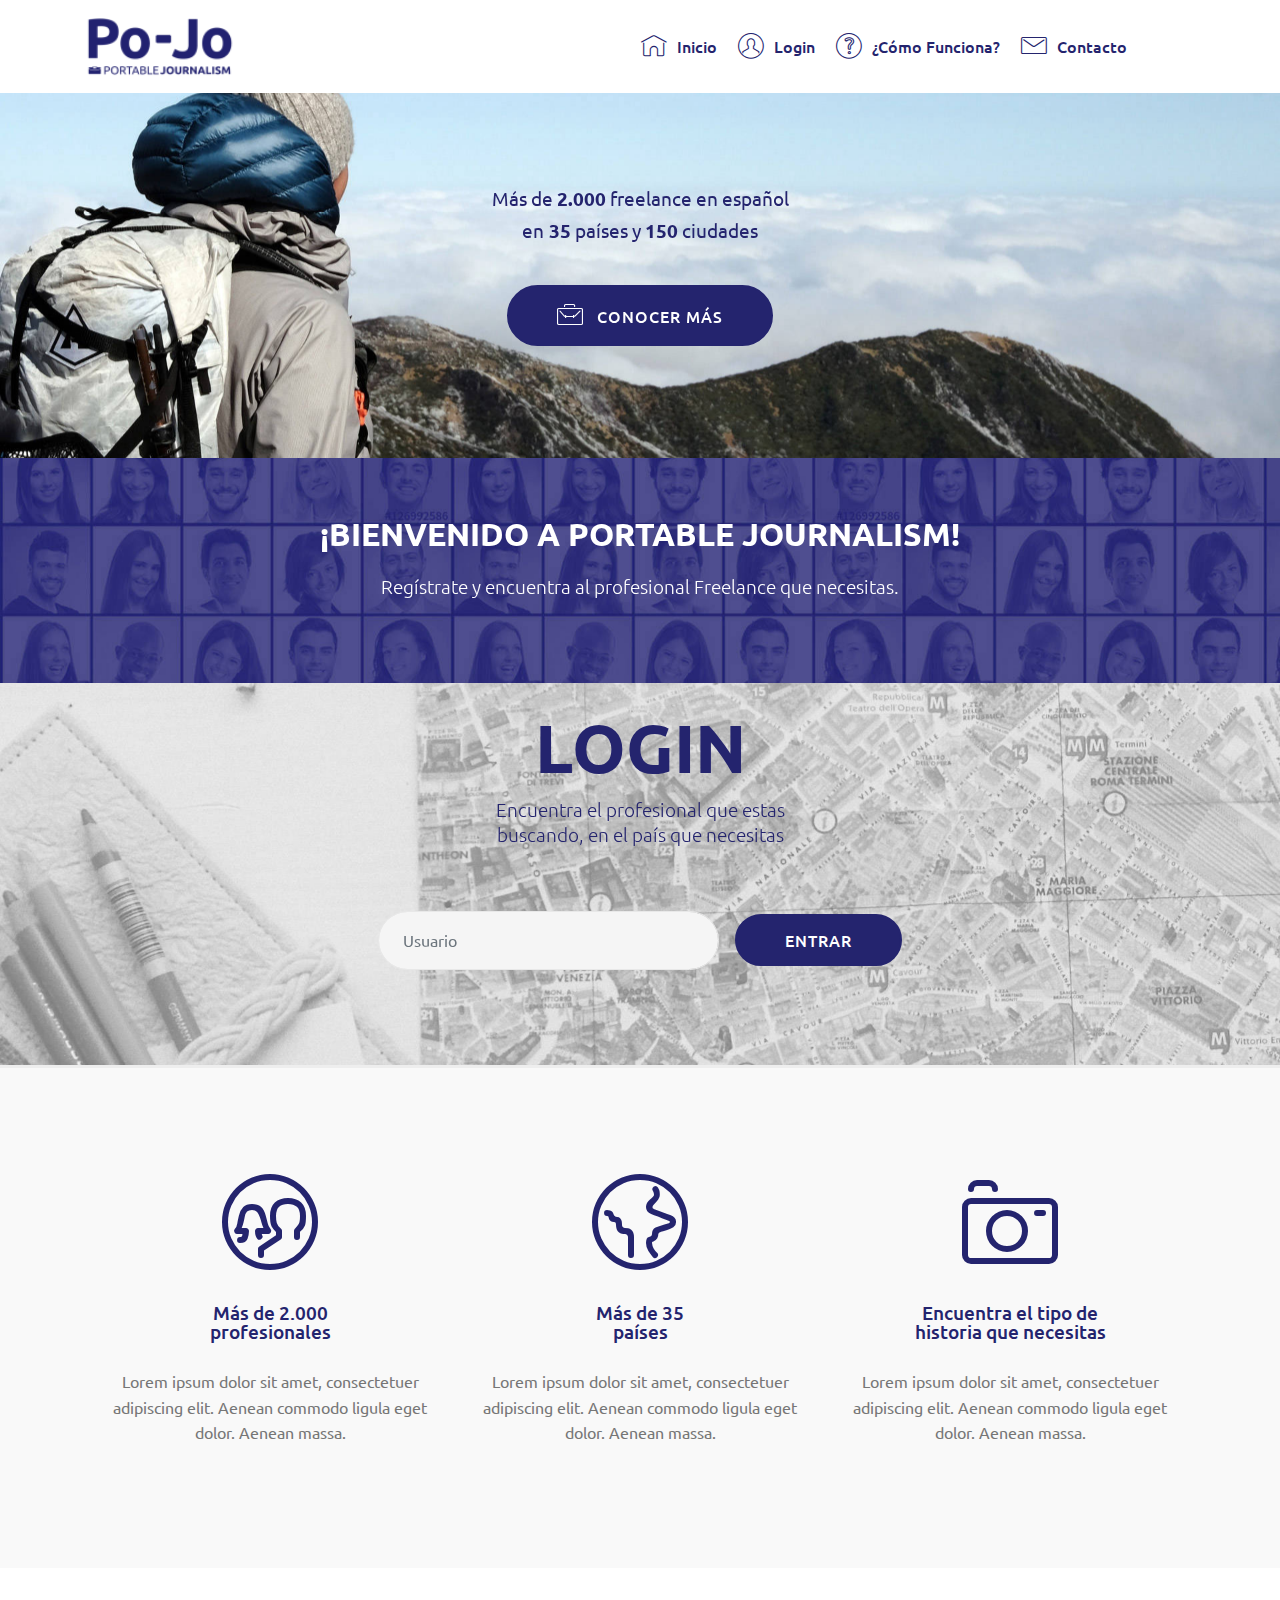
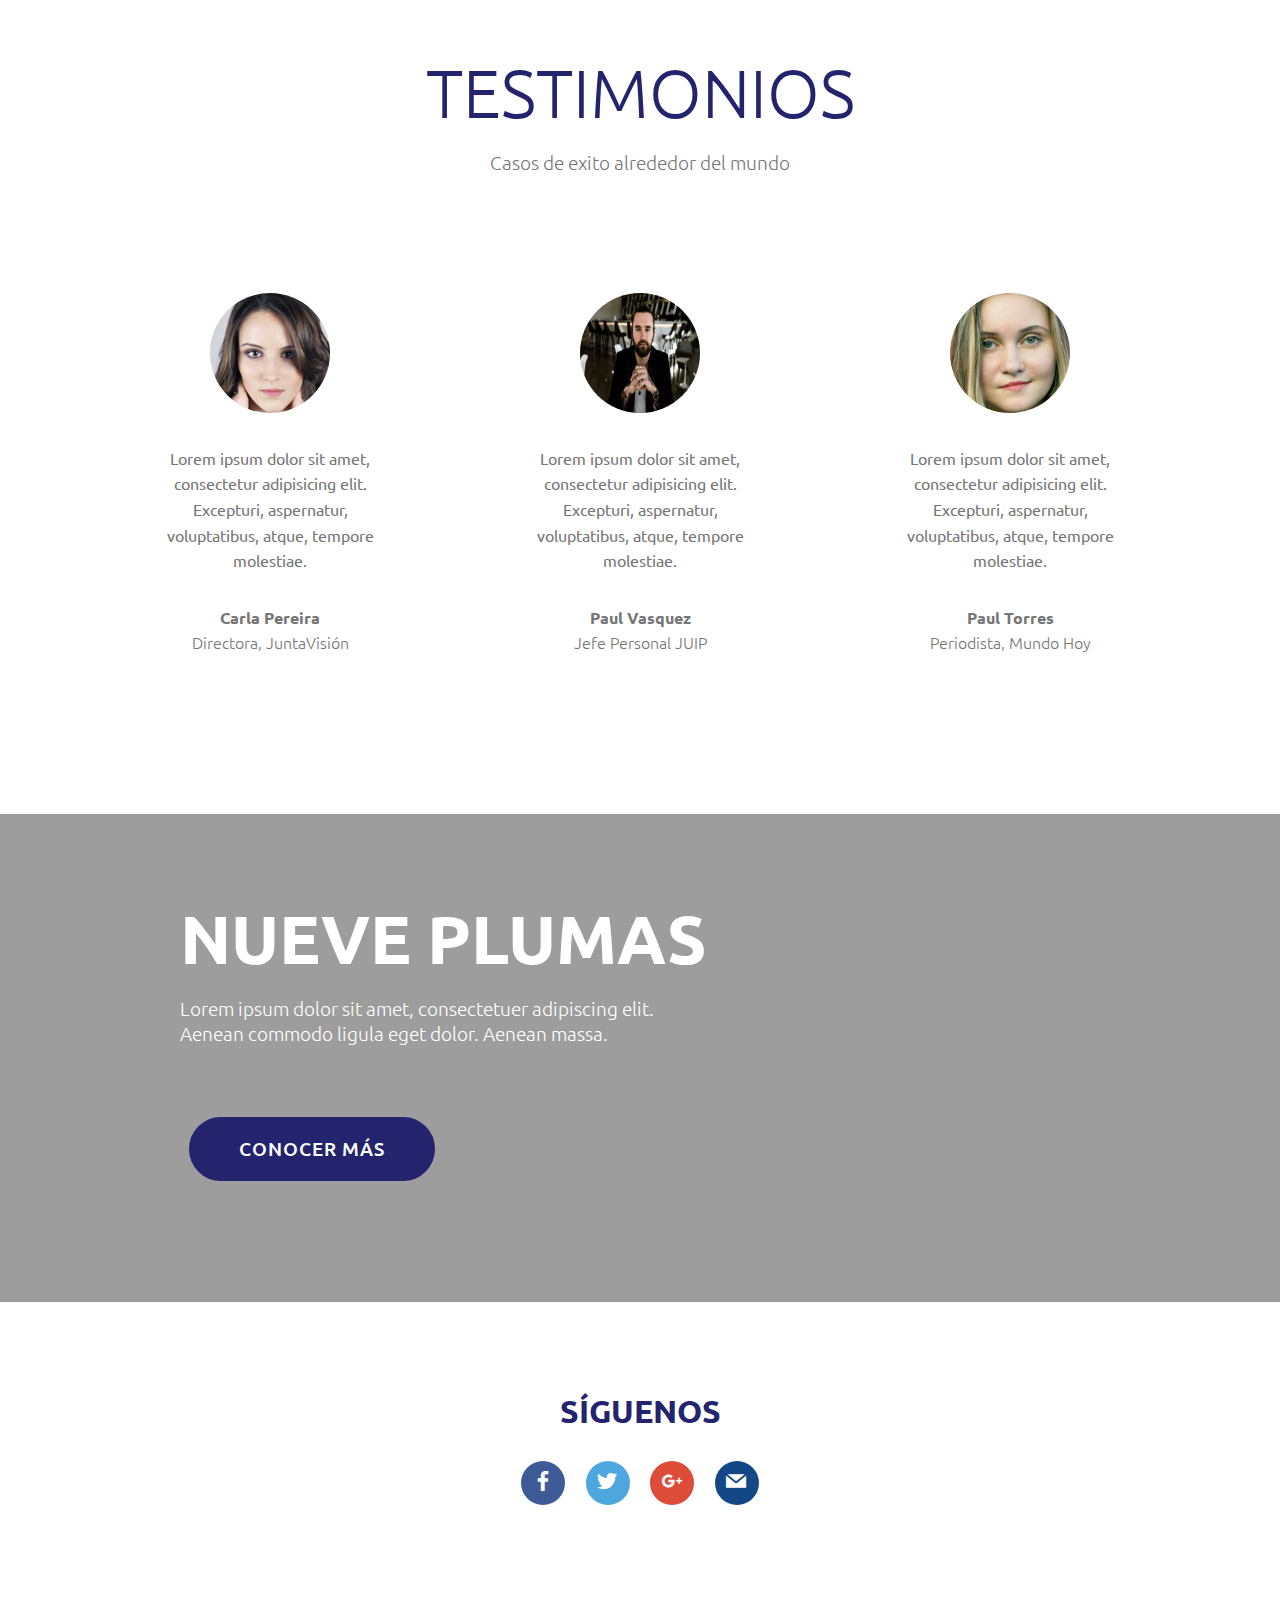
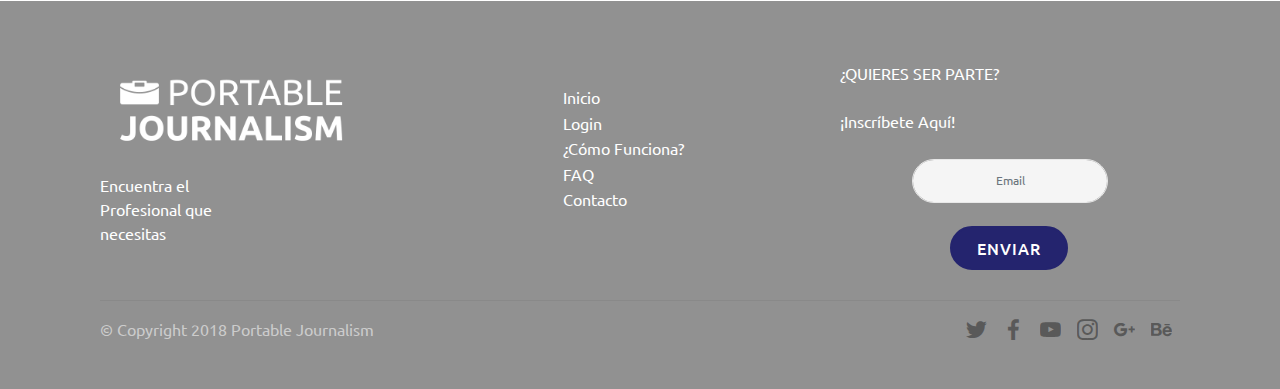
==== page1.html @ c9e89cc3 "create github pages" ====
<!DOCTYPE html>
<html >
<head>
  <!-- Site made with Mobirise Website Builder v4.7.2, https://mobirise.com -->
  <meta charset="UTF-8">
  <meta http-equiv="X-UA-Compatible" content="IE=edge">
  <meta name="generator" content="Mobirise v4.7.2, mobirise.com">
  <meta name="viewport" content="width=device-width, initial-scale=1, minimum-scale=1">
  <link rel="shortcut icon" href="assets/images/logo-144x69.png" type="image/x-icon">
  <meta name="description" content="">
  <title>Login</title>
  <link rel="stylesheet" href="assets/web/assets/mobirise-icons-bold/mobirise-icons-bold.css">
  <link rel="stylesheet" href="assets/web/assets/mobirise-icons/mobirise-icons.css">
  <link rel="stylesheet" href="assets/tether/tether.min.css">
  <link rel="stylesheet" href="assets/bootstrap/css/bootstrap.min.css">
  <link rel="stylesheet" href="assets/bootstrap/css/bootstrap-grid.min.css">
  <link rel="stylesheet" href="assets/bootstrap/css/bootstrap-reboot.min.css">
  <link rel="stylesheet" href="assets/dropdown/css/style.css">
  <link rel="stylesheet" href="assets/socicon/css/styles.css">
  <link rel="stylesheet" href="assets/theme/css/style.css">
  <link rel="stylesheet" href="assets/mobirise/css/mbr-additional.css" type="text/css">
  
  
  
</head>
<body>
  <section class="menu cid-qR4O1nRCyM" once="menu" id="menu1-f">

    

    <nav class="navbar navbar-expand beta-menu navbar-dropdown align-items-center navbar-fixed-top navbar-toggleable-sm">
        <button class="navbar-toggler navbar-toggler-right" type="button" data-toggle="collapse" data-target="#navbarSupportedContent" aria-controls="navbarSupportedContent" aria-expanded="false" aria-label="Toggle navigation">
            <div class="hamburger">
                <span></span>
                <span></span>
                <span></span>
                <span></span>
            </div>
        </button>
        <div class="menu-logo">
            <div class="navbar-brand">
                <span class="navbar-logo">
                    <a href="https://mobirise.com">
                         <img src="assets/images/logo-144x69.png" alt="Mobirise" title="" style="height: 4.8rem;">
                    </a>
                </span>
                
            </div>
        </div>
        <div class="collapse navbar-collapse" id="navbarSupportedContent">
            <ul class="navbar-nav nav-dropdown nav-right" data-app-modern-menu="true"><li class="nav-item">
                    <a class="nav-link link text-primary display-4" href="https://franciscarivas.github.io/mobirise/">
                        <span class="mbri-home mbr-iconfont mbr-iconfont-btn"></span>
                        Inicio</a>
                </li>
                <li class="nav-item">
                    <a class="nav-link link text-primary display-4" href="https://mobirise.com"><span class="mbri-user mbr-iconfont mbr-iconfont-btn"></span>Login</a>
                </li><li class="nav-item"><a class="nav-link link text-primary display-4" href="https://franciscarivas.github.io/mobirise/"><span class="mbri-question mbr-iconfont mbr-iconfont-btn"></span>¿Cómo Funciona?</a></li><li class="nav-item"><a class="nav-link link text-primary display-4" href="https://franciscarivas.github.io/mobirise/"><span class="mbri-letter mbr-iconfont mbr-iconfont-btn"></span>Contacto</a></li><li class="nav-item"><a class="nav-link link text-primary display-4" href="https://mobirise.com"></a></li><li class="nav-item"><a class="nav-link link text-primary display-4" href="https://mobirise.com"></a></li><li class="nav-item"><a class="nav-link link text-primary display-4" href="https://mobirise.com"></a></li></ul>
            
        </div>
    </nav>
</section>

<section class="engine"><a href="https://mobirise.me/i">web creation software</a></section><section class="header1 cid-qR4O1poAiG mbr-parallax-background" id="header1-g">

    

    

    <div class="container">
        <div class="row justify-content-md-center">
            <div class="mbr-white col-md-10">
                <h1 class="mbr-section-title align-center mbr-bold pb-3 mbr-fonts-style display-1"></h1>
                <h3 class="mbr-section-subtitle align-center mbr-light pb-3 mbr-fonts-style display-2"></h3>
                <p class="mbr-text align-center pb-3 mbr-fonts-style display-5">Más de <strong>2.000</strong> freelance en español<br>en<strong> 35</strong> países y <strong>150</strong> ciudades</p>
                <div class="mbr-section-btn align-center"><a class="btn btn-md btn-primary display-4" href="https://franciscarivas.github.io/mobirise/"><span class="mbri-briefcase mbr-iconfont mbr-iconfont-btn"></span>
                        CONOCER MÁS</a></div>
            </div>
        </div>
    </div>

</section>

<section class="mbr-section content5 cid-qR4O1r0sz2 mbr-parallax-background" id="content5-h">

    

    

    <div class="container">
        <div class="media-container-row">
            <div class="title col-12 col-md-8">
                <h2 class="align-center mbr-bold mbr-white pb-3 mbr-fonts-style display-2">¡BIENVENIDO A PORTABLE JOURNALISM!</h2>
                <h3 class="mbr-section-subtitle align-center mbr-light mbr-white pb-3 mbr-fonts-style display-5">Regístrate y encuentra al profesional Freelance que necesitas.</h3>
                
                
            </div>
        </div>
    </div>
</section>

<section class="mbr-section form3 cid-qR4O1skfnM mbr-parallax-background" id="form3-i">

    

    

    <div class="container">
        <div class="row justify-content-center">
            <div class="title col-12 col-lg-8">
                <h2 class="align-center pb-2 mbr-fonts-style display-1"><font color="#24246e"><strong>LOGIN</strong></font></h2>
                <h3 class="mbr-section-subtitle align-center pb-5 mbr-light mbr-fonts-style display-5">Encuentra el profesional que estas<br>buscando, en el país que necesitas</h3>
            </div>
        </div>

        <div class="row py-2 justify-content-center">
            <div class="col-12 col-lg-6  col-md-8 " data-form-type="formoid">
                <div data-form-alert="" hidden="">Thanks for filling out the form!</div>
                <form class="mbr-form" action="https://mobirise.com/" method="post" data-form-title="Mobirise Form"><input type="hidden" name="email" data-form-email="true" value="l6xEc7jBgY9HOmQCgnpOw7TfbwPnpGpRA9OO/aO4FFoGePnqhrRueIu1B07SCFJmmbLGPgeUFFyJ4kVncBHLDK4P1kU4OaBoPrBrwm2TUK0C7Uxb0T4j6NeCt/FbevPq" data-form-field="Email">
                    <div class="mbr-subscribe input-group">
                        <input class="form-control" type="email" name="email" placeholder="Usuario" data-form-field="Email" required="" id="email-form3-i">
                        <span class="input-group-btn"><button href="" type="submit" class="btn btn-primary display-4">ENTRAR</button></span>
                    </div>
                </form>
            </div>
        </div>
    </div>
</section>

<section class="features1 cid-qR4O1tsXme" id="features1-j">
    
    

    
    <div class="container">
        <div class="media-container-row">

            <div class="card p-3 col-12 col-md-6 col-lg-4">
                <div class="card-img pb-3">
                    <span class="mbr-iconfont mbrib-users" style="color: rgb(36, 36, 110);"></span>
                </div>
                <div class="card-box">
                    <h4 class="card-title py-3 mbr-fonts-style display-5">Más de 2.000<br>profesionales</h4>
                    <p class="mbr-text mbr-fonts-style display-7">
                        Lorem ipsum dolor sit amet, consectetuer adipiscing elit. Aenean commodo ligula eget dolor. Aenean massa.
                    </p>
                </div>
            </div>

            <div class="card p-3 col-12 col-md-6 col-lg-4">
                <div class="card-img pb-3">
                    <span class="mbr-iconfont mbrib-globe" style="color: rgb(36, 36, 110);"></span>
                </div>
                <div class="card-box">
                    <h4 class="card-title py-3 mbr-fonts-style display-5">
                        Más de 35 <br>países</h4>
                    <p class="mbr-text mbr-fonts-style display-7">
                        Lorem ipsum dolor sit amet, consectetuer adipiscing elit. Aenean commodo ligula eget dolor. Aenean massa.
                    </p>
                </div>
            </div>

            <div class="card p-3 col-12 col-md-6 col-lg-4">
                <div class="card-img pb-3">
                    <span class="mbr-iconfont mbrib-camera" style="color: rgb(36, 36, 110);"></span>
                </div>
                <div class="card-box">
                    <h4 class="card-title py-3 mbr-fonts-style display-5">
                        Encuentra el tipo de<br>historia que necesitas</h4>
                    <p class="mbr-text mbr-fonts-style display-7">
                        Lorem ipsum dolor sit amet, consectetuer adipiscing elit. Aenean commodo ligula eget dolor. Aenean massa.
                    </p>
                </div>
            </div>

            

        </div>

    </div>

</section>

<section class="testimonials1 cid-qR4O1uTWoL" id="testimonials1-k">

    

    
    <div class="container">
        <div class="media-container-row">
            <div class="title col-12 align-center">
                <h2 class="pb-3 mbr-fonts-style display-1">
                    TESTIMONIOS</h2>
                <h3 class="mbr-section-subtitle mbr-light pb-3 mbr-fonts-style display-5">Casos de exito alrededor del mundo</h3>
            </div>
        </div>
    </div>

    <div class="container pt-3 mt-2">
        <div class="media-container-row">
            <div class="mbr-testimonial p-3 align-center col-12 col-md-6 col-lg-4">
                <div class="panel-item p-3">
                    <div class="card-block">
                        <div class="testimonial-photo">
                            <img src="assets/images/face1.jpg">
                        </div>
                        <p class="mbr-text mbr-fonts-style display-7">
                           Lorem ipsum dolor sit amet, consectetur adipisicing elit. Excepturi, aspernatur, voluptatibus, atque, tempore molestiae.
                        </p>
                    </div>
                    <div class="card-footer">
                        <div class="mbr-author-name mbr-bold mbr-fonts-style display-7">
                             Carla Pereira</div>
                        <small class="mbr-author-desc mbr-italic mbr-light mbr-fonts-style display-7">
                               Directora, JuntaVisión</small>
                    </div>
                </div>
            </div>

            <div class="mbr-testimonial p-3 align-center col-12 col-md-6 col-lg-4">
                <div class="panel-item p-3">
                    <div class="card-block">
                        <div class="testimonial-photo">
                            <img src="assets/images/mbr-240x160.jpg" alt="" title="">
                        </div>
                        <p class="mbr-text mbr-fonts-style display-7">
                           Lorem ipsum dolor sit amet, consectetur adipisicing elit. Excepturi, aspernatur, voluptatibus, atque, tempore molestiae.
                        </p>
                    </div>
                    <div class="card-footer">
                        <div class="mbr-author-name mbr-bold mbr-fonts-style display-7">Paul Vasquez</div>
                        <small class="mbr-author-desc mbr-italic mbr-light mbr-fonts-style display-7">
                               Jefe Personal JUIP</small>
                    </div>
                </div>
            </div>

            <div class="mbr-testimonial p-3 align-center col-12 col-md-6 col-lg-4">
                <div class="panel-item p-3">
                    <div class="card-block">
                        <div class="testimonial-photo">
                            <img src="assets/images/face3.jpg">
                        </div>
                        <p class="mbr-text mbr-fonts-style display-7">
                           Lorem ipsum dolor sit amet, consectetur adipisicing elit. Excepturi, aspernatur, voluptatibus, atque, tempore molestiae.
                        </p>
                    </div>
                    <div class="card-footer">
                        <div class="mbr-author-name mbr-bold mbr-fonts-style display-7">
                             Paul Torres</div>
                        <small class="mbr-author-desc mbr-italic mbr-light mbr-fonts-style display-7">
                               Periodista, Mundo Hoy</small>
                    </div>
                </div>
            </div>

            

            

            
        </div>
    </div>   
</section>

<section class="mbr-section info3 cid-qR4O1wtR5B mbr-parallax-background" id="info3-l">

    

    <div class="mbr-overlay" style="opacity: 0.4; background-color: rgb(35, 35, 35);">
    </div>

    <div class="container">
        <div class="row justify-content-center">
            <div class="media-container-column title col-12 col-md-10">
                <h2 class="align-left mbr-bold mbr-white pb-3 mbr-fonts-style display-1">NUEVE PLUMAS</h2>
                <h3 class="mbr-section-subtitle align-left mbr-light mbr-white pb-3 mbr-fonts-style display-5">Lorem ipsum dolor sit amet, consectetuer adipiscing elit. <br>Aenean commodo ligula eget dolor. Aenean massa.</h3>
                <p class="mbr-text align-left mbr-white mbr-fonts-style display-7"></p>
                <div class="mbr-section-btn align-left py-4"><a class="btn btn-primary display-5" href="https://franciscarivas.github.io/mobirise/">CONOCER MÁS</a></div>
            </div>
        </div>
    </div>
</section>

<section class="cid-qR4O1xuami" id="social-buttons3-m">
    
    

    

    <div class="container">
        <div class="media-container-row">
            <div class="col-md-8 align-center">
                <h2 class="pb-3 mbr-section-title mbr-fonts-style display-2"><strong>
                    SÍGUENOS</strong></h2>
                <div>
                    <div class="mbr-social-likes">
                        <span class="btn btn-social socicon-bg-facebook facebook mx-2" title="Share link on Facebook">
                            <i class="socicon socicon-facebook"></i>
                        </span>
                        <span class="btn btn-social twitter socicon-bg-twitter mx-2" title="Share link on Twitter">
                            <i class="socicon socicon-twitter"></i>
                        </span>
                        <span class="btn btn-social plusone socicon-bg-googleplus mx-2" title="Share link on Google+">
                            <i class="socicon socicon-googleplus"></i>
                        </span>
                        
                        
                        
                        <span class="btn btn-social mailru socicon-bg-mail mx-2" title="Share link on Mailru">
                            <i class="socicon socicon-mail"></i>
                        </span>
                    </div>
                </div>
            </div>
        </div>
    </div>
</section>

<section class="footer3 cid-qR4O1yAJP6" id="footer3-n">

    

    

    <div class="container">
        <div class="media-container-row content">
            <div class="col-md-2 col-sm-4">
                <div class="mb-3 img-logo">
                    <a href="https://mobirise.com/">
                         <img src="assets/images/logo2-336x124.png" alt="Mobirise" title="">
                    </a>
                </div>
                <p class="mbr-fonts-style foot-logo display-7">Encuentra el Profesional que necesitas</p>
            </div>
            <div class="col-md-3 col-sm-4">
                <p class="mb-4 mbr-fonts-style foot-title display-7"></p>
                <p class="mbr-text mbr-links-column mbr-fonts-style display-7"></p>
            </div>
            <div class="col-md-3 col-sm-4">
                <p class="mb-4 mbr-fonts-style foot-title display-7"></p>
                <p class="mbr-text mbr-fonts-style mbr-links-column display-7">Inicio<br>Login<br><a href="#" class="text-white">¿</a>Cómo Funciona?<br><a href="#" class="text-white">F</a>AQ
                    <br><a href="#" class="text-white">C</a>ontacto</p>
            </div>
            <div class="col-md-4 col-sm-12">
                <p class="mb-4 mbr-fonts-style foot-title display-7">
                    ¿QUIERES SER PARTE?</p>
                <p class="mbr-text form-text mbr-fonts-style display-7">¡Inscríbete Aquí!</p>
                <div class="media-container-column" data-form-type="formoid">
                    <div data-form-alert="" hidden="" class="align-center">
                        Thanks for filling out the form!
                    </div>

                    <form class="form-inline" action="https://mobirise.com/" method="post" data-form-title="Mobirise Form">
                        <input type="hidden" value="RwxO7fJSQY+/Plqv6tAL+fxMfRzLzzIRP4e7qoYtRvw5F1pURyalWnoCXfYpAvhe5XxxtfRSEpGz0dWgJ1Jg4i3fovjH62xJdCat1SL1JxIMqIZohPGEKcXF4ECWrQHq" data-form-email="true">
                        <div class="form-group">
                            <input type="email" class="form-control input-sm input-inverse my-2" name="email" required="" data-form-field="Email" placeholder="Email" id="email-footer3-n">
                        </div>
                        <div class="input-group-btn m-2"><button href="" class="btn btn-primary display-4" type="submit" role="button">ENVIAR</button></div>
                    </form>
                </div>

            </div>
        </div>
        <div class="footer-lower">
            <div class="media-container-row">
                <div class="col-sm-12">
                    <hr>
                </div>
            </div>
            <div class="media-container-row">
                <div class="col-sm-6 copyright">
                    <p class="mbr-text mbr-fonts-style display-7">
                        © Copyright 2018 Portable Journalism</p>
                </div>
                <div class="col-md-6">
                    <div class="social-list align-right">
                        <div class="soc-item">
                            <a href="https://twitter.com/mobirise" target="_blank">
                                <span class="socicon-twitter socicon mbr-iconfont mbr-iconfont-social"></span>
                            </a>
                        </div>
                        <div class="soc-item">
                            <a href="https://www.facebook.com/pages/Mobirise/1616226671953247" target="_blank">
                                <span class="socicon-facebook socicon mbr-iconfont mbr-iconfont-social"></span>
                            </a>
                        </div>
                        <div class="soc-item">
                            <a href="https://www.youtube.com/c/mobirise" target="_blank">
                                <span class="socicon-youtube socicon mbr-iconfont mbr-iconfont-social"></span>
                            </a>
                        </div>
                        <div class="soc-item">
                            <a href="https://instagram.com/mobirise" target="_blank">
                                <span class="socicon-instagram socicon mbr-iconfont mbr-iconfont-social"></span>
                            </a>
                        </div>
                        <div class="soc-item">
                            <a href="https://plus.google.com/u/0/+Mobirise" target="_blank">
                                <span class="socicon-googleplus socicon mbr-iconfont mbr-iconfont-social"></span>
                            </a>
                        </div>
                        <div class="soc-item">
                            <a href="https://www.behance.net/Mobirise" target="_blank">
                                <span class="socicon-behance socicon mbr-iconfont mbr-iconfont-social"></span>
                            </a>
                        </div>
                    </div>
                </div>
            </div>
        </div>
    </div>
</section>


  <script src="assets/web/assets/jquery/jquery.min.js"></script>
  <script src="assets/popper/popper.min.js"></script>
  <script src="assets/tether/tether.min.js"></script>
  <script src="assets/bootstrap/js/bootstrap.min.js"></script>
  <script src="assets/dropdown/js/script.min.js"></script>
  <script src="assets/touchswipe/jquery.touch-swipe.min.js"></script>
  <script src="assets/parallax/jarallax.min.js"></script>
  <script src="assets/sociallikes/social-likes.js"></script>
  <script src="assets/smoothscroll/smooth-scroll.js"></script>
  <script src="assets/theme/js/script.js"></script>
  <script src="assets/formoid/formoid.min.js"></script>
  
  
</body>
</html>
---- assets/web/assets/mobirise-icons-bold/mobirise-icons-bold.css ----
@font-face {
  font-family: 'mobirise-icons-bold';
  src:  url('mobirise-icons-bold.eot?m1l4yr');
  src:  url('mobirise-icons-bold.eot?m1l4yr#iefix') format('embedded-opentype'),
    url('mobirise-icons-bold.ttf?m1l4yr') format('truetype'),
    url('mobirise-icons-bold.woff?m1l4yr') format('woff'),
    url('mobirise-icons-bold.svg?m1l4yr#mobirise-icons-bold') format('svg');
  font-weight: normal;
  font-style: normal;
}

[class^="mbrib-"], [class*="mbrib-"] {
  /* use !important to prevent issues with browser extensions that change fonts */
  font-family: 'mobirise-icons-bold' !important;
  speak: none;
  font-style: normal;
  font-weight: normal;
  font-variant: normal;
  text-transform: none;
  line-height: 1;

  /* Better Font Rendering =========== */
  -webkit-font-smoothing: antialiased;
  -moz-osx-font-smoothing: grayscale;
}

.mbrib-add-submenu:before {
  content: "\e900";
}
.mbrib-alert:before {
  content: "\e901";
}
.mbrib-align-center:before {
  content: "\e902";
}
.mbrib-align-justify:before {
  content: "\e903";
}
.mbrib-align-left:before {
  content: "\e904";
}
.mbrib-align-right:before {
  content: "\e905";
}
.mbrib-android:before {
  content: "\e906";
}
.mbrib-apple:before {
  content: "\e907";
}
.mbrib-arrow-down:before {
  content: "\e908";
}
.mbrib-arrow-next:before {
  content: "\e909";
}
.mbrib-arrow-prev:before {
  content: "\e90a";
}
.mbrib-arrow-up:before {
  content: "\e90b";
}
.mbrib-bold:before {
  content: "\e90c";
}
.mbrib-bookmark:before {
  content: "\e90d";
}
.mbrib-bootstrap:before {
  content: "\e90e";
}
.mbrib-briefcase:before {
  content: "\e90f";
}
.mbrib-browse:before {
  content: "\e910";
}
.mbrib-bulleted-list:before {
  content: "\e911";
}
.mbrib-calendar:before {
  content: "\e912";
}
.mbrib-camera:before {
  content: "\e913";
}
.mbrib-cart-add:before {
  content: "\e914";
}
.mbrib-cart-full:before {
  content: "\e915";
}
.mbrib-cash:before {
  content: "\e916";
}
.mbrib-change-style:before {
  content: "\e917";
}
.mbrib-chat:before {
  content: "\e918";
}
.mbrib-clock:before {
  content: "\e919";
}
.mbrib-close:before {
  content: "\e91a";
}
.mbrib-cloud:before {
  content: "\e91b";
}
.mbrib-code:before {
  content: "\e91c";
}
.mbrib-contact-form:before {
  content: "\e91d";
}
.mbrib-credit-card:before {
  content: "\e91e";
}
.mbrib-cursor-click:before {
  content: "\e91f";
}
.mbrib-cust-feedback:before {
  content: "\e920";
}
.mbrib-database:before {
  content: "\e921";
}
.mbrib-delivery:before {
  content: "\e922";
}
.mbrib-desktop:before {
  content: "\e923";
}
.mbrib-devices:before {
  content: "\e924";
}
.mbrib-down:before {
  content: "\e925";
}
.mbrib-download:before {
  content: "\e926";
}
.mbrib-drag-n-drop:before {
  content: "\e927";
}
.mbrib-drag-n-drop2:before {
  content: "\e928";
}
.mbrib-edit:before {
  content: "\e929";
}
.mbrib-edit2:before {
  content: "\e92a";
}
.mbrib-error:before {
  content: "\e92b";
}
.mbrib-extension:before {
  content: "\e92c";
}
.mbrib-features:before {
  content: "\e92d";
}
.mbrib-file:before {
  content: "\e92e";
}
.mbrib-flag:before {
  content: "\e92f";
}
.mbrib-folder:before {
  content: "\e930";
}
.mbrib-gift:before {
  content: "\e931";
}
.mbrib-github:before {
  content: "\e932";
}
.mbrib-globe-2:before {
  content: "\e933";
}
.mbrib-globe:before {
  content: "\e934";
}
.mbrib-growing-chart:before {
  content: "\e935";
}
.mbrib-hearth:before {
  content: "\e936";
}
.mbrib-help:before {
  content: "\e937";
}
.mbrib-home:before {
  content: "\e938";
}
.mbrib-hot-cup:before {
  content: "\e939";
}
.mbrib-idea:before {
  content: "\e93a";
}
.mbrib-image-gallery:before {
  content: "\e93b";
}
.mbrib-image-slider:before {
  content: "\e93c";
}
.mbrib-info:before {
  content: "\e93d";
}
.mbrib-italic:before {
  content: "\e93e";
}
.mbrib-key:before {
  content: "\e93f";
}
.mbrib-laptop:before {
  content: "\e940";
}
.mbrib-layers:before {
  content: "\e941";
}
.mbrib-left-right:before {
  content: "\e942";
}
.mbrib-left:before {
  content: "\e943";
}
.mbrib-letter:before {
  content: "\e944";
}
.mbrib-like:before {
  content: "\e945";
}
.mbrib-link:before {
  content: "\e946";
}
.mbrib-lock:before {
  content: "\e947";
}
.mbrib-login:before {
  content: "\e948";
}
.mbrib-logout:before {
  content: "\e949";
}
.mbrib-magic-stick:before {
  content: "\e94a";
}
.mbrib-map-pin:before {
  content: "\e94b";
}
.mbrib-menu:before {
  content: "\e94c";
}
.mbrib-mobile:before {
  content: "\e94d";
}
.mbrib-mobile2:before {
  content: "\e94e";
}
.mbrib-mobirise:before {
  content: "\e94f";
}
.mbrib-more-horizontal:before {
  content: "\e950";
}
.mbrib-more-vertical:before {
  content: "\e951";
}
.mbrib-music:before {
  content: "\e952";
}
.mbrib-new-file:before {
  content: "\e953";
}
.mbrib-numbered-list:before {
  content: "\e954";
}
.mbrib-opened-folder:before {
  content: "\e955";
}
.mbrib-pages:before {
  content: "\e956";
}
.mbrib-paper-plane:before {
  content: "\e957";
}
.mbrib-paperclip:before {
  content: "\e958";
}
.mbrib-photo:before {
  content: "\e959";
}
.mbrib-photos:before {
  content: "\e95a";
}
.mbrib-pin:before {
  content: "\e95b";
}
.mbrib-play:before {
  content: "\e95c";
}
.mbrib-plus:before {
  content: "\e95d";
}
.mbrib-preview:before {
  content: "\e95e";
}
.mbrib-print:before {
  content: "\e95f";
}
.mbrib-protect:before {
  content: "\e960";
}
.mbrib-question:before {
  content: "\e961";
}
.mbrib-quote-left:before {
  content: "\e962";
}
.mbrib-quote-right:before {
  content: "\e963";
}
.mbrib-redo:before {
  content: "\e964";
}
.mbrib-refresh:before {
  content: "\e965";
}
.mbrib-responsive:before {
  content: "\e966";
}
.mbrib-right:before {
  content: "\e967";
}
.mbrib-rocket:before {
  content: "\e968";
}
.mbrib-sad-face:before {
  content: "\e969";
}
.mbrib-sale:before {
  content: "\e96a";
}
.mbrib-save:before {
  content: "\e96b";
}
.mbrib-search:before {
  content: "\e96c";
}
.mbrib-setting:before {
  content: "\e96d";
}
.mbrib-setting2:before {
  content: "\e96e";
}
.mbrib-setting3:before {
  content: "\e96f";
}
.mbrib-share:before {
  content: "\e970";
}
.mbrib-shopping-bag:before {
  content: "\e971";
}
.mbrib-shopping-basket:before {
  content: "\e972";
}
.mbrib-shopping-cart:before {
  content: "\e973";
}
.mbrib-sites:before {
  content: "\e974";
}
.mbrib-smile-face:before {
  content: "\e975";
}
.mbrib-speed:before {
  content: "\e976";
}
.mbrib-star:before {
  content: "\e977";
}
.mbrib-success:before {
  content: "\e978";
}
.mbrib-sun:before {
  content: "\e979";
}
.mbrib-sun2:before {
  content: "\e97a";
}
.mbrib-tablet-vertical:before {
  content: "\e97b";
}
.mbrib-tablet:before {
  content: "\e97c";
}
.mbrib-target:before {
  content: "\e97d";
}
.mbrib-timer:before {
  content: "\e97e";
}
.mbrib-to-ftp:before {
  content: "\e97f";
}
.mbrib-to-local-drive:before {
  content: "\e980";
}
.mbrib-touch-swipe:before {
  content: "\e981";
}
.mbrib-touch:before {
  content: "\e982";
}
.mbrib-trash:before {
  content: "\e983";
}
.mbrib-underline:before {
  content: "\e984";
}
.mbrib-undo:before {
  content: "\e985";
}
.mbrib-unlink:before {
  content: "\e986";
}
.mbrib-unlock:before {
  content: "\e987";
}
.mbrib-up-down:before {
  content: "\e988";
}
.mbrib-up:before {
  content: "\e989";
}
.mbrib-update:before {
  content: "\e98a";
}
.mbrib-upload:before {
  content: "\e98b";
}
.mbrib-user:before {
  content: "\e98c";
}
.mbrib-user2:before {
  content: "\e98d";
}
.mbrib-users:before {
  content: "\e98e";
}
.mbrib-video-play:before {
  content: "\e98f";
}
.mbrib-video:before {
  content: "\e990";
}
.mbrib-watch:before {
  content: "\e991";
}
.mbrib-website-theme:before {
  content: "\e992";
}
.mbrib-wifi:before {
  content: "\e993";
}
.mbrib-windows:before {
  content: "\e994";
}
.mbrib-zoom-out:before {
  content: "\e995";
}
---- assets/web/assets/mobirise-icons/mobirise-icons.css ----
@font-face {
  font-family: 'MobiriseIcons';
  src:  url('mobirise-icons.eot?spat4u');
  src:  url('mobirise-icons.eot?spat4u#iefix') format('embedded-opentype'),
    url('mobirise-icons.ttf?spat4u') format('truetype'),
    url('mobirise-icons.woff?spat4u') format('woff'),
    url('mobirise-icons.svg?spat4u#MobiriseIcons') format('svg');
  font-weight: normal;
  font-style: normal;
}

[class^="mbri-"], [class*=" mbri-"] {
  /* use !important to prevent issues with browser extensions that change fonts */
  font-family: MobiriseIcons !important;
  speak: none;
  font-style: normal;
  font-weight: normal;
  font-variant: normal;
  text-transform: none;
  line-height: 1;

  /* Better Font Rendering =========== */
  -webkit-font-smoothing: antialiased;
  -moz-osx-font-smoothing: grayscale;
}

.mbri-add-submenu:before {
  content: "\e900";
}
.mbri-alert:before {
  content: "\e901";
}
.mbri-align-center:before {
  content: "\e902";
}
.mbri-align-justify:before {
  content: "\e903";
}
.mbri-align-left:before {
  content: "\e904";
}
.mbri-align-right:before {
  content: "\e905";
}
.mbri-android:before {
  content: "\e906";
}
.mbri-apple:before {
  content: "\e907";
}
.mbri-arrow-down:before {
  content: "\e908";
}
.mbri-arrow-next:before {
  content: "\e909";
}
.mbri-arrow-prev:before {
  content: "\e90a";
}
.mbri-arrow-up:before {
  content: "\e90b";
}
.mbri-bold:before {
  content: "\e90c";
}
.mbri-bookmark:before {
  content: "\e90d";
}
.mbri-bootstrap:before {
  content: "\e90e";
}
.mbri-briefcase:before {
  content: "\e90f";
}
.mbri-browse:before {
  content: "\e910";
}
.mbri-bulleted-list:before {
  content: "\e911";
}
.mbri-calendar:before {
  content: "\e912";
}
.mbri-camera:before {
  content: "\e913";
}
.mbri-cart-add:before {
  content: "\e914";
}
.mbri-cart-full:before {
  content: "\e915";
}
.mbri-cash:before {
  content: "\e916";
}
.mbri-change-style:before {
  content: "\e917";
}
.mbri-chat:before {
  content: "\e918";
}
.mbri-clock:before {
  content: "\e919";
}
.mbri-close:before {
  content: "\e91a";
}
.mbri-cloud:before {
  content: "\e91b";
}
.mbri-code:before {
  content: "\e91c";
}
.mbri-contact-form:before {
  content: "\e91d";
}
.mbri-credit-card:before {
  content: "\e91e";
}
.mbri-cursor-click:before {
  content: "\e91f";
}
.mbri-cust-feedback:before {
  content: "\e920";
}
.mbri-database:before {
  content: "\e921";
}
.mbri-delivery:before {
  content: "\e922";
}
.mbri-desktop:before {
  content: "\e923";
}
.mbri-devices:before {
  content: "\e924";
}
.mbri-down:before {
  content: "\e925";
}
.mbri-download:before {
  content: "\e989";
}
.mbri-drag-n-drop:before {
  content: "\e927";
}
.mbri-drag-n-drop2:before {
  content: "\e928";
}
.mbri-edit:before {
  content: "\e929";
}
.mbri-edit2:before {
  content: "\e92a";
}
.mbri-error:before {
  content: "\e92b";
}
.mbri-extension:before {
  content: "\e92c";
}
.mbri-features:before {
  content: "\e92d";
}
.mbri-file:before {
  content: "\e92e";
}
.mbri-flag:before {
  content: "\e92f";
}
.mbri-folder:before {
  content: "\e930";
}
.mbri-gift:before {
  content: "\e931";
}
.mbri-github:before {
  content: "\e932";
}
.mbri-globe:before {
  content: "\e933";
}
.mbri-globe-2:before {
  content: "\e934";
}
.mbri-growing-chart:before {
  content: "\e935";
}
.mbri-hearth:before {
  content: "\e936";
}
.mbri-help:before {
  content: "\e937";
}
.mbri-home:before {
  content: "\e938";
}
.mbri-hot-cup:before {
  content: "\e939";
}
.mbri-idea:before {
  content: "\e93a";
}
.mbri-image-gallery:before {
  content: "\e93b";
}
.mbri-image-slider:before {
  content: "\e93c";
}
.mbri-info:before {
  content: "\e93d";
}
.mbri-italic:before {
  content: "\e93e";
}
.mbri-key:before {
  content: "\e93f";
}
.mbri-laptop:before {
  content: "\e940";
}
.mbri-layers:before {
  content: "\e941";
}
.mbri-left-right:before {
  content: "\e942";
}
.mbri-left:before {
  content: "\e943";
}
.mbri-letter:before {
  content: "\e944";
}
.mbri-like:before {
  content: "\e945";
}
.mbri-link:before {
  content: "\e946";
}
.mbri-lock:before {
  content: "\e947";
}
.mbri-login:before {
  content: "\e948";
}
.mbri-logout:before {
  content: "\e949";
}
.mbri-magic-stick:before {
  content: "\e94a";
}
.mbri-map-pin:before {
  content: "\e94b";
}
.mbri-menu:before {
  content: "\e94c";
}
.mbri-mobile:before {
  content: "\e94d";
}
.mbri-mobile2:before {
  content: "\e94e";
}
.mbri-mobirise:before {
  content: "\e94f";
}
.mbri-more-horizontal:before {
  content: "\e950";
}
.mbri-more-vertical:before {
  content: "\e951";
}
.mbri-music:before {
  content: "\e952";
}
.mbri-new-file:before {
  content: "\e953";
}
.mbri-numbered-list:before {
  content: "\e954";
}
.mbri-opened-folder:before {
  content: "\e955";
}
.mbri-pages:before {
  content: "\e956";
}
.mbri-paper-plane:before {
  content: "\e957";
}
.mbri-paperclip:before {
  content: "\e958";
}
.mbri-photo:before {
  content: "\e959";
}
.mbri-photos:before {
  content: "\e95a";
}
.mbri-pin:before {
  content: "\e95b";
}
.mbri-play:before {
  content: "\e95c";
}
.mbri-plus:before {
  content: "\e95d";
}
.mbri-preview:before {
  content: "\e95e";
}
.mbri-print:before {
  content: "\e95f";
}
.mbri-protect:before {
  content: "\e960";
}
.mbri-question:before {
  content: "\e961";
}
.mbri-quote-left:before {
  content: "\e962";
}
.mbri-quote-right:before {
  content: "\e963";
}
.mbri-refresh:before {
  content: "\e964";
}
.mbri-responsive:before {
  content: "\e965";
}
.mbri-right:before {
  content: "\e966";
}
.mbri-rocket:before {
  content: "\e967";
}
.mbri-sad-face:before {
  content: "\e968";
}
.mbri-sale:before {
  content: "\e969";
}
.mbri-save:before {
  content: "\e96a";
}
.mbri-search:before {
  content: "\e96b";
}
.mbri-setting:before {
  content: "\e96c";
}
.mbri-setting2:before {
  content: "\e96d";
}
.mbri-setting3:before {
  content: "\e96e";
}
.mbri-share:before {
  content: "\e96f";
}
.mbri-shopping-bag:before {
  content: "\e970";
}
.mbri-shopping-basket:before {
  content: "\e971";
}
.mbri-shopping-cart:before {
  content: "\e972";
}
.mbri-sites:before {
  content: "\e973";
}
.mbri-smile-face:before {
  content: "\e974";
}
.mbri-speed:before {
  content: "\e975";
}
.mbri-star:before {
  content: "\e976";
}
.mbri-success:before {
  content: "\e977";
}
.mbri-sun:before {
  content: "\e978";
}
.mbri-sun2:before {
  content: "\e979";
}
.mbri-tablet:before {
  content: "\e97a";
}
.mbri-tablet-vertical:before {
  content: "\e97b";
}
.mbri-target:before {
  content: "\e97c";
}
.mbri-timer:before {
  content: "\e97d";
}
.mbri-to-ftp:before {
  content: "\e97e";
}
.mbri-to-local-drive:before {
  content: "\e97f";
}
.mbri-touch-swipe:before {
  content: "\e980";
}
.mbri-touch:before {
  content: "\e981";
}
.mbri-trash:before {
  content: "\e982";
}
.mbri-underline:before {
  content: "\e983";
}
.mbri-unlink:before {
  content: "\e984";
}
.mbri-unlock:before {
  content: "\e985";
}
.mbri-up-down:before {
  content: "\e986";
}
.mbri-up:before {
  content: "\e987";
}
.mbri-update:before {
  content: "\e988";
}
.mbri-upload:before {
 content: "\e926"; 
}
.mbri-user:before {
  content: "\e98a";
}
.mbri-user2:before {
  content: "\e98b";
}
.mbri-users:before {
  content: "\e98c";
}
.mbri-video:before {
  content: "\e98d";
}
.mbri-video-play:before {
  content: "\e98e";
}
.mbri-watch:before {
  content: "\e98f";
}
.mbri-website-theme:before {
  content: "\e990";
}
.mbri-wifi:before {
  content: "\e991";
}
.mbri-windows:before {
  content: "\e992";
}
.mbri-zoom-out:before {
  content: "\e993";
}
.mbri-redo:before {
  content: "\e994";
}
.mbri-undo:before {
  content: "\e995";
}
---- assets/dropdown/css/style.css ----
.navbar-dropdown {
  left: 0;
  padding: 0;
  position: absolute;
  right: 0;
  top: 0;
  transition: all 0.45s ease;
  z-index: 1030;
  background: #282828; }
  .navbar-dropdown .navbar-logo {
    margin-right: 0.8rem;
    transition: margin 0.3s ease-in-out;
    vertical-align: middle; }
    .navbar-dropdown .navbar-logo img {
      height: 3.125rem;
      transition: all 0.3s ease-in-out; }
    .navbar-dropdown .navbar-logo.mbr-iconfont {
      font-size: 3.125rem;
      line-height: 3.125rem; }
  .navbar-dropdown .navbar-caption {
    font-weight: 700;
    white-space: normal;
    vertical-align: -4px;
    line-height: 3.125rem !important; }
    .navbar-dropdown .navbar-caption, .navbar-dropdown .navbar-caption:hover {
      color: inherit;
      text-decoration: none; }
  .navbar-dropdown .mbr-iconfont + .navbar-caption {
    vertical-align: -1px; }
  .navbar-dropdown.navbar-fixed-top {
    position: fixed; }
  .navbar-dropdown .navbar-brand span {
    vertical-align: -4px; }
  .navbar-dropdown.bg-color.transparent {
    background: none; }
  .navbar-dropdown.navbar-short .navbar-brand {
    padding: 0.625rem 0; }
    .navbar-dropdown.navbar-short .navbar-brand span {
      vertical-align: -1px; }
  .navbar-dropdown.navbar-short .navbar-caption {
    line-height: 2.375rem !important;
    vertical-align: -2px; }
  .navbar-dropdown.navbar-short .navbar-logo {
    margin-right: 0.5rem; }
    .navbar-dropdown.navbar-short .navbar-logo img {
      height: 2.375rem; }
    .navbar-dropdown.navbar-short .navbar-logo.mbr-iconfont {
      font-size: 2.375rem;
      line-height: 2.375rem; }
  .navbar-dropdown.navbar-short .mbr-table-cell {
    height: 3.625rem; }
  .navbar-dropdown .navbar-close {
    left: 0.6875rem;
    position: fixed;
    top: 0.75rem;
    z-index: 1000; }
  .navbar-dropdown .hamburger-icon {
    content: "";
    display: inline-block;
    vertical-align: middle;
    width: 16px;
    -webkit-box-shadow: 0 -6px 0 1px #282828,0 0 0 1px #282828,0 6px 0 1px #282828;
    -moz-box-shadow: 0 -6px 0 1px #282828,0 0 0 1px #282828,0 6px 0 1px #282828;
    box-shadow: 0 -6px 0 1px #282828,0 0 0 1px #282828,0 6px 0 1px #282828; }

.dropdown-menu .dropdown-toggle[data-toggle="dropdown-submenu"]::after {
  border-bottom: 0.35em solid transparent;
  border-left: 0.35em solid;
  border-right: 0;
  border-top: 0.35em solid transparent;
  margin-left: 0.3rem; }

.dropdown-menu .dropdown-item:focus {
  outline: 0; }

.nav-dropdown {
  font-size: 0.75rem;
  font-weight: 500;
  height: auto !important; }
  .nav-dropdown .nav-btn {
    padding-left: 1rem; }
  .nav-dropdown .link {
    margin: .667em 1.667em;
    font-weight: 500;
    padding: 0;
    transition: color .2s ease-in-out; }
    .nav-dropdown .link.dropdown-toggle {
      margin-right: 2.583em; }
      .nav-dropdown .link.dropdown-toggle::after {
        margin-left: .25rem;
        border-top: 0.35em solid;
        border-right: 0.35em solid transparent;
        border-left: 0.35em solid transparent;
        border-bottom: 0; }
      .nav-dropdown .link.dropdown-toggle[aria-expanded="true"] {
        margin: 0;
        padding: 0.667em 3.263em  0.667em 1.667em; }
  .nav-dropdown .link::after,
  .nav-dropdown .dropdown-item::after {
    color: inherit; }
  .nav-dropdown .btn {
    font-size: 0.75rem;
    font-weight: 700;
    letter-spacing: 0;
    margin-bottom: 0;
    padding-left: 1.25rem;
    padding-right: 1.25rem; }
  .nav-dropdown .dropdown-menu {
    border-radius: 0;
    border: 0;
    left: 0;
    margin: 0;
    padding-bottom: 1.25rem;
    padding-top: 1.25rem;
    position: relative; }
  .nav-dropdown .dropdown-submenu {
    margin-left: 0.125rem;
    top: 0; }
  .nav-dropdown .dropdown-item {
    font-weight: 500;
    line-height: 2;
    padding: 0.3846em 4.615em 0.3846em 1.5385em;
    position: relative;
    transition: color .2s ease-in-out, background-color .2s ease-in-out; }
    .nav-dropdown .dropdown-item::after {
      margin-top: -0.3077em;
      position: absolute;
      right: 1.1538em;
      top: 50%; }
    .nav-dropdown .dropdown-item:focus, .nav-dropdown .dropdown-item:hover {
      background: none; }

@media (max-width: 767px) {
  .nav-dropdown.navbar-toggleable-sm {
    bottom: 0;
    display: none;
    left: 0;
    overflow-x: hidden;
    position: fixed;
    top: 0;
    transform: translateX(-100%);
    -ms-transform: translateX(-100%);
    -webkit-transform: translateX(-100%);
    width: 18.75rem;
    z-index: 999; } }
.nav-dropdown.navbar-toggleable-xl {
  bottom: 0;
  display: none;
  left: 0;
  overflow-x: hidden;
  position: fixed;
  top: 0;
  transform: translateX(-100%);
  -ms-transform: translateX(-100%);
  -webkit-transform: translateX(-100%);
  width: 18.75rem;
  z-index: 999; }

.nav-dropdown-sm {
  display: block !important;
  overflow-x: hidden;
  overflow: auto;
  padding-top: 3.875rem; }
  .nav-dropdown-sm::after {
    content: "";
    display: block;
    height: 3rem;
    width: 100%; }
  .nav-dropdown-sm.collapse.in ~ .navbar-close {
    display: block !important; }
  .nav-dropdown-sm.collapsing, .nav-dropdown-sm.collapse.in {
    transform: translateX(0);
    -ms-transform: translateX(0);
    -webkit-transform: translateX(0);
    transition: all 0.25s ease-out;
    -webkit-transition: all 0.25s ease-out;
    background: #282828; }
  .nav-dropdown-sm.collapsing[aria-expanded="false"] {
    transform: translateX(-100%);
    -ms-transform: translateX(-100%);
    -webkit-transform: translateX(-100%); }
  .nav-dropdown-sm .nav-item {
    display: block;
    margin-left: 0 !important;
    padding-left: 0; }
  .nav-dropdown-sm .link,
  .nav-dropdown-sm .dropdown-item {
    border-top: 1px dotted rgba(255, 255, 255, 0.1);
    font-size: 0.8125rem;
    line-height: 1.6;
    margin: 0 !important;
    padding: 0.875rem 2.4rem 0.875rem 1.5625rem !important;
    position: relative;
    white-space: normal; }
    .nav-dropdown-sm .link:focus, .nav-dropdown-sm .link:hover,
    .nav-dropdown-sm .dropdown-item:focus,
    .nav-dropdown-sm .dropdown-item:hover {
      background: rgba(0, 0, 0, 0.2) !important;
      color: #c0a375; }
  .nav-dropdown-sm .nav-btn {
    position: relative;
    padding: 1.5625rem 1.5625rem 0 1.5625rem; }
    .nav-dropdown-sm .nav-btn::before {
      border-top: 1px dotted rgba(255, 255, 255, 0.1);
      content: "";
      left: 0;
      position: absolute;
      top: 0;
      width: 100%; }
    .nav-dropdown-sm .nav-btn + .nav-btn {
      padding-top: 0.625rem; }
      .nav-dropdown-sm .nav-btn + .nav-btn::before {
        display: none; }
  .nav-dropdown-sm .btn {
    padding: 0.625rem 0; }
  .nav-dropdown-sm .dropdown-toggle[data-toggle="dropdown-submenu"]::after {
    margin-left: .25rem;
    border-top: 0.35em solid;
    border-right: 0.35em solid transparent;
    border-left: 0.35em solid transparent;
    border-bottom: 0; }
  .nav-dropdown-sm .dropdown-toggle[data-toggle="dropdown-submenu"][aria-expanded="true"]::after {
    border-top: 0;
    border-right: 0.35em solid transparent;
    border-left: 0.35em solid transparent;
    border-bottom: 0.35em solid; }
  .nav-dropdown-sm .dropdown-menu {
    margin: 0;
    padding: 0;
    position: relative;
    top: 0;
    left: 0;
    width: 100%;
    border: 0;
    float: none;
    border-radius: 0;
    background: none; }
  .nav-dropdown-sm .dropdown-submenu {
    left: 100%;
    margin-left: 0.125rem;
    margin-top: -1.25rem;
    top: 0; }

.navbar-toggleable-sm .nav-dropdown .dropdown-menu {
  position: absolute; }

.navbar-toggleable-sm .nav-dropdown .dropdown-submenu {
  left: 100%;
  margin-left: 0.125rem;
  margin-top: -1.25rem;
  top: 0; }

.navbar-toggleable-sm.opened .nav-dropdown .dropdown-menu {
  position: relative; }

.navbar-toggleable-sm.opened .nav-dropdown .dropdown-submenu {
  left: 0;
  margin-left: 00rem;
  margin-top: 0rem;
  top: 0; }

.is-builder .nav-dropdown.collapsing {
  transition: none !important; }

/*# sourceMappingURL=style.css.map */
---- assets/socicon/css/styles.css ----
@charset "UTF-8";

@font-face {
  font-family: "socicon";
  src:url("../fonts/socicon.eot");
  src:url("../fonts/socicon.eot?#iefix") format("embedded-opentype"),
    url("../fonts/socicon.woff") format("woff"),
    url("../fonts/socicon.ttf") format("truetype"),
    url("../fonts/socicon.svg#socicon") format("svg");
  font-weight: normal;
  font-style: normal;

}

[data-icon]:before {
  font-family: "socicon" !important;
  content: attr(data-icon);
  font-style: normal !important;
  font-weight: normal !important;
  font-variant: normal !important;
  text-transform: none !important;
  speak: none;
  line-height: 1;
  -webkit-font-smoothing: antialiased;
  -moz-osx-font-smoothing: grayscale;
}

[class^="socicon-"]:before,
[class*=" socicon-"]:before {
  font-family: "socicon" !important;
  font-style: normal !important;
  font-weight: normal !important;
  font-variant: normal !important;
  text-transform: none !important;
  speak: none;
  line-height: 1;
  -webkit-font-smoothing: antialiased;
  -moz-osx-font-smoothing: grayscale;
}

.socicon-modelmayhem:before {
  content: "\e000";
}
.socicon-mixcloud:before {
  content: "\e001";
}
.socicon-drupal:before {
  content: "\e002";
}
.socicon-swarm:before {
  content: "\e003";
}
.socicon-istock:before {
  content: "\e004";
}
.socicon-yammer:before {
  content: "\e005";
}
.socicon-ello:before {
  content: "\e006";
}
.socicon-stackoverflow:before {
  content: "\e007";
}
.socicon-persona:before {
  content: "\e008";
}
.socicon-triplej:before {
  content: "\e009";
}
.socicon-houzz:before {
  content: "\e00a";
}
.socicon-rss:before {
  content: "\e00b";
}
.socicon-paypal:before {
  content: "\e00c";
}
.socicon-odnoklassniki:before {
  content: "\e00d";
}
.socicon-airbnb:before {
  content: "\e00e";
}
.socicon-periscope:before {
  content: "\e00f";
}
.socicon-outlook:before {
  content: "\e010";
}
.socicon-coderwall:before {
  content: "\e011";
}
.socicon-tripadvisor:before {
  content: "\e012";
}
.socicon-appnet:before {
  content: "\e013";
}
.socicon-goodreads:before {
  content: "\e014";
}
.socicon-tripit:before {
  content: "\e015";
}
.socicon-lanyrd:before {
  content: "\e016";
}
.socicon-slideshare:before {
  content: "\e017";
}
.socicon-buffer:before {
  content: "\e018";
}
.socicon-disqus:before {
  content: "\e019";
}
.socicon-vkontakte:before {
  content: "\e01a";
}
.socicon-whatsapp:before {
  content: "\e01b";
}
.socicon-patreon:before {
  content: "\e01c";
}
.socicon-storehouse:before {
  content: "\e01d";
}
.socicon-pocket:before {
  content: "\e01e";
}
.socicon-mail:before {
  content: "\e01f";
}
.socicon-blogger:before {
  content: "\e020";
}
.socicon-technorati:before {
  content: "\e021";
}
.socicon-reddit:before {
  content: "\e022";
}
.socicon-dribbble:before {
  content: "\e023";
}
.socicon-stumbleupon:before {
  content: "\e024";
}
.socicon-digg:before {
  content: "\e025";
}
.socicon-envato:before {
  content: "\e026";
}
.socicon-behance:before {
  content: "\e027";
}
.socicon-delicious:before {
  content: "\e028";
}
.socicon-deviantart:before {
  content: "\e029";
}
.socicon-forrst:before {
  content: "\e02a";
}
.socicon-play:before {
  content: "\e02b";
}
.socicon-zerply:before {
  content: "\e02c";
}
.socicon-wikipedia:before {
  content: "\e02d";
}
.socicon-apple:before {
  content: "\e02e";
}
.socicon-flattr:before {
  content: "\e02f";
}
.socicon-github:before {
  content: "\e030";
}
.socicon-renren:before {
  content: "\e031";
}
.socicon-friendfeed:before {
  content: "\e032";
}
.socicon-newsvine:before {
  content: "\e033";
}
.socicon-identica:before {
  content: "\e034";
}
.socicon-bebo:before {
  content: "\e035";
}
.socicon-zynga:before {
  content: "\e036";
}
.socicon-steam:before {
  content: "\e037";
}
.socicon-xbox:before {
  content: "\e038";
}
.socicon-windows:before {
  content: "\e039";
}
.socicon-qq:before {
  content: "\e03a";
}
.socicon-douban:before {
  content: "\e03b";
}
.socicon-meetup:before {
  content: "\e03c";
}
.socicon-playstation:before {
  content: "\e03d";
}
.socicon-android:before {
  content: "\e03e";
}
.socicon-snapchat:before {
  content: "\e03f";
}
.socicon-twitter:before {
  content: "\e040";
}
.socicon-facebook:before {
  content: "\e041";
}
.socicon-googleplus:before {
  content: "\e042";
}
.socicon-pinterest:before {
  content: "\e043";
}
.socicon-foursquare:before {
  content: "\e044";
}
.socicon-yahoo:before {
  content: "\e045";
}
.socicon-skype:before {
  content: "\e046";
}
.socicon-yelp:before {
  content: "\e047";
}
.socicon-feedburner:before {
  content: "\e048";
}
.socicon-linkedin:before {
  content: "\e049";
}
.socicon-viadeo:before {
  content: "\e04a";
}
.socicon-xing:before {
  content: "\e04b";
}
.socicon-myspace:before {
  content: "\e04c";
}
.socicon-soundcloud:before {
  content: "\e04d";
}
.socicon-spotify:before {
  content: "\e04e";
}
.socicon-grooveshark:before {
  content: "\e04f";
}
.socicon-lastfm:before {
  content: "\e050";
}
.socicon-youtube:before {
  content: "\e051";
}
.socicon-vimeo:before {
  content: "\e052";
}
.socicon-dailymotion:before {
  content: "\e053";
}
.socicon-vine:before {
  content: "\e054";
}
.socicon-flickr:before {
  content: "\e055";
}
.socicon-500px:before {
  content: "\e056";
}
.socicon-wordpress:before {
  content: "\e058";
}
.socicon-tumblr:before {
  content: "\e059";
}
.socicon-twitch:before {
  content: "\e05a";
}
.socicon-8tracks:before {
  content: "\e05b";
}
.socicon-amazon:before {
  content: "\e05c";
}
.socicon-icq:before {
  content: "\e05d";
}
.socicon-smugmug:before {
  content: "\e05e";
}
.socicon-ravelry:before {
  content: "\e05f";
}
.socicon-weibo:before {
  content: "\e060";
}
.socicon-baidu:before {
  content: "\e061";
}
.socicon-angellist:before {
  content: "\e062";
}
.socicon-ebay:before {
  content: "\e063";
}
.socicon-imdb:before {
  content: "\e064";
}
.socicon-stayfriends:before {
  content: "\e065";
}
.socicon-residentadvisor:before {
  content: "\e066";
}
.socicon-google:before {
  content: "\e067";
}
.socicon-yandex:before {
  content: "\e068";
}
.socicon-sharethis:before {
  content: "\e069";
}
.socicon-bandcamp:before {
  content: "\e06a";
}
.socicon-itunes:before {
  content: "\e06b";
}
.socicon-deezer:before {
  content: "\e06c";
}
.socicon-telegram:before {
  content: "\e06e";
}
.socicon-openid:before {
  content: "\e06f";
}
.socicon-amplement:before {
  content: "\e070";
}
.socicon-viber:before {
  content: "\e071";
}
.socicon-zomato:before {
  content: "\e072";
}
.socicon-draugiem:before {
  content: "\e074";
}
.socicon-endomodo:before {
  content: "\e075";
}
.socicon-filmweb:before {
  content: "\e076";
}
.socicon-stackexchange:before {
  content: "\e077";
}
.socicon-wykop:before {
  content: "\e078";
}
.socicon-teamspeak:before {
  content: "\e079";
}
.socicon-teamviewer:before {
  content: "\e07a";
}
.socicon-ventrilo:before {
  content: "\e07b";
}
.socicon-younow:before {
  content: "\e07c";
}
.socicon-raidcall:before {
  content: "\e07d";
}
.socicon-mumble:before {
  content: "\e07e";
}
.socicon-medium:before {
  content: "\e06d";
}
.socicon-bebee:before {
  content: "\e07f";
}
.socicon-hitbox:before {
  content: "\e080";
}
.socicon-reverbnation:before {
  content: "\e081";
}
.socicon-formulr:before {
  content: "\e082";
}
.socicon-instagram:before {
  content: "\e057";
}
.socicon-battlenet:before {
  content: "\e083";
}
.socicon-chrome:before {
  content: "\e084";
}
.socicon-discord:before {
  content: "\e086";
}
.socicon-issuu:before {
  content: "\e087";
}
.socicon-macos:before {
  content: "\e088";
}
.socicon-firefox:before {
  content: "\e089";
}
.socicon-opera:before {
  content: "\e08d";
}
.socicon-keybase:before {
  content: "\e090";
}
.socicon-alliance:before {
  content: "\e091";
}
.socicon-livejournal:before {
  content: "\e092";
}
.socicon-googlephotos:before {
  content: "\e093";
}
.socicon-horde:before {
  content: "\e094";
}
.socicon-etsy:before {
  content: "\e095";
}
.socicon-zapier:before {
  content: "\e096";
}
.socicon-google-scholar:before {
  content: "\e097";
}
.socicon-researchgate:before {
  content: "\e098";
}
.socicon-wechat:before {
  content: "\e099";
}
.socicon-strava:before {
  content: "\e09a";
}
.socicon-line:before {
  content: "\e09b";
}
.socicon-lyft:before {
  content: "\e09c";
}
.socicon-uber:before {
  content: "\e09d";
}
.socicon-songkick:before {
  content: "\e09e";
}
.socicon-viewbug:before {
  content: "\e09f";
}
.socicon-googlegroups:before {
  content: "\e0a0";
}
.socicon-quora:before {
  content: "\e073";
}
.socicon-diablo:before {
  content: "\e085";
}
.socicon-blizzard:before {
  content: "\e0a1";
}
.socicon-hearthstone:before {
  content: "\e08b";
}
.socicon-heroes:before {
  content: "\e08a";
}
.socicon-overwatch:before {
  content: "\e08c";
}
.socicon-warcraft:before {
  content: "\e08e";
}
.socicon-starcraft:before {
  content: "\e08f";
}
.socicon-beam:before {
  content: "\e0a2";
}
.socicon-curse:before {
  content: "\e0a3";
}
.socicon-player:before {
  content: "\e0a4";
}
.socicon-streamjar:before {
  content: "\e0a5";
}
.socicon-nintendo:before {
  content: "\e0a6";
}
.socicon-hellocoton:before {
  content: "\e0a7";
}
---- assets/theme/css/style.css ----
/*!
 * Mobirise v4 theme (https://mobirise.com/)
 * Copyright 2017 Mobirise
 */
section {
  background-color: #eeeeee; }

section,
.container,
.container-fluid {
  position: relative;
  word-wrap: break-word; }

a.mbr-iconfont:hover {
  text-decoration: none; }

.article .lead p, .article .lead ul, .article .lead ol, .article .lead pre, .article .lead blockquote {
  margin-bottom: 0; }

a {
  font-style: normal;
  font-weight: 400;
  cursor: pointer; }
  a, a:hover {
    text-decoration: none; }

figure {
  margin-bottom: 0; }

body {
  color: #232323; }

h1, h2, h3, h4, h5, h6,
.h1, .h2, .h3, .h4, .h5, .h6,
.display-1, .display-2, .display-3, .display-4 {
  line-height: 1;
  word-break: break-word;
  word-wrap: break-word; }

b, strong {
  font-weight: bold; }

blockquote {
  padding: 10px 0 10px 20px;
  position: relative;
  border-left: 2px solid;
  border-color: #ff3366; }

input:-webkit-autofill, input:-webkit-autofill:hover, input:-webkit-autofill:focus, input:-webkit-autofill:active {
  transition-delay: 9999s;
  transition-property: background-color, color; }

textarea[type="hidden"] {
  display: none; }

body {
  position: relative; }

section {
  background-position: 50% 50%;
  background-repeat: no-repeat;
  background-size: cover; }
  section .mbr-background-video,
  section .mbr-background-video-preview {
    position: absolute;
    bottom: 0;
    left: 0;
    right: 0;
    top: 0; }

.hidden {
  visibility: hidden; }

.mbr-z-index20 {
  z-index: 20; }

/*! Base colors */
.mbr-white {
  color: #ffffff; }

.mbr-black {
  color: #000000; }

.mbr-bg-white {
  background-color: #ffffff; }

.mbr-bg-black {
  background-color: #000000; }

/*! Text-aligns */
.align-left {
  text-align: left; }

.align-center {
  text-align: center; }

.align-right {
  text-align: right; }

@media (max-width: 767px) {
  .align-left, .align-center, .align-right, .mbr-section-btn, .mbr-section-title {
    text-align: center; } }
/*! Font-weight  */
.mbr-light {
  font-weight: 300; }

.mbr-regular {
  font-weight: 400; }

.mbr-semibold {
  font-weight: 500; }

.mbr-bold {
  font-weight: 700; }

/*! Media  */
.media-size-item {
  -webkit-flex: 1 1 auto;
  -moz-flex: 1 1 auto;
  -ms-flex: 1 1 auto;
  -o-flex: 1 1 auto;
  flex: 1 1 auto; }

.media-content {
  -webkit-flex-basis: 100%;
  flex-basis: 100%; }

.media-container-row {
  display: -ms-flexbox;
  display: -webkit-flex;
  display: flex;
  -webkit-flex-direction: row;
  -ms-flex-direction: row;
  flex-direction: row;
  -webkit-flex-wrap: wrap;
  -ms-flex-wrap: wrap;
  flex-wrap: wrap;
  -webkit-justify-content: center;
  -ms-flex-pack: center;
  justify-content: center;
  -webkit-align-content: center;
  -ms-flex-line-pack: center;
  align-content: center;
  -webkit-align-items: start;
  -ms-flex-align: start;
  align-items: start; }
  .media-container-row .media-size-item {
    width: 400px; }

.media-container-column {
  display: -ms-flexbox;
  display: -webkit-flex;
  display: flex;
  -webkit-flex-direction: column;
  -ms-flex-direction: column;
  flex-direction: column;
  -webkit-flex-wrap: wrap;
  -ms-flex-wrap: wrap;
  flex-wrap: wrap;
  -webkit-justify-content: center;
  -ms-flex-pack: center;
  justify-content: center;
  -webkit-align-content: center;
  -ms-flex-line-pack: center;
  align-content: center;
  -webkit-align-items: stretch;
  -ms-flex-align: stretch;
  align-items: stretch; }
  .media-container-column > * {
    width: 100%; }

@media (min-width: 992px) {
  .media-container-row {
    -webkit-flex-wrap: nowrap;
    -ms-flex-wrap: nowrap;
    flex-wrap: nowrap; } }
figure {
  overflow: hidden; }

figure[mbr-media-size] {
  transition: width 0.1s; }

.mbr-figure img, .mbr-figure iframe {
  display: block;
  width: 100%; }

.card {
  background-color: transparent;
  border: none; }

.card-img {
  text-align: center;
  flex-shrink: 0; }

.media {
  max-width: 100%;
  margin: 0 auto; }

.mbr-figure {
  -ms-flex-item-align: center;
  -ms-grid-row-align: center;
  -webkit-align-self: center;
  align-self: center; }

.media-container > div {
  max-width: 100%; }

.mbr-figure img, .card-img img {
  width: 100%; }

@media (max-width: 991px) {
  .media-size-item {
    width: auto !important; }

  .media {
    width: auto; }

  .mbr-figure {
    width: 100% !important; } }
/*! Buttons */
.mbr-section-btn {
  margin-left: -.25rem;
  margin-right: -.25rem;
  font-size: 0; }

nav .mbr-section-btn {
  margin-left: 0rem;
  margin-right: 0rem; }

/*! Btn icon margin */
.btn .mbr-iconfont, .btn.btn-sm .mbr-iconfont {
  cursor: pointer;
  margin-right: 0.5rem; }

.btn.btn-md .mbr-iconfont, .btn.btn-md .mbr-iconfont {
  margin-right: 0.8rem; }

.mbr-regular {
  font-weight: 400; }

.mbr-semibold {
  font-weight: 500; }

.mbr-bold {
  font-weight: 700; }

[type="submit"] {
  -webkit-appearance: none; }

/*! Full-screen */
.mbr-fullscreen .mbr-overlay {
  min-height: 100vh; }

.mbr-fullscreen {
  display: flex;
  display: -webkit-flex;
  display: -moz-flex;
  display: -ms-flex;
  display: -o-flex;
  align-items: center;
  -webkit-align-items: center;
  min-height: 100vh;
  padding-top: 3rem;
  padding-bottom: 3rem; }

/*! Map */
.map {
  height: 25rem;
  position: relative; }
  .map iframe {
    width: 100%;
    height: 100%; }

/* Form */
.form-asterisk {
  font-family: initial;
  position: absolute;
  top: -2px;
  font-weight: normal; }

/*! Scroll to top arrow */
.mbr-arrow-up {
  bottom: 25px;
  right: 90px;
  position: fixed;
  text-align: right;
  z-index: 5000;
  color: #ffffff;
  font-size: 32px;
  transform: rotate(180deg);
  -webkit-transform: rotate(180deg); }

.mbr-arrow-up a {
  background: rgba(0, 0, 0, 0.2);
  border-radius: 3px;
  color: #fff;
  display: inline-block;
  height: 60px;
  width: 60px;
  outline-style: none !important;
  position: relative;
  text-decoration: none;
  transition: all .3s ease-in-out;
  cursor: pointer;
  text-align: center; }
  .mbr-arrow-up a:hover {
    background-color: rgba(0, 0, 0, 0.4); }
  .mbr-arrow-up a i {
    line-height: 60px; }

.mbr-arrow-up-icon {
  display: block;
  color: #fff; }

.mbr-arrow-up-icon::before {
  content: "\203a";
  display: inline-block;
  font-family: serif;
  font-size: 32px;
  line-height: 1;
  font-style: normal;
  position: relative;
  top: 6px;
  left: -4px;
  -webkit-transform: rotate(-90deg);
  transform: rotate(-90deg); }

/*! Arrow Down */
.mbr-arrow {
  position: absolute;
  bottom: 45px;
  left: 50%;
  width: 60px;
  height: 60px;
  cursor: pointer;
  background-color: rgba(80, 80, 80, 0.5);
  border-radius: 50%;
  -webkit-transform: translateX(-50%);
  transform: translateX(-50%); }
  .mbr-arrow > a {
    display: inline-block;
    text-decoration: none;
    outline-style: none;
    -webkit-animation: arrowdown 1.7s ease-in-out infinite;
    animation: arrowdown 1.7s ease-in-out infinite; }
    .mbr-arrow > a > i {
      position: absolute;
      top: -2px;
      left: 15px;
      font-size: 2rem; }

@keyframes arrowdown {
  0% {
    transform: translateY(0px);
    -webkit-transform: translateY(0px); }
  50% {
    transform: translateY(-5px);
    -webkit-transform: translateY(-5px); }
  100% {
    transform: translateY(0px);
    -webkit-transform: translateY(0px); } }
@-webkit-keyframes arrowdown {
  0% {
    transform: translateY(0px);
    -webkit-transform: translateY(0px); }
  50% {
    transform: translateY(-5px);
    -webkit-transform: translateY(-5px); }
  100% {
    transform: translateY(0px);
    -webkit-transform: translateY(0px); } }
@media (max-width: 500px) {
  .mbr-arrow-up {
    left: 50%;
    right: auto;
    transform: translateX(-50%) rotate(180deg);
    -webkit-transform: translateX(-50%) rotate(180deg); } }
/*Gradients animation*/
@keyframes gradient-animation {
  from {
    background-position: 0% 100%;
    animation-timing-function: ease-in-out; }
  to {
    background-position: 100% 0%;
    animation-timing-function: ease-in-out; } }
@-webkit-keyframes gradient-animation {
  from {
    background-position: 0% 100%;
    animation-timing-function: ease-in-out; }
  to {
    background-position: 100% 0%;
    animation-timing-function: ease-in-out; } }
.bg-gradient {
  background-size: 200% 200%;
  animation: gradient-animation 5s infinite alternate;
  -webkit-animation: gradient-animation 5s infinite alternate; }

.menu .navbar-brand {
  display: -webkit-flex; }
  .menu .navbar-brand span {
    display: flex;
    display: -webkit-flex; }
  .menu .navbar-brand .navbar-caption-wrap {
    display: -webkit-flex; }
  .menu .navbar-brand .navbar-logo img {
    display: -webkit-flex; }
@media (min-width: 768px) and (max-width: 991px) {
  .menu .navbar-toggleable-sm .navbar-nav {
    display: -webkit-box;
    display: -webkit-flex;
    display: -ms-flexbox; } }
@media (min-width: 992px) {
  .menu .navbar-nav.nav-dropdown {
    display: -webkit-flex; }
  .menu .navbar-toggleable-sm .navbar-collapse {
    display: -webkit-flex !important; } }

/*# sourceMappingURL=style.css.map */
.engine {
	position: absolute;
	text-indent: -2400px;
	text-align: center;
	padding: 0;
	top: 0;
	left: -2400px;
}
---- assets/mobirise/css/mbr-additional.css ----
@import url(https://fonts.googleapis.com/css?family=Ubuntu:300,300i,400,400i,500,500i,700,700i);





body {
  font-style: normal;
  line-height: 1.5;
}
.mbr-section-title {
  font-style: normal;
  line-height: 1.2;
}
.mbr-section-subtitle {
  line-height: 1.3;
}
.mbr-text {
  font-style: normal;
  line-height: 1.6;
}
.display-1 {
  font-family: 'Ubuntu', sans-serif;
  font-size: 4.25rem;
}
.display-1 > .mbr-iconfont {
  font-size: 6.8rem;
}
.display-2 {
  font-family: 'Ubuntu', sans-serif;
  font-size: 2rem;
}
.display-2 > .mbr-iconfont {
  font-size: 3.2rem;
}
.display-4 {
  font-family: 'Ubuntu', sans-serif;
  font-size: 1rem;
}
.display-4 > .mbr-iconfont {
  font-size: 1.6rem;
}
.display-5 {
  font-family: 'Ubuntu', sans-serif;
  font-size: 1.2rem;
}
.display-5 > .mbr-iconfont {
  font-size: 1.92rem;
}
.display-7 {
  font-family: 'Ubuntu', sans-serif;
  font-size: 1rem;
}
.display-7 > .mbr-iconfont {
  font-size: 1.6rem;
}
/* ---- Fluid typography for mobile devices ---- */
/* 1.4 - font scale ratio ( bootstrap == 1.42857 ) */
/* 100vw - current viewport width */
/* (48 - 20)  48 == 48rem == 768px, 20 == 20rem == 320px(minimal supported viewport) */
/* 0.65 - min scale variable, may vary */
@media (max-width: 768px) {
  .display-1 {
    font-size: 3.4rem;
    font-size: calc( 2.1374999999999997rem + (4.25 - 2.1374999999999997) * ((100vw - 20rem) / (48 - 20)));
    line-height: calc( 1.4 * (2.1374999999999997rem + (4.25 - 2.1374999999999997) * ((100vw - 20rem) / (48 - 20))));
  }
  .display-2 {
    font-size: 1.6rem;
    font-size: calc( 1.35rem + (2 - 1.35) * ((100vw - 20rem) / (48 - 20)));
    line-height: calc( 1.4 * (1.35rem + (2 - 1.35) * ((100vw - 20rem) / (48 - 20))));
  }
  .display-4 {
    font-size: 0.8rem;
    font-size: calc( 1rem + (1 - 1) * ((100vw - 20rem) / (48 - 20)));
    line-height: calc( 1.4 * (1rem + (1 - 1) * ((100vw - 20rem) / (48 - 20))));
  }
  .display-5 {
    font-size: 0.96rem;
    font-size: calc( 1.07rem + (1.2 - 1.07) * ((100vw - 20rem) / (48 - 20)));
    line-height: calc( 1.4 * (1.07rem + (1.2 - 1.07) * ((100vw - 20rem) / (48 - 20))));
  }
}
/* Buttons */
.btn {
  font-weight: 500;
  border-width: 2px;
  font-style: normal;
  letter-spacing: 1px;
  margin: .4rem .8rem;
  white-space: normal;
  -webkit-transition: all 0.3s ease-in-out;
  -moz-transition: all 0.3s ease-in-out;
  transition: all 0.3s ease-in-out;
  padding: 1rem 3rem;
  border-radius: 3px;
  display: inline-flex;
  align-items: center;
  justify-content: center;
  word-break: break-word;
}
.btn-sm {
  font-weight: 500;
  letter-spacing: 1px;
  -webkit-transition: all 0.3s ease-in-out;
  -moz-transition: all 0.3s ease-in-out;
  transition: all 0.3s ease-in-out;
  padding: 0.6rem 1.5rem;
  border-radius: 3px;
}
.btn-md {
  font-weight: 500;
  letter-spacing: 1px;
  margin: .4rem .8rem !important;
  -webkit-transition: all 0.3s ease-in-out;
  -moz-transition: all 0.3s ease-in-out;
  transition: all 0.3s ease-in-out;
  padding: 1rem 3rem;
  border-radius: 3px;
}
.btn-lg {
  font-weight: 500;
  letter-spacing: 1px;
  margin: .4rem .8rem !important;
  -webkit-transition: all 0.3s ease-in-out;
  -moz-transition: all 0.3s ease-in-out;
  transition: all 0.3s ease-in-out;
  padding: 1.2rem 3.2rem;
  border-radius: 3px;
}
.bg-primary {
  background-color: #24246e !important;
}
.bg-success {
  background-color: #f7ed4a !important;
}
.bg-info {
  background-color: #82786e !important;
}
.bg-warning {
  background-color: #879a9f !important;
}
.bg-danger {
  background-color: #b1a374 !important;
}
.btn-primary,
.btn-primary:active {
  background-color: #24246e !important;
  border-color: #24246e !important;
  color: #ffffff !important;
}
.btn-primary:hover,
.btn-primary:focus,
.btn-primary.focus,
.btn-primary.active {
  color: #ffffff !important;
  background-color: #111134 !important;
  border-color: #111134 !important;
}
.btn-primary.disabled,
.btn-primary:disabled {
  color: #ffffff !important;
  background-color: #111134 !important;
  border-color: #111134 !important;
}
.btn-secondary,
.btn-secondary:active {
  background-color: #ff3366 !important;
  border-color: #ff3366 !important;
  color: #ffffff !important;
}
.btn-secondary:hover,
.btn-secondary:focus,
.btn-secondary.focus,
.btn-secondary.active {
  color: #ffffff !important;
  background-color: #e50039 !important;
  border-color: #e50039 !important;
}
.btn-secondary.disabled,
.btn-secondary:disabled {
  color: #ffffff !important;
  background-color: #e50039 !important;
  border-color: #e50039 !important;
}
.btn-info,
.btn-info:active {
  background-color: #82786e !important;
  border-color: #82786e !important;
  color: #ffffff !important;
}
.btn-info:hover,
.btn-info:focus,
.btn-info.focus,
.btn-info.active {
  color: #ffffff !important;
  background-color: #59524b !important;
  border-color: #59524b !important;
}
.btn-info.disabled,
.btn-info:disabled {
  color: #ffffff !important;
  background-color: #59524b !important;
  border-color: #59524b !important;
}
.btn-success,
.btn-success:active {
  background-color: #f7ed4a !important;
  border-color: #f7ed4a !important;
  color: #3f3c03 !important;
}
.btn-success:hover,
.btn-success:focus,
.btn-success.focus,
.btn-success.active {
  color: #3f3c03 !important;
  background-color: #eadd0a !important;
  border-color: #eadd0a !important;
}
.btn-success.disabled,
.btn-success:disabled {
  color: #3f3c03 !important;
  background-color: #eadd0a !important;
  border-color: #eadd0a !important;
}
.btn-warning,
.btn-warning:active {
  background-color: #879a9f !important;
  border-color: #879a9f !important;
  color: #ffffff !important;
}
.btn-warning:hover,
.btn-warning:focus,
.btn-warning.focus,
.btn-warning.active {
  color: #ffffff !important;
  background-color: #617479 !important;
  border-color: #617479 !important;
}
.btn-warning.disabled,
.btn-warning:disabled {
  color: #ffffff !important;
  background-color: #617479 !important;
  border-color: #617479 !important;
}
.btn-danger,
.btn-danger:active {
  background-color: #b1a374 !important;
  border-color: #b1a374 !important;
  color: #ffffff !important;
}
.btn-danger:hover,
.btn-danger:focus,
.btn-danger.focus,
.btn-danger.active {
  color: #ffffff !important;
  background-color: #8b7d4e !important;
  border-color: #8b7d4e !important;
}
.btn-danger.disabled,
.btn-danger:disabled {
  color: #ffffff !important;
  background-color: #8b7d4e !important;
  border-color: #8b7d4e !important;
}
.btn-white {
  color: #333333 !important;
}
.btn-white,
.btn-white:active {
  background-color: #ffffff !important;
  border-color: #ffffff !important;
  color: #808080 !important;
}
.btn-white:hover,
.btn-white:focus,
.btn-white.focus,
.btn-white.active {
  color: #808080 !important;
  background-color: #d9d9d9 !important;
  border-color: #d9d9d9 !important;
}
.btn-white.disabled,
.btn-white:disabled {
  color: #808080 !important;
  background-color: #d9d9d9 !important;
  border-color: #d9d9d9 !important;
}
.btn-black,
.btn-black:active {
  background-color: #333333 !important;
  border-color: #333333 !important;
  color: #ffffff !important;
}
.btn-black:hover,
.btn-black:focus,
.btn-black.focus,
.btn-black.active {
  color: #ffffff !important;
  background-color: #0d0d0d !important;
  border-color: #0d0d0d !important;
}
.btn-black.disabled,
.btn-black:disabled {
  color: #ffffff !important;
  background-color: #0d0d0d !important;
  border-color: #0d0d0d !important;
}
.btn-primary-outline,
.btn-primary-outline:active {
  background: none;
  border-color: #0b0b21;
  color: #0b0b21;
}
.btn-primary-outline:hover,
.btn-primary-outline:focus,
.btn-primary-outline.focus,
.btn-primary-outline.active {
  color: #ffffff;
  background-color: #24246e;
  border-color: #24246e;
}
.btn-primary-outline.disabled,
.btn-primary-outline:disabled {
  color: #ffffff !important;
  background-color: #24246e !important;
  border-color: #24246e !important;
}
.btn-secondary-outline,
.btn-secondary-outline:active {
  background: none;
  border-color: #cc0033;
  color: #cc0033;
}
.btn-secondary-outline:hover,
.btn-secondary-outline:focus,
.btn-secondary-outline.focus,
.btn-secondary-outline.active {
  color: #ffffff;
  background-color: #ff3366;
  border-color: #ff3366;
}
.btn-secondary-outline.disabled,
.btn-secondary-outline:disabled {
  color: #ffffff !important;
  background-color: #ff3366 !important;
  border-color: #ff3366 !important;
}
.btn-info-outline,
.btn-info-outline:active {
  background: none;
  border-color: #4b453f;
  color: #4b453f;
}
.btn-info-outline:hover,
.btn-info-outline:focus,
.btn-info-outline.focus,
.btn-info-outline.active {
  color: #ffffff;
  background-color: #82786e;
  border-color: #82786e;
}
.btn-info-outline.disabled,
.btn-info-outline:disabled {
  color: #ffffff !important;
  background-color: #82786e !important;
  border-color: #82786e !important;
}
.btn-success-outline,
.btn-success-outline:active {
  background: none;
  border-color: #d2c609;
  color: #d2c609;
}
.btn-success-outline:hover,
.btn-success-outline:focus,
.btn-success-outline.focus,
.btn-success-outline.active {
  color: #3f3c03;
  background-color: #f7ed4a;
  border-color: #f7ed4a;
}
.btn-success-outline.disabled,
.btn-success-outline:disabled {
  color: #3f3c03 !important;
  background-color: #f7ed4a !important;
  border-color: #f7ed4a !important;
}
.btn-warning-outline,
.btn-warning-outline:active {
  background: none;
  border-color: #55666b;
  color: #55666b;
}
.btn-warning-outline:hover,
.btn-warning-outline:focus,
.btn-warning-outline.focus,
.btn-warning-outline.active {
  color: #ffffff;
  background-color: #879a9f;
  border-color: #879a9f;
}
.btn-warning-outline.disabled,
.btn-warning-outline:disabled {
  color: #ffffff !important;
  background-color: #879a9f !important;
  border-color: #879a9f !important;
}
.btn-danger-outline,
.btn-danger-outline:active {
  background: none;
  border-color: #7a6e45;
  color: #7a6e45;
}
.btn-danger-outline:hover,
.btn-danger-outline:focus,
.btn-danger-outline.focus,
.btn-danger-outline.active {
  color: #ffffff;
  background-color: #b1a374;
  border-color: #b1a374;
}
.btn-danger-outline.disabled,
.btn-danger-outline:disabled {
  color: #ffffff !important;
  background-color: #b1a374 !important;
  border-color: #b1a374 !important;
}
.btn-black-outline,
.btn-black-outline:active {
  background: none;
  border-color: #000000;
  color: #000000;
}
.btn-black-outline:hover,
.btn-black-outline:focus,
.btn-black-outline.focus,
.btn-black-outline.active {
  color: #ffffff;
  background-color: #333333;
  border-color: #333333;
}
.btn-black-outline.disabled,
.btn-black-outline:disabled {
  color: #ffffff !important;
  background-color: #333333 !important;
  border-color: #333333 !important;
}
.btn-white-outline,
.btn-white-outline:active,
.btn-white-outline.active {
  background: none;
  border-color: #ffffff;
  color: #ffffff;
}
.btn-white-outline:hover,
.btn-white-outline:focus,
.btn-white-outline.focus {
  color: #333333;
  background-color: #ffffff;
  border-color: #ffffff;
}
.text-primary {
  color: #24246e !important;
}
.text-secondary {
  color: #ff3366 !important;
}
.text-success {
  color: #f7ed4a !important;
}
.text-info {
  color: #82786e !important;
}
.text-warning {
  color: #879a9f !important;
}
.text-danger {
  color: #b1a374 !important;
}
.text-white {
  color: #ffffff !important;
}
.text-black {
  color: #000000 !important;
}
a.text-primary:hover,
a.text-primary:focus {
  color: #0b0b21 !important;
}
a.text-secondary:hover,
a.text-secondary:focus {
  color: #cc0033 !important;
}
a.text-success:hover,
a.text-success:focus {
  color: #d2c609 !important;
}
a.text-info:hover,
a.text-info:focus {
  color: #4b453f !important;
}
a.text-warning:hover,
a.text-warning:focus {
  color: #55666b !important;
}
a.text-danger:hover,
a.text-danger:focus {
  color: #7a6e45 !important;
}
a.text-white:hover,
a.text-white:focus {
  color: #b3b3b3 !important;
}
a.text-black:hover,
a.text-black:focus {
  color: #4d4d4d !important;
}
.alert-success {
  background-color: #70c770;
}
.alert-info {
  background-color: #82786e;
}
.alert-warning {
  background-color: #879a9f;
}
.alert-danger {
  background-color: #b1a374;
}
.mbr-section-btn a.btn:not(.btn-form) {
  border-radius: 100px;
}
.mbr-section-btn a.btn:not(.btn-form):hover,
.mbr-section-btn a.btn:not(.btn-form):focus {
  box-shadow: none !important;
}
.mbr-section-btn a.btn:not(.btn-form):hover,
.mbr-section-btn a.btn:not(.btn-form):focus {
  box-shadow: 0 10px 40px 0 rgba(0, 0, 0, 0.2) !important;
  -webkit-box-shadow: 0 10px 40px 0 rgba(0, 0, 0, 0.2) !important;
}
.mbr-gallery-filter li a {
  border-radius: 100px !important;
}
.mbr-gallery-filter li.active .btn {
  background-color: #24246e;
  border-color: #24246e;
  color: #ffffff;
}
.mbr-gallery-filter li.active .btn:focus {
  box-shadow: none;
}
.nav-tabs .nav-link {
  border-radius: 100px !important;
}
.btn-form {
  border-radius: 0;
}
.btn-form:hover {
  cursor: pointer;
}
a,
a:hover {
  color: #24246e;
}
.mbr-plan-header.bg-primary .mbr-plan-subtitle,
.mbr-plan-header.bg-primary .mbr-plan-price-desc {
  color: #4d4dc5;
}
.mbr-plan-header.bg-success .mbr-plan-subtitle,
.mbr-plan-header.bg-success .mbr-plan-price-desc {
  color: #ffffff;
}
.mbr-plan-header.bg-info .mbr-plan-subtitle,
.mbr-plan-header.bg-info .mbr-plan-price-desc {
  color: #beb8b2;
}
.mbr-plan-header.bg-warning .mbr-plan-subtitle,
.mbr-plan-header.bg-warning .mbr-plan-price-desc {
  color: #ced6d8;
}
.mbr-plan-header.bg-danger .mbr-plan-subtitle,
.mbr-plan-header.bg-danger .mbr-plan-price-desc {
  color: #dfd9c6;
}
/* Scroll to top button*/
.scrollToTop_wraper {
  display: none;
}
#scrollToTop a i:before {
  content: '';
  position: absolute;
  height: 40%;
  top: 25%;
  background: #fff;
  width: 2px;
  left: calc(50% - 1px);
}
#scrollToTop a i:after {
  content: '';
  position: absolute;
  display: block;
  border-top: 2px solid #fff;
  border-right: 2px solid #fff;
  width: 40%;
  height: 40%;
  left: 30%;
  bottom: 30%;
  transform: rotate(135deg);
}
/* Others*/
.note-check a[data-value=Rubik] {
  font-style: normal;
}
.mbr-arrow a {
  color: #ffffff;
}
@media (max-width: 767px) {
  .mbr-arrow {
    display: none;
  }
}
.form-control-label {
  position: relative;
  cursor: pointer;
  margin-bottom: .357em;
  padding: 0;
}
.alert {
  color: #ffffff;
  border-radius: 0;
  border: 0;
  font-size: .875rem;
  line-height: 1.5;
  margin-bottom: 1.875rem;
  padding: 1.25rem;
  position: relative;
}
.alert.alert-form::after {
  background-color: inherit;
  bottom: -7px;
  content: "";
  display: block;
  height: 14px;
  left: 50%;
  margin-left: -7px;
  position: absolute;
  transform: rotate(45deg);
  width: 14px;
}
.form-control {
  background-color: #f5f5f5;
  box-shadow: none;
  color: #565656;
  font-family: 'Ubuntu', sans-serif;
  font-size: 1rem;
  line-height: 1.43;
  min-height: 3.5em;
  padding: 1.07em .5em;
}
.form-control > .mbr-iconfont {
  font-size: 1.6rem;
}
.form-control,
.form-control:focus {
  border: 1px solid #e8e8e8;
}
.form-active .form-control:invalid {
  border-color: red;
}
.mbr-overlay {
  background-color: #000;
  bottom: 0;
  left: 0;
  opacity: .5;
  position: absolute;
  right: 0;
  top: 0;
  z-index: 0;
}
blockquote {
  font-style: italic;
  padding: 10px 0 10px 20px;
  font-size: 1.09rem;
  position: relative;
  border-color: #24246e;
  border-width: 3px;
}
ul,
ol,
pre,
blockquote {
  margin-bottom: 2.3125rem;
}
pre {
  background: #f4f4f4;
  padding: 10px 24px;
  white-space: pre-wrap;
}
.inactive {
  -webkit-user-select: none;
  -moz-user-select: none;
  -ms-user-select: none;
  user-select: none;
  pointer-events: none;
  -webkit-user-drag: none;
  user-drag: none;
}
.mbr-section__comments .row {
  justify-content: center;
}
/* Forms */
.mbr-form .btn {
  margin: .4rem 0;
}
.mbr-form .input-group-btn a.btn {
  border-radius: 100px !important;
}
.mbr-form .input-group-btn a.btn:hover {
  box-shadow: 0 10px 40px 0 rgba(0, 0, 0, 0.2);
}
.mbr-form .input-group-btn button[type="submit"] {
  border-radius: 100px !important;
  padding: 1rem 3rem;
}
.mbr-form .input-group-btn button[type="submit"]:hover {
  box-shadow: 0 10px 40px 0 rgba(0, 0, 0, 0.2);
}
.form2 .form-control {
  border-top-left-radius: 100px;
  border-bottom-left-radius: 100px;
}
.form2 .input-group-btn a.btn {
  border-top-left-radius: 0 !important;
  border-bottom-left-radius: 0 !important;
}
.form2 .input-group-btn button[type="submit"] {
  border-top-left-radius: 0 !important;
  border-bottom-left-radius: 0 !important;
}
.form3 input[type="email"] {
  border-radius: 100px !important;
}
@media (max-width: 349px) {
  .form2 input[type="email"] {
    border-radius: 100px !important;
  }
  .form2 .input-group-btn a.btn {
    border-radius: 100px !important;
  }
  .form2 .input-group-btn button[type="submit"] {
    border-radius: 100px !important;
  }
}
@media (max-width: 767px) {
  .btn {
    font-size: .75rem !important;
  }
  .btn .mbr-iconfont {
    font-size: 1rem !important;
  }
}
/* Social block */
.btn-social {
  font-size: 20px;
  border-radius: 50%;
  padding: 0;
  width: 44px;
  height: 44px;
  line-height: 44px;
  text-align: center;
  position: relative;
  border: 2px solid #c0a375;
  border-color: #24246e;
  color: #232323;
  cursor: pointer;
}
.btn-social i {
  top: 0;
  line-height: 44px;
  width: 44px;
}
.btn-social:hover {
  color: #fff;
  background: #24246e;
}
.btn-social + .btn {
  margin-left: .1rem;
}
/* Footer */
.mbr-footer-content li::before,
.mbr-footer .mbr-contacts li::before {
  background: #24246e;
}
.mbr-footer-content li a:hover,
.mbr-footer .mbr-contacts li a:hover {
  color: #24246e;
}
.footer3 input[type="email"],
.footer4 input[type="email"] {
  border-radius: 100px !important;
}
.footer3 .input-group-btn a.btn,
.footer4 .input-group-btn a.btn {
  border-radius: 100px !important;
}
.footer3 .input-group-btn button[type="submit"],
.footer4 .input-group-btn button[type="submit"] {
  border-radius: 100px !important;
}
/* Headers*/
.header13 .form-inline input[type="email"],
.header14 .form-inline input[type="email"] {
  border-radius: 100px;
}
.header13 .form-inline input[type="text"],
.header14 .form-inline input[type="text"] {
  border-radius: 100px;
}
.header13 .form-inline input[type="tel"],
.header14 .form-inline input[type="tel"] {
  border-radius: 100px;
}
.header13 .form-inline a.btn,
.header14 .form-inline a.btn {
  border-radius: 100px;
}
.header13 .form-inline button,
.header14 .form-inline button {
  border-radius: 100px !important;
}
.offset-1 {
  margin-left: 8.33333%;
}
.offset-2 {
  margin-left: 16.66667%;
}
.offset-3 {
  margin-left: 25%;
}
.offset-4 {
  margin-left: 33.33333%;
}
.offset-5 {
  margin-left: 41.66667%;
}
.offset-6 {
  margin-left: 50%;
}
.offset-7 {
  margin-left: 58.33333%;
}
.offset-8 {
  margin-left: 66.66667%;
}
.offset-9 {
  margin-left: 75%;
}
.offset-10 {
  margin-left: 83.33333%;
}
.offset-11 {
  margin-left: 91.66667%;
}
@media (min-width: 576px) {
  .offset-sm-0 {
    margin-left: 0%;
  }
  .offset-sm-1 {
    margin-left: 8.33333%;
  }
  .offset-sm-2 {
    margin-left: 16.66667%;
  }
  .offset-sm-3 {
    margin-left: 25%;
  }
  .offset-sm-4 {
    margin-left: 33.33333%;
  }
  .offset-sm-5 {
    margin-left: 41.66667%;
  }
  .offset-sm-6 {
    margin-left: 50%;
  }
  .offset-sm-7 {
    margin-left: 58.33333%;
  }
  .offset-sm-8 {
    margin-left: 66.66667%;
  }
  .offset-sm-9 {
    margin-left: 75%;
  }
  .offset-sm-10 {
    margin-left: 83.33333%;
  }
  .offset-sm-11 {
    margin-left: 91.66667%;
  }
}
@media (min-width: 768px) {
  .offset-md-0 {
    margin-left: 0%;
  }
  .offset-md-1 {
    margin-left: 8.33333%;
  }
  .offset-md-2 {
    margin-left: 16.66667%;
  }
  .offset-md-3 {
    margin-left: 25%;
  }
  .offset-md-4 {
    margin-left: 33.33333%;
  }
  .offset-md-5 {
    margin-left: 41.66667%;
  }
  .offset-md-6 {
    margin-left: 50%;
  }
  .offset-md-7 {
    margin-left: 58.33333%;
  }
  .offset-md-8 {
    margin-left: 66.66667%;
  }
  .offset-md-9 {
    margin-left: 75%;
  }
  .offset-md-10 {
    margin-left: 83.33333%;
  }
  .offset-md-11 {
    margin-left: 91.66667%;
  }
}
@media (min-width: 992px) {
  .offset-lg-0 {
    margin-left: 0%;
  }
  .offset-lg-1 {
    margin-left: 8.33333%;
  }
  .offset-lg-2 {
    margin-left: 16.66667%;
  }
  .offset-lg-3 {
    margin-left: 25%;
  }
  .offset-lg-4 {
    margin-left: 33.33333%;
  }
  .offset-lg-5 {
    margin-left: 41.66667%;
  }
  .offset-lg-6 {
    margin-left: 50%;
  }
  .offset-lg-7 {
    margin-left: 58.33333%;
  }
  .offset-lg-8 {
    margin-left: 66.66667%;
  }
  .offset-lg-9 {
    margin-left: 75%;
  }
  .offset-lg-10 {
    margin-left: 83.33333%;
  }
  .offset-lg-11 {
    margin-left: 91.66667%;
  }
}
@media (min-width: 1200px) {
  .offset-xl-0 {
    margin-left: 0%;
  }
  .offset-xl-1 {
    margin-left: 8.33333%;
  }
  .offset-xl-2 {
    margin-left: 16.66667%;
  }
  .offset-xl-3 {
    margin-left: 25%;
  }
  .offset-xl-4 {
    margin-left: 33.33333%;
  }
  .offset-xl-5 {
    margin-left: 41.66667%;
  }
  .offset-xl-6 {
    margin-left: 50%;
  }
  .offset-xl-7 {
    margin-left: 58.33333%;
  }
  .offset-xl-8 {
    margin-left: 66.66667%;
  }
  .offset-xl-9 {
    margin-left: 75%;
  }
  .offset-xl-10 {
    margin-left: 83.33333%;
  }
  .offset-xl-11 {
    margin-left: 91.66667%;
  }
}
.navbar-toggler {
  -webkit-align-self: flex-start;
  -ms-flex-item-align: start;
  align-self: flex-start;
  padding: 0.25rem 0.75rem;
  font-size: 1.25rem;
  line-height: 1;
  background: transparent;
  border: 1px solid transparent;
  -webkit-border-radius: 0.25rem;
  border-radius: 0.25rem;
}
.navbar-toggler:focus,
.navbar-toggler:hover {
  text-decoration: none;
}
.navbar-toggler-icon {
  display: inline-block;
  width: 1.5em;
  height: 1.5em;
  vertical-align: middle;
  content: "";
  background: no-repeat center center;
  -webkit-background-size: 100% 100%;
  -o-background-size: 100% 100%;
  background-size: 100% 100%;
}
.navbar-toggler-left {
  position: absolute;
  left: 1rem;
}
.navbar-toggler-right {
  position: absolute;
  right: 1rem;
}
@media (max-width: 575px) {
  .navbar-toggleable .navbar-nav .dropdown-menu {
    position: static;
    float: none;
  }
  .navbar-toggleable > .container {
    padding-right: 0;
    padding-left: 0;
  }
}
@media (min-width: 576px) {
  .navbar-toggleable {
    -webkit-box-orient: horizontal;
    -webkit-box-direction: normal;
    -webkit-flex-direction: row;
    -ms-flex-direction: row;
    flex-direction: row;
    -webkit-flex-wrap: nowrap;
    -ms-flex-wrap: nowrap;
    flex-wrap: nowrap;
    -webkit-box-align: center;
    -webkit-align-items: center;
    -ms-flex-align: center;
    align-items: center;
  }
  .navbar-toggleable .navbar-nav {
    -webkit-box-orient: horizontal;
    -webkit-box-direction: normal;
    -webkit-flex-direction: row;
    -ms-flex-direction: row;
    flex-direction: row;
  }
  .navbar-toggleable .navbar-nav .nav-link {
    padding-right: .5rem;
    padding-left: .5rem;
  }
  .navbar-toggleable > .container {
    display: -webkit-box;
    display: -webkit-flex;
    display: -ms-flexbox;
    display: flex;
    -webkit-flex-wrap: nowrap;
    -ms-flex-wrap: nowrap;
    flex-wrap: nowrap;
    -webkit-box-align: center;
    -webkit-align-items: center;
    -ms-flex-align: center;
    align-items: center;
  }
  .navbar-toggleable .navbar-collapse {
    display: -webkit-box !important;
    display: -webkit-flex !important;
    display: -ms-flexbox !important;
    display: flex !important;
    width: 100%;
  }
  .navbar-toggleable .navbar-toggler {
    display: none;
  }
}
@media (max-width: 767px) {
  .navbar-toggleable-sm .navbar-nav .dropdown-menu {
    position: static;
    float: none;
  }
  .navbar-toggleable-sm > .container {
    padding-right: 0;
    padding-left: 0;
  }
}
@media (min-width: 768px) {
  .navbar-toggleable-sm {
    -webkit-box-orient: horizontal;
    -webkit-box-direction: normal;
    -webkit-flex-direction: row;
    -ms-flex-direction: row;
    flex-direction: row;
    -webkit-flex-wrap: nowrap;
    -ms-flex-wrap: nowrap;
    flex-wrap: nowrap;
    -webkit-box-align: center;
    -webkit-align-items: center;
    -ms-flex-align: center;
    align-items: center;
  }
  .navbar-toggleable-sm .navbar-nav {
    -webkit-box-orient: horizontal;
    -webkit-box-direction: normal;
    -webkit-flex-direction: row;
    -ms-flex-direction: row;
    flex-direction: row;
  }
  .navbar-toggleable-sm .navbar-nav .nav-link {
    padding-right: .5rem;
    padding-left: .5rem;
  }
  .navbar-toggleable-sm > .container {
    display: -webkit-box;
    display: -webkit-flex;
    display: -ms-flexbox;
    display: flex;
    -webkit-flex-wrap: nowrap;
    -ms-flex-wrap: nowrap;
    flex-wrap: nowrap;
    -webkit-box-align: center;
    -webkit-align-items: center;
    -ms-flex-align: center;
    align-items: center;
  }
  .navbar-toggleable-sm .navbar-collapse {
    display: -webkit-box !important;
    display: -webkit-flex !important;
    display: -ms-flexbox !important;
    display: flex !important;
    width: 100%;
  }
  .navbar-toggleable-sm .navbar-toggler {
    display: none;
  }
}
@media (max-width: 991px) {
  .navbar-toggleable-md .navbar-nav .dropdown-menu {
    position: static;
    float: none;
  }
  .navbar-toggleable-md > .container {
    padding-right: 0;
    padding-left: 0;
  }
}
@media (min-width: 992px) {
  .navbar-toggleable-md {
    -webkit-box-orient: horizontal;
    -webkit-box-direction: normal;
    -webkit-flex-direction: row;
    -ms-flex-direction: row;
    flex-direction: row;
    -webkit-flex-wrap: nowrap;
    -ms-flex-wrap: nowrap;
    flex-wrap: nowrap;
    -webkit-box-align: center;
    -webkit-align-items: center;
    -ms-flex-align: center;
    align-items: center;
  }
  .navbar-toggleable-md .navbar-nav {
    -webkit-box-orient: horizontal;
    -webkit-box-direction: normal;
    -webkit-flex-direction: row;
    -ms-flex-direction: row;
    flex-direction: row;
  }
  .navbar-toggleable-md .navbar-nav .nav-link {
    padding-right: .5rem;
    padding-left: .5rem;
  }
  .navbar-toggleable-md > .container {
    display: -webkit-box;
    display: -webkit-flex;
    display: -ms-flexbox;
    display: flex;
    -webkit-flex-wrap: nowrap;
    -ms-flex-wrap: nowrap;
    flex-wrap: nowrap;
    -webkit-box-align: center;
    -webkit-align-items: center;
    -ms-flex-align: center;
    align-items: center;
  }
  .navbar-toggleable-md .navbar-collapse {
    display: -webkit-box !important;
    display: -webkit-flex !important;
    display: -ms-flexbox !important;
    display: flex !important;
    width: 100%;
  }
  .navbar-toggleable-md .navbar-toggler {
    display: none;
  }
}
@media (max-width: 1199px) {
  .navbar-toggleable-lg .navbar-nav .dropdown-menu {
    position: static;
    float: none;
  }
  .navbar-toggleable-lg > .container {
    padding-right: 0;
    padding-left: 0;
  }
}
@media (min-width: 1200px) {
  .navbar-toggleable-lg {
    -webkit-box-orient: horizontal;
    -webkit-box-direction: normal;
    -webkit-flex-direction: row;
    -ms-flex-direction: row;
    flex-direction: row;
    -webkit-flex-wrap: nowrap;
    -ms-flex-wrap: nowrap;
    flex-wrap: nowrap;
    -webkit-box-align: center;
    -webkit-align-items: center;
    -ms-flex-align: center;
    align-items: center;
  }
  .navbar-toggleable-lg .navbar-nav {
    -webkit-box-orient: horizontal;
    -webkit-box-direction: normal;
    -webkit-flex-direction: row;
    -ms-flex-direction: row;
    flex-direction: row;
  }
  .navbar-toggleable-lg .navbar-nav .nav-link {
    padding-right: .5rem;
    padding-left: .5rem;
  }
  .navbar-toggleable-lg > .container {
    display: -webkit-box;
    display: -webkit-flex;
    display: -ms-flexbox;
    display: flex;
    -webkit-flex-wrap: nowrap;
    -ms-flex-wrap: nowrap;
    flex-wrap: nowrap;
    -webkit-box-align: center;
    -webkit-align-items: center;
    -ms-flex-align: center;
    align-items: center;
  }
  .navbar-toggleable-lg .navbar-collapse {
    display: -webkit-box !important;
    display: -webkit-flex !important;
    display: -ms-flexbox !important;
    display: flex !important;
    width: 100%;
  }
  .navbar-toggleable-lg .navbar-toggler {
    display: none;
  }
}
.navbar-toggleable-xl {
  -webkit-box-orient: horizontal;
  -webkit-box-direction: normal;
  -webkit-flex-direction: row;
  -ms-flex-direction: row;
  flex-direction: row;
  -webkit-flex-wrap: nowrap;
  -ms-flex-wrap: nowrap;
  flex-wrap: nowrap;
  -webkit-box-align: center;
  -webkit-align-items: center;
  -ms-flex-align: center;
  align-items: center;
}
.navbar-toggleable-xl .navbar-nav .dropdown-menu {
  position: static;
  float: none;
}
.navbar-toggleable-xl > .container {
  padding-right: 0;
  padding-left: 0;
}
.navbar-toggleable-xl .navbar-nav {
  -webkit-box-orient: horizontal;
  -webkit-box-direction: normal;
  -webkit-flex-direction: row;
  -ms-flex-direction: row;
  flex-direction: row;
}
.navbar-toggleable-xl .navbar-nav .nav-link {
  padding-right: .5rem;
  padding-left: .5rem;
}
.navbar-toggleable-xl > .container {
  display: -webkit-box;
  display: -webkit-flex;
  display: -ms-flexbox;
  display: flex;
  -webkit-flex-wrap: nowrap;
  -ms-flex-wrap: nowrap;
  flex-wrap: nowrap;
  -webkit-box-align: center;
  -webkit-align-items: center;
  -ms-flex-align: center;
  align-items: center;
}
.navbar-toggleable-xl .navbar-collapse {
  display: -webkit-box !important;
  display: -webkit-flex !important;
  display: -ms-flexbox !important;
  display: flex !important;
  width: 100%;
}
.navbar-toggleable-xl .navbar-toggler {
  display: none;
}
.card-img {
  width: auto;
}
.menu .navbar.collapsed:not(.beta-menu) {
  flex-direction: column;
}
.carousel-item.active,
.carousel-item-next,
.carousel-item-prev {
  display: -webkit-box;
  display: -webkit-flex;
  display: -ms-flexbox;
  display: flex;
}
.note-air-layout .dropup .dropdown-menu,
.note-air-layout .navbar-fixed-bottom .dropdown .dropdown-menu {
  bottom: initial !important;
}
html,
body {
  height: auto;
  min-height: 100vh;
}
.dropup .dropdown-toggle::after {
  display: none;
}
.cid-qR2shRdgOY .navbar {
  padding: .5rem 0;
  background: #ffffff;
  transition: none;
  min-height: 77px;
}
.cid-qR2shRdgOY .navbar-dropdown.bg-color.transparent.opened {
  background: #ffffff;
}
.cid-qR2shRdgOY a {
  font-style: normal;
}
.cid-qR2shRdgOY .nav-item span {
  padding-right: 0.4em;
  line-height: 0.5em;
  vertical-align: text-bottom;
  position: relative;
  text-decoration: none;
}
.cid-qR2shRdgOY .nav-item a {
  display: flex;
  align-items: center;
  justify-content: center;
  padding: 0.7rem 0 !important;
  margin: 0rem .65rem !important;
}
.cid-qR2shRdgOY .nav-item:focus,
.cid-qR2shRdgOY .nav-link:focus {
  outline: none;
}
.cid-qR2shRdgOY .btn {
  padding: 0.4rem 1.5rem;
  display: inline-flex;
  align-items: center;
}
.cid-qR2shRdgOY .btn .mbr-iconfont {
  font-size: 1.6rem;
}
.cid-qR2shRdgOY .menu-logo {
  margin-right: auto;
}
.cid-qR2shRdgOY .menu-logo .navbar-brand {
  display: flex;
  margin-left: 5rem;
  padding: 0;
  transition: padding .2s;
  min-height: 3.8rem;
  align-items: center;
}
.cid-qR2shRdgOY .menu-logo .navbar-brand .navbar-caption-wrap {
  display: -webkit-flex;
  -webkit-align-items: center;
  align-items: center;
  word-break: break-word;
  min-width: 7rem;
  margin: .3rem 0;
}
.cid-qR2shRdgOY .menu-logo .navbar-brand .navbar-caption-wrap .navbar-caption {
  line-height: 1.2rem !important;
  padding-right: 2rem;
}
.cid-qR2shRdgOY .menu-logo .navbar-brand .navbar-logo {
  font-size: 4rem;
  transition: font-size 0.25s;
}
.cid-qR2shRdgOY .menu-logo .navbar-brand .navbar-logo img {
  display: flex;
}
.cid-qR2shRdgOY .menu-logo .navbar-brand .navbar-logo .mbr-iconfont {
  transition: font-size 0.25s;
}
.cid-qR2shRdgOY .navbar-toggleable-sm .navbar-collapse {
  justify-content: flex-end;
  -webkit-justify-content: flex-end;
  padding-right: 5rem;
  width: auto;
}
.cid-qR2shRdgOY .navbar-toggleable-sm .navbar-collapse .navbar-nav {
  flex-wrap: wrap;
  -webkit-flex-wrap: wrap;
  padding-left: 0;
}
.cid-qR2shRdgOY .navbar-toggleable-sm .navbar-collapse .navbar-nav .nav-item {
  -webkit-align-self: center;
  align-self: center;
}
.cid-qR2shRdgOY .navbar-toggleable-sm .navbar-collapse .navbar-buttons {
  padding-left: 0;
  padding-bottom: 0;
}
.cid-qR2shRdgOY .dropdown .dropdown-menu {
  background: #ffffff;
  display: none;
  position: absolute;
  min-width: 5rem;
  padding-top: 1.4rem;
  padding-bottom: 1.4rem;
  text-align: left;
}
.cid-qR2shRdgOY .dropdown .dropdown-menu .dropdown-item {
  width: auto;
  padding: 0.235em 1.5385em 0.235em 1.5385em !important;
}
.cid-qR2shRdgOY .dropdown .dropdown-menu .dropdown-item::after {
  right: 0.5rem;
}
.cid-qR2shRdgOY .dropdown .dropdown-menu .dropdown-submenu {
  margin: 0;
}
.cid-qR2shRdgOY .dropdown.open > .dropdown-menu {
  display: block;
}
.cid-qR2shRdgOY .navbar-toggleable-sm.opened:after {
  position: absolute;
  width: 100vw;
  height: 100vh;
  content: '';
  background-color: rgba(0, 0, 0, 0.1);
  left: 0;
  bottom: 0;
  transform: translateY(100%);
  -webkit-transform: translateY(100%);
  z-index: 1000;
}
.cid-qR2shRdgOY .navbar.navbar-short {
  min-height: 60px;
  transition: all .2s;
}
.cid-qR2shRdgOY .navbar.navbar-short .navbar-toggler-right {
  top: 20px;
}
.cid-qR2shRdgOY .navbar.navbar-short .navbar-logo a {
  font-size: 2.5rem !important;
  line-height: 2.5rem;
  transition: font-size 0.25s;
}
.cid-qR2shRdgOY .navbar.navbar-short .navbar-logo a .mbr-iconfont {
  font-size: 2.5rem !important;
}
.cid-qR2shRdgOY .navbar.navbar-short .navbar-logo a img {
  height: 3rem !important;
}
.cid-qR2shRdgOY .navbar.navbar-short .navbar-brand {
  min-height: 3rem;
}
.cid-qR2shRdgOY button.navbar-toggler {
  width: 31px;
  height: 18px;
  cursor: pointer;
  transition: all .2s;
  top: 1.5rem;
  right: 1rem;
}
.cid-qR2shRdgOY button.navbar-toggler:focus {
  outline: none;
}
.cid-qR2shRdgOY button.navbar-toggler .hamburger span {
  position: absolute;
  right: 0;
  width: 30px;
  height: 2px;
  border-right: 5px;
  background-color: #ffffff;
}
.cid-qR2shRdgOY button.navbar-toggler .hamburger span:nth-child(1) {
  top: 0;
  transition: all .2s;
}
.cid-qR2shRdgOY button.navbar-toggler .hamburger span:nth-child(2) {
  top: 8px;
  transition: all .15s;
}
.cid-qR2shRdgOY button.navbar-toggler .hamburger span:nth-child(3) {
  top: 8px;
  transition: all .15s;
}
.cid-qR2shRdgOY button.navbar-toggler .hamburger span:nth-child(4) {
  top: 16px;
  transition: all .2s;
}
.cid-qR2shRdgOY nav.opened .hamburger span:nth-child(1) {
  top: 8px;
  width: 0;
  opacity: 0;
  right: 50%;
  transition: all .2s;
}
.cid-qR2shRdgOY nav.opened .hamburger span:nth-child(2) {
  -webkit-transform: rotate(45deg);
  transform: rotate(45deg);
  transition: all .25s;
}
.cid-qR2shRdgOY nav.opened .hamburger span:nth-child(3) {
  -webkit-transform: rotate(-45deg);
  transform: rotate(-45deg);
  transition: all .25s;
}
.cid-qR2shRdgOY nav.opened .hamburger span:nth-child(4) {
  top: 8px;
  width: 0;
  opacity: 0;
  right: 50%;
  transition: all .2s;
}
.cid-qR2shRdgOY .collapsed.navbar-expand {
  flex-direction: column;
}
.cid-qR2shRdgOY .collapsed .btn {
  display: flex;
}
.cid-qR2shRdgOY .collapsed .navbar-collapse {
  display: none !important;
  padding-right: 0 !important;
}
.cid-qR2shRdgOY .collapsed .navbar-collapse.collapsing,
.cid-qR2shRdgOY .collapsed .navbar-collapse.show {
  display: block !important;
}
.cid-qR2shRdgOY .collapsed .navbar-collapse.collapsing .navbar-nav,
.cid-qR2shRdgOY .collapsed .navbar-collapse.show .navbar-nav {
  display: block;
  text-align: center;
}
.cid-qR2shRdgOY .collapsed .navbar-collapse.collapsing .navbar-nav .nav-item,
.cid-qR2shRdgOY .collapsed .navbar-collapse.show .navbar-nav .nav-item {
  clear: both;
}
.cid-qR2shRdgOY .collapsed .navbar-collapse.collapsing .navbar-nav .nav-item:last-child,
.cid-qR2shRdgOY .collapsed .navbar-collapse.show .navbar-nav .nav-item:last-child {
  margin-bottom: 1rem;
}
.cid-qR2shRdgOY .collapsed .navbar-collapse.collapsing .navbar-buttons,
.cid-qR2shRdgOY .collapsed .navbar-collapse.show .navbar-buttons {
  text-align: center;
}
.cid-qR2shRdgOY .collapsed .navbar-collapse.collapsing .navbar-buttons:last-child,
.cid-qR2shRdgOY .collapsed .navbar-collapse.show .navbar-buttons:last-child {
  margin-bottom: 1rem;
}
.cid-qR2shRdgOY .collapsed button.navbar-toggler {
  display: block;
}
.cid-qR2shRdgOY .collapsed .navbar-brand {
  margin-left: 1rem !important;
}
.cid-qR2shRdgOY .collapsed .navbar-toggleable-sm {
  flex-direction: column;
  -webkit-flex-direction: column;
}
.cid-qR2shRdgOY .collapsed .dropdown .dropdown-menu {
  width: 100%;
  text-align: center;
  position: relative;
  opacity: 0;
  display: block;
  height: 0;
  visibility: hidden;
  padding: 0;
  transition-duration: .5s;
  transition-property: opacity,padding,height;
}
.cid-qR2shRdgOY .collapsed .dropdown.open > .dropdown-menu {
  position: relative;
  opacity: 1;
  height: auto;
  padding: 1.4rem 0;
  visibility: visible;
}
.cid-qR2shRdgOY .collapsed .dropdown .dropdown-submenu {
  left: 0;
  text-align: center;
  width: 100%;
}
.cid-qR2shRdgOY .collapsed .dropdown .dropdown-toggle[data-toggle="dropdown-submenu"]::after {
  margin-top: 0;
  position: inherit;
  right: 0;
  top: 50%;
  display: inline-block;
  width: 0;
  height: 0;
  margin-left: .3em;
  vertical-align: middle;
  content: "";
  border-top: .30em solid;
  border-right: .30em solid transparent;
  border-left: .30em solid transparent;
}
@media (max-width: 991px) {
  .cid-qR2shRdgOY .navbar-expand {
    flex-direction: column;
  }
  .cid-qR2shRdgOY img {
    height: 3.8rem !important;
  }
  .cid-qR2shRdgOY .btn {
    display: flex;
  }
  .cid-qR2shRdgOY button.navbar-toggler {
    display: block;
  }
  .cid-qR2shRdgOY .navbar-brand {
    margin-left: 1rem !important;
  }
  .cid-qR2shRdgOY .navbar-toggleable-sm {
    flex-direction: column;
    -webkit-flex-direction: column;
  }
  .cid-qR2shRdgOY .navbar-collapse {
    display: none !important;
    padding-right: 0 !important;
  }
  .cid-qR2shRdgOY .navbar-collapse.collapsing,
  .cid-qR2shRdgOY .navbar-collapse.show {
    display: block !important;
  }
  .cid-qR2shRdgOY .navbar-collapse.collapsing .navbar-nav,
  .cid-qR2shRdgOY .navbar-collapse.show .navbar-nav {
    display: block;
    text-align: center;
  }
  .cid-qR2shRdgOY .navbar-collapse.collapsing .navbar-nav .nav-item,
  .cid-qR2shRdgOY .navbar-collapse.show .navbar-nav .nav-item {
    clear: both;
  }
  .cid-qR2shRdgOY .navbar-collapse.collapsing .navbar-nav .nav-item:last-child,
  .cid-qR2shRdgOY .navbar-collapse.show .navbar-nav .nav-item:last-child {
    margin-bottom: 1rem;
  }
  .cid-qR2shRdgOY .navbar-collapse.collapsing .navbar-buttons,
  .cid-qR2shRdgOY .navbar-collapse.show .navbar-buttons {
    text-align: center;
  }
  .cid-qR2shRdgOY .navbar-collapse.collapsing .navbar-buttons:last-child,
  .cid-qR2shRdgOY .navbar-collapse.show .navbar-buttons:last-child {
    margin-bottom: 1rem;
  }
  .cid-qR2shRdgOY .dropdown .dropdown-menu {
    width: 100%;
    text-align: center;
    position: relative;
    opacity: 0;
    display: block;
    height: 0;
    visibility: hidden;
    padding: 0;
    transition-duration: .5s;
    transition-property: opacity,padding,height;
  }
  .cid-qR2shRdgOY .dropdown.open > .dropdown-menu {
    position: relative;
    opacity: 1;
    height: auto;
    padding: 1.4rem 0;
    visibility: visible;
  }
  .cid-qR2shRdgOY .dropdown .dropdown-submenu {
    left: 0;
    text-align: center;
    width: 100%;
  }
  .cid-qR2shRdgOY .dropdown .dropdown-toggle[data-toggle="dropdown-submenu"]::after {
    margin-top: 0;
    position: inherit;
    right: 0;
    top: 50%;
    display: inline-block;
    width: 0;
    height: 0;
    margin-left: .3em;
    vertical-align: middle;
    content: "";
    border-top: .30em solid;
    border-right: .30em solid transparent;
    border-left: .30em solid transparent;
  }
}
@media (min-width: 767px) {
  .cid-qR2shRdgOY .menu-logo {
    flex-shrink: 0;
  }
}
.cid-qR2shRdgOY .navbar-collapse {
  flex-basis: auto;
}
.cid-qR2shRdgOY .nav-link:hover,
.cid-qR2shRdgOY .dropdown-item:hover {
  color: #c1c1c1 !important;
}
.cid-qR2sjiqQci {
  padding-top: 135px;
  padding-bottom: 105px;
  background-image: url("../../../assets/images/banner-2-1920x1080.jpg");
}
.cid-qR2sjiqQci P {
  color: #24246e;
  text-align: center;
}
.cid-qR2sjiqQci H3 {
  text-align: right;
}
.cid-qR2swwVXvq {
  padding-top: 60px;
  padding-bottom: 60px;
  background-image: url("../../../assets/images/banner-3-1920x1080.jpg");
}
.cid-qR2uHifoIw {
  padding-top: 30px;
  padding-bottom: 90px;
  background-image: url("../../../assets/images/banner-4-1920x1080.jpg");
}
.cid-qR2uHifoIw .mbr-section-subtitle {
  color: #24246e;
}
.cid-qR2uHifoIw .formoid {
  margin: auto;
}
.cid-qR2uHifoIw .form-control {
  padding-left: 1.5rem;
  padding-right: 1.5rem;
}
.cid-qR2uHifoIw a.btn {
  flex: 0 0 auto;
  -webkit-flex: 0 0 auto;
}
.cid-qR2uHifoIw .input-group-btn {
  align-self: center;
  -webkit-align-self: center;
  z-index: 3;
}
.cid-qR2uHifoIw .input-group-btn .btn {
  padding-top: 1rem;
  padding-bottom: 1rem;
  border-top-right-radius: 3px;
  border-bottom-right-radius: 3px;
}
.cid-qR2uHifoIw a:not([href]):not([tabindex]) {
  color: #fff;
}
.cid-qR2uHifoIw a.btn-white:not([href]):not([tabindex]) {
  color: #333;
}
.cid-qR2uHifoIw .mbr-subscribe .input-group-btn {
  display: inline-block;
}
.cid-qR2uHifoIw .mbr-subscribe .input-group-btn button,
.cid-qR2uHifoIw .mbr-subscribe .input-group-btn a {
  margin-top: 0 !important;
  margin-bottom: 0 !important;
}
@media (max-width: 350px) {
  .cid-qR2uHifoIw .mbr-subscribe {
    flex-direction: column;
    -webkit-flex-direction: column;
  }
  .cid-qR2uHifoIw input[type="email"] {
    width: 100%;
    margin-bottom: 2px;
  }
  .cid-qR2uHifoIw .input-group-btn {
    width: 100%;
  }
  .cid-qR2uHifoIw .input-group-btn .btn {
    border-radius: 3px;
  }
}
@media (max-width: 768px) {
  .cid-qR2uHifoIw .input-group-btn a.btn {
    width: 100%;
  }
  .cid-qR2uHifoIw .input-group-btn {
    width: calc(92%);
  }
  .cid-qR2uHifoIw .input-group-btn button[type="submit"] {
    width: 100%;
  }
  .cid-qR2uHifoIw .input-group {
    display: flex;
    flex-direction: column;
    flex-wrap: wrap;
    margin: auto;
    max-width: 300px;
  }
  .cid-qR2uHifoIw .input-group input[type="email"] {
    width: 100%;
    margin-bottom: 3px;
  }
  .cid-qR2uHifoIw .input-group span {
    display: inline;
    padding-left: 0;
    padding-right: 0;
  }
  .cid-qR2uHifoIw .input-group-btn button,
  .cid-qR2uHifoIw .input-group-btn a {
    margin-left: 0 !important;
    margin-right: 0 !important;
  }
}
@media (min-width: 769px) {
  .cid-qR2uHifoIw .mbr-subscribe > * {
    margin: 0 0.5rem;
  }
}
.cid-qR2uHifoIw B {
  color: #24246e;
}
.cid-qR2sHfVOE1 {
  padding-top: 90px;
  padding-bottom: 90px;
  background-color: #f9f9f9;
}
.cid-qR2sHfVOE1 .mbr-text {
  color: #767676;
}
.cid-qR2sHfVOE1 h4 {
  text-align: center;
}
.cid-qR2sHfVOE1 p {
  text-align: center;
}
.cid-qR2sHfVOE1 .card-img span {
  font-size: 96px;
  color: #149dcc;
}
.cid-qR2sHfVOE1 .card-title,
.cid-qR2sHfVOE1 .card-img {
  color: #24246e;
}
.cid-qR2MjSITB6 {
  padding-top: 90px;
  padding-bottom: 90px;
  background-color: #ffffff;
}
.cid-qR2MjSITB6 .mbr-section-subtitle {
  color: #767676;
}
.cid-qR2MjSITB6 .media-container-row {
  -webkit-flex-wrap: wrap;
  -ms-flex-wrap: wrap;
  flex-wrap: wrap;
}
.cid-qR2MjSITB6 .mbr-text {
  color: #767676;
}
.cid-qR2MjSITB6 .mbr-author-desc {
  display: block;
  color: #767676;
}
.cid-qR2MjSITB6 .mbr-author-name {
  color: #767676;
}
.cid-qR2MjSITB6 .mbr-testimonial .panel-item {
  background-color: #ffffff;
}
.cid-qR2MjSITB6 .mbr-testimonial .card-block {
  -webkit-flex-grow: 0;
  flex-grow: 0;
  padding: 2.4rem 2.4rem 0 2.4rem;
}
.cid-qR2MjSITB6 .mbr-testimonial .card-block .testimonial-photo {
  display: inline-block;
  width: 120px;
  height: 120px;
  margin-bottom: 1.6rem;
  overflow: hidden;
  border-radius: 50%;
}
.cid-qR2MjSITB6 .mbr-testimonial .card-block .testimonial-photo img {
  width: 100%;
  min-width: 100%;
  min-height: 100%;
}
.cid-qR2MjSITB6 .mbr-testimonial .card-footer {
  padding-bottom: 2.4rem;
  border-top: 0;
  padding-top: 1rem;
  word-wrap: break-word;
  word-break: break-word;
  background: none;
}
@media (max-width: 300px) {
  .cid-qR2MjSITB6 .testimonial-photo {
    width: 100% !important;
    height: auto !important;
  }
}
.cid-qR2MjSITB6 H2 {
  color: #24246e;
}
.cid-qR2t5KbGwZ {
  padding-top: 90px;
  padding-bottom: 90px;
  background-image: url("../../../assets/images/banner-5-1920x1080.jpg");
}
.cid-qR2t5KbGwZ H2 {
  text-align: left;
}
.cid-qR2t5KbGwZ H3 {
  text-align: left;
}
.cid-qR2umJpLZR {
  padding-top: 90px;
  padding-bottom: 90px;
  background-color: #efefef;
}
.cid-qR2umJpLZR .socicon-bg-facebook {
  background: #3e5b98;
  color: #ffffff;
}
.cid-qR2umJpLZR .socicon-bg-twitter {
  background: #4da7de;
  color: #ffffff;
}
.cid-qR2umJpLZR .socicon-bg-googleplus {
  background: #dd4b39;
  color: #ffffff;
}
.cid-qR2umJpLZR .socicon-bg-vkontakte {
  background: #5a7fa6;
  color: #ffffff;
}
.cid-qR2umJpLZR .socicon-bg-odnoklassniki {
  background: #f48420;
  color: #ffffff;
}
.cid-qR2umJpLZR .socicon-bg-pinterest {
  background: #c92619;
  color: #ffffff;
}
.cid-qR2umJpLZR .socicon-bg-mail {
  background: #134785;
  color: #ffffff;
}
.cid-qR2umJpLZR .btn-social {
  border: none !important;
}
.cid-qR2umJpLZR [class^="socicon-"]:before,
.cid-qR2umJpLZR [class*=" socicon-"]:before {
  line-height: 44px;
}
@media (max-width: 767px) {
  .cid-qR2umJpLZR .btn {
    font-size: 20px !important;
  }
}
.cid-qR2umJpLZR .mbr-section-title {
  color: #24246e;
}
.cid-qR4OqWZxXc {
  padding-top: 60px;
  padding-bottom: 60px;
  background-color: #cccccc;
  background: linear-gradient(#cccccc, #efefef);
}
.cid-qR4OqWZxXc .carousel-control {
  background: #000;
}
.cid-qR4OqWZxXc .mbr-section-subtitle {
  color: #767676;
}
.cid-qR4OqWZxXc .carousel-item {
  -webkit-justify-content: center;
  justify-content: center;
}
.cid-qR4OqWZxXc .carousel-item .media-container-row {
  -webkit-flex-grow: 1;
  flex-grow: 1;
}
.cid-qR4OqWZxXc .carousel-item .wrap-img {
  text-align: center;
}
.cid-qR4OqWZxXc .carousel-item .wrap-img img {
  max-height: 150px;
  width: auto;
  max-width: 100%;
}
.cid-qR4OqWZxXc .carousel-controls {
  display: flex;
  -webkit-justify-content: center;
  justify-content: center;
}
.cid-qR4OqWZxXc .carousel-controls .carousel-control {
  background: #000;
  border-radius: 50%;
  position: static;
  width: 40px;
  height: 40px;
  margin-top: 2rem;
  border-width: 1px;
}
.cid-qR4OqWZxXc .carousel-controls .carousel-control.carousel-control-prev {
  left: auto;
  margin-right: 20px;
  margin-left: 0;
}
.cid-qR4OqWZxXc .carousel-controls .carousel-control.carousel-control-next {
  right: auto;
  margin-right: 0;
}
.cid-qR4OqWZxXc .carousel-controls .carousel-control .mbr-iconfont {
  font-size: 1rem;
}
.cid-qR4OqWZxXc .cloneditem-1,
.cid-qR4OqWZxXc .cloneditem-2,
.cid-qR4OqWZxXc .cloneditem-3,
.cid-qR4OqWZxXc .cloneditem-4,
.cid-qR4OqWZxXc .cloneditem-5 {
  display: none;
}
.cid-qR4OqWZxXc .col-lg-15 {
  -webkit-box-flex: 0;
  -ms-flex: 0 0 100%;
  -webkit-flex: 0 0 100%;
  flex: 0 0 100%;
  max-width: 100%;
  position: relative;
  min-height: 1px;
  padding-right: 10px;
  padding-left: 10px;
  width: 100%;
}
@media (min-width: 992px) {
  .cid-qR4OqWZxXc .col-lg-15 {
    -ms-flex: 0 0 20%;
    -webkit-flex: 0 0 20%;
    flex: 0 0 20%;
    max-width: 20%;
    width: 20%;
  }
  .cid-qR4OqWZxXc .carousel-inner.slides2 > .carousel-item.active.carousel-item-right,
  .cid-qR4OqWZxXc .carousel-inner.slides2 > .carousel-item.carousel-item-next {
    left: 0;
    -webkit-transform: translate3d(50%, 0, 0);
    transform: translate3d(50%, 0, 0);
  }
  .cid-qR4OqWZxXc .carousel-inner.slides2 > .carousel-item.active.carousel-item-left,
  .cid-qR4OqWZxXc .carousel-inner.slides2 > .carousel-item.carousel-item-prev {
    left: 0;
    -webkit-transform: translate3d(-50%, 0, 0);
    transform: translate3d(-50%, 0, 0);
  }
  .cid-qR4OqWZxXc .carousel-inner.slides2 > .carousel-item.carousel-item-left,
  .cid-qR4OqWZxXc .carousel-inner.slides2 > .carousel-item.carousel-item-prev.carousel-item-right,
  .cid-qR4OqWZxXc .carousel-inner.slides2 > .carousel-item.active {
    left: 0;
    -webkit-transform: translate3d(0, 0, 0);
    transform: translate3d(0, 0, 0);
  }
  .cid-qR4OqWZxXc .carousel-inner.slides2 .cloneditem-1,
  .cid-qR4OqWZxXc .carousel-inner.slides2 .cloneditem-2,
  .cid-qR4OqWZxXc .carousel-inner.slides2 .cloneditem-3 {
    display: block;
  }
  .cid-qR4OqWZxXc .carousel-inner.slides3 > .carousel-item.active.carousel-item-right,
  .cid-qR4OqWZxXc .carousel-inner.slides3 > .carousel-item.carousel-item-next {
    left: 0;
    -webkit-transform: translate3d(33.333333%, 0, 0);
    transform: translate3d(33.333333%, 0, 0);
  }
  .cid-qR4OqWZxXc .carousel-inner.slides3 > .carousel-item.active.carousel-item-left,
  .cid-qR4OqWZxXc .carousel-inner.slides3 > .carousel-item.carousel-item-prev {
    left: 0;
    -webkit-transform: translate3d(-33.333333%, 0, 0);
    transform: translate3d(-33.333333%, 0, 0);
  }
  .cid-qR4OqWZxXc .carousel-inner.slides3 > .carousel-item.carousel-item-left,
  .cid-qR4OqWZxXc .carousel-inner.slides3 > .carousel-item.carousel-item-prev.carousel-item-right,
  .cid-qR4OqWZxXc .carousel-inner.slides3 > .carousel-item.active {
    left: 0;
    -webkit-transform: translate3d(0, 0, 0);
    transform: translate3d(0, 0, 0);
  }
  .cid-qR4OqWZxXc .carousel-inner.slides3 .cloneditem-1,
  .cid-qR4OqWZxXc .carousel-inner.slides3 .cloneditem-2,
  .cid-qR4OqWZxXc .carousel-inner.slides3 .cloneditem-3 {
    display: block;
  }
  .cid-qR4OqWZxXc .carousel-inner.slides4 > .carousel-item.active.carousel-item-right,
  .cid-qR4OqWZxXc .carousel-inner.slides4 > .carousel-item.carousel-item-next {
    left: 0;
    -webkit-transform: translate3d(25%, 0, 0);
    transform: translate3d(25%, 0, 0);
  }
  .cid-qR4OqWZxXc .carousel-inner.slides4 > .carousel-item.active.carousel-item-left,
  .cid-qR4OqWZxXc .carousel-inner.slides4 > .carousel-item.carousel-item-prev {
    left: 0;
    -webkit-transform: translate3d(-25%, 0, 0);
    transform: translate3d(-25%, 0, 0);
  }
  .cid-qR4OqWZxXc .carousel-inner.slides4 > .carousel-item.carousel-item-left,
  .cid-qR4OqWZxXc .carousel-inner.slides4 > .carousel-item.carousel-item-prev.carousel-item-right,
  .cid-qR4OqWZxXc .carousel-inner.slides4 > .carousel-item.active {
    left: 0;
    -webkit-transform: translate3d(0, 0, 0);
    transform: translate3d(0, 0, 0);
  }
  .cid-qR4OqWZxXc .carousel-inner.slides4 .cloneditem-1,
  .cid-qR4OqWZxXc .carousel-inner.slides4 .cloneditem-2,
  .cid-qR4OqWZxXc .carousel-inner.slides4 .cloneditem-3 {
    display: block;
  }
  .cid-qR4OqWZxXc .carousel-inner.slides5 > .carousel-item.active.carousel-item-right,
  .cid-qR4OqWZxXc .carousel-inner.slides5 > .carousel-item.carousel-item-next {
    left: 0;
    -webkit-transform: translate3d(20%, 0, 0);
    transform: translate3d(20%, 0, 0);
  }
  .cid-qR4OqWZxXc .carousel-inner.slides5 > .carousel-item.active.carousel-item-left,
  .cid-qR4OqWZxXc .carousel-inner.slides5 > .carousel-item.carousel-item-prev {
    left: 0;
    -webkit-transform: translate3d(-20%, 0, 0);
    transform: translate3d(-20%, 0, 0);
  }
  .cid-qR4OqWZxXc .carousel-inner.slides5 > .carousel-item.carousel-item-left,
  .cid-qR4OqWZxXc .carousel-inner.slides5 > .carousel-item.carousel-item-prev.carousel-item-right,
  .cid-qR4OqWZxXc .carousel-inner.slides5 > .carousel-item.active {
    left: 0;
    -webkit-transform: translate3d(0, 0, 0);
    transform: translate3d(0, 0, 0);
  }
  .cid-qR4OqWZxXc .carousel-inner.slides5 .cloneditem-1,
  .cid-qR4OqWZxXc .carousel-inner.slides5 .cloneditem-2,
  .cid-qR4OqWZxXc .carousel-inner.slides5 .cloneditem-3,
  .cid-qR4OqWZxXc .carousel-inner.slides5 .cloneditem-4 {
    display: block;
  }
  .cid-qR4OqWZxXc .carousel-inner.slides6 > .carousel-item.active.carousel-item-right,
  .cid-qR4OqWZxXc .carousel-inner.slides6 > .carousel-item.carousel-item-next {
    left: 0;
    -webkit-transform: translate3d(16.666667%, 0, 0);
    transform: translate3d(16.666667%, 0, 0);
  }
  .cid-qR4OqWZxXc .carousel-inner.slides6 > .carousel-item.active.carousel-item-left,
  .cid-qR4OqWZxXc .carousel-inner.slides6 > .carousel-item.carousel-item-prev {
    left: 0;
    -webkit-transform: translate3d(-16.666667%, 0, 0);
    transform: translate3d(-16.666667%, 0, 0);
  }
  .cid-qR4OqWZxXc .carousel-inner.slides6 > .carousel-item.carousel-item-left,
  .cid-qR4OqWZxXc .carousel-inner.slides6 > .carousel-item.carousel-item-prev.carousel-item-right,
  .cid-qR4OqWZxXc .carousel-inner.slides6 > .carousel-item.active {
    left: 0;
    -webkit-transform: translate3d(0, 0, 0);
    transform: translate3d(0, 0, 0);
  }
  .cid-qR4OqWZxXc .carousel-inner.slides6 .cloneditem-1,
  .cid-qR4OqWZxXc .carousel-inner.slides6 .cloneditem-2,
  .cid-qR4OqWZxXc .carousel-inner.slides6 .cloneditem-3,
  .cid-qR4OqWZxXc .carousel-inner.slides6 .cloneditem-4,
  .cid-qR4OqWZxXc .carousel-inner.slides6 .cloneditem-5 {
    display: block;
  }
}
.cid-qR4LfuleBg {
  padding-top: 60px;
  padding-bottom: 30px;
  background-color: #919191;
}
.cid-qR4LfuleBg .form-text {
  color: #ffffff;
}
@media (max-width: 767px) {
  .cid-qR4LfuleBg .content {
    text-align: center;
  }
  .cid-qR4LfuleBg .content > div:not(:last-child) {
    margin-bottom: 2rem;
  }
}
.cid-qR4LfuleBg .input-group {
  flex-wrap: wrap;
  -webkit-flex-wrap: wrap;
  justify-content: center;
}
.cid-qR4LfuleBg .input-group-btn {
  display: inline-block;
}
.cid-qR4LfuleBg .input-group-btn a.btn {
  margin: 0 !important;
  color: #fff;
}
.cid-qR4LfuleBg .img-logo img {
  height: 6rem;
}
.cid-qR4LfuleBg [type="email"] {
  font-size: .75rem;
  text-align: center;
  min-width: 150px;
}
.cid-qR4LfuleBg [type="submit"] {
  padding: .75rem 1.5625rem !important;
  margin-left: .625rem;
  text-transform: none;
  text-align: center;
}
.cid-qR4LfuleBg .copyright .mbr-text {
  color: #767676;
}
@media (max-width: 767px) {
  .cid-qR4LfuleBg .footer-lower .copyright {
    margin-bottom: 1rem;
    text-align: center;
  }
}
.cid-qR4LfuleBg .footer-lower hr {
  margin: 1rem 0;
  border-color: #000;
  opacity: .05;
}
.cid-qR4LfuleBg .footer-lower .social-list {
  padding-left: 0;
  margin-bottom: 0;
  list-style: none;
  display: flex;
  flex-wrap: wrap;
  justify-content: flex-end;
  -webkit-justify-content: flex-end;
}
.cid-qR4LfuleBg .footer-lower .social-list .mbr-iconfont-social {
  font-size: 1.3rem;
  color: #232323;
}
.cid-qR4LfuleBg .footer-lower .social-list .soc-item {
  margin: 0 .5rem;
}
.cid-qR4LfuleBg .footer-lower .social-list a {
  margin: 0;
  opacity: .5;
  -webkit-transition: .2s linear;
  transition: .2s linear;
}
.cid-qR4LfuleBg .footer-lower .social-list a:hover {
  opacity: 1;
}
@media (max-width: 767px) {
  .cid-qR4LfuleBg .footer-lower .social-list {
    justify-content: center;
    -webkit-justify-content: center;
  }
}
.cid-qR4LfuleBg form .input-group input.form-control,
.cid-qR4LfuleBg form .input-group-btn .btn {
  border-top-right-radius: 3px;
  border-bottom-right-radius: 3px;
  border-top-left-radius: 3px;
  border-bottom-left-radius: 3px;
}
.cid-qR4LfuleBg .form-inline {
  justify-content: center;
}
.cid-qR4LfuleBg .form-group {
  margin: 0;
}
@media (max-width: 767px) {
  .cid-qR4LfuleBg .foot-logo {
    text-align: center !important;
  }
  .cid-qR4LfuleBg .foot-title {
    text-align: center !important;
  }
  .cid-qR4LfuleBg .mbr-text {
    text-align: center !important;
  }
}
.cid-qR4LfuleBg .foot-title {
  color: #ffffff;
}
.cid-qR4LfuleBg .foot-logo {
  color: #ffffff;
}
.cid-qR4LfuleBg .copyright .mbr-text {
  color: #cccccc;
}
.cid-qR4LfuleBg .mbr-links-column {
  color: #ffffff;
}
.cid-qR4O1nRCyM .navbar {
  padding: .5rem 0;
  background: #ffffff;
  transition: none;
  min-height: 77px;
}
.cid-qR4O1nRCyM .navbar-dropdown.bg-color.transparent.opened {
  background: #ffffff;
}
.cid-qR4O1nRCyM a {
  font-style: normal;
}
.cid-qR4O1nRCyM .nav-item span {
  padding-right: 0.4em;
  line-height: 0.5em;
  vertical-align: text-bottom;
  position: relative;
  text-decoration: none;
}
.cid-qR4O1nRCyM .nav-item a {
  display: flex;
  align-items: center;
  justify-content: center;
  padding: 0.7rem 0 !important;
  margin: 0rem .65rem !important;
}
.cid-qR4O1nRCyM .nav-item:focus,
.cid-qR4O1nRCyM .nav-link:focus {
  outline: none;
}
.cid-qR4O1nRCyM .btn {
  padding: 0.4rem 1.5rem;
  display: inline-flex;
  align-items: center;
}
.cid-qR4O1nRCyM .btn .mbr-iconfont {
  font-size: 1.6rem;
}
.cid-qR4O1nRCyM .menu-logo {
  margin-right: auto;
}
.cid-qR4O1nRCyM .menu-logo .navbar-brand {
  display: flex;
  margin-left: 5rem;
  padding: 0;
  transition: padding .2s;
  min-height: 3.8rem;
  align-items: center;
}
.cid-qR4O1nRCyM .menu-logo .navbar-brand .navbar-caption-wrap {
  display: -webkit-flex;
  -webkit-align-items: center;
  align-items: center;
  word-break: break-word;
  min-width: 7rem;
  margin: .3rem 0;
}
.cid-qR4O1nRCyM .menu-logo .navbar-brand .navbar-caption-wrap .navbar-caption {
  line-height: 1.2rem !important;
  padding-right: 2rem;
}
.cid-qR4O1nRCyM .menu-logo .navbar-brand .navbar-logo {
  font-size: 4rem;
  transition: font-size 0.25s;
}
.cid-qR4O1nRCyM .menu-logo .navbar-brand .navbar-logo img {
  display: flex;
}
.cid-qR4O1nRCyM .menu-logo .navbar-brand .navbar-logo .mbr-iconfont {
  transition: font-size 0.25s;
}
.cid-qR4O1nRCyM .navbar-toggleable-sm .navbar-collapse {
  justify-content: flex-end;
  -webkit-justify-content: flex-end;
  padding-right: 5rem;
  width: auto;
}
.cid-qR4O1nRCyM .navbar-toggleable-sm .navbar-collapse .navbar-nav {
  flex-wrap: wrap;
  -webkit-flex-wrap: wrap;
  padding-left: 0;
}
.cid-qR4O1nRCyM .navbar-toggleable-sm .navbar-collapse .navbar-nav .nav-item {
  -webkit-align-self: center;
  align-self: center;
}
.cid-qR4O1nRCyM .navbar-toggleable-sm .navbar-collapse .navbar-buttons {
  padding-left: 0;
  padding-bottom: 0;
}
.cid-qR4O1nRCyM .dropdown .dropdown-menu {
  background: #ffffff;
  display: none;
  position: absolute;
  min-width: 5rem;
  padding-top: 1.4rem;
  padding-bottom: 1.4rem;
  text-align: left;
}
.cid-qR4O1nRCyM .dropdown .dropdown-menu .dropdown-item {
  width: auto;
  padding: 0.235em 1.5385em 0.235em 1.5385em !important;
}
.cid-qR4O1nRCyM .dropdown .dropdown-menu .dropdown-item::after {
  right: 0.5rem;
}
.cid-qR4O1nRCyM .dropdown .dropdown-menu .dropdown-submenu {
  margin: 0;
}
.cid-qR4O1nRCyM .dropdown.open > .dropdown-menu {
  display: block;
}
.cid-qR4O1nRCyM .navbar-toggleable-sm.opened:after {
  position: absolute;
  width: 100vw;
  height: 100vh;
  content: '';
  background-color: rgba(0, 0, 0, 0.1);
  left: 0;
  bottom: 0;
  transform: translateY(100%);
  -webkit-transform: translateY(100%);
  z-index: 1000;
}
.cid-qR4O1nRCyM .navbar.navbar-short {
  min-height: 60px;
  transition: all .2s;
}
.cid-qR4O1nRCyM .navbar.navbar-short .navbar-toggler-right {
  top: 20px;
}
.cid-qR4O1nRCyM .navbar.navbar-short .navbar-logo a {
  font-size: 2.5rem !important;
  line-height: 2.5rem;
  transition: font-size 0.25s;
}
.cid-qR4O1nRCyM .navbar.navbar-short .navbar-logo a .mbr-iconfont {
  font-size: 2.5rem !important;
}
.cid-qR4O1nRCyM .navbar.navbar-short .navbar-logo a img {
  height: 3rem !important;
}
.cid-qR4O1nRCyM .navbar.navbar-short .navbar-brand {
  min-height: 3rem;
}
.cid-qR4O1nRCyM button.navbar-toggler {
  width: 31px;
  height: 18px;
  cursor: pointer;
  transition: all .2s;
  top: 1.5rem;
  right: 1rem;
}
.cid-qR4O1nRCyM button.navbar-toggler:focus {
  outline: none;
}
.cid-qR4O1nRCyM button.navbar-toggler .hamburger span {
  position: absolute;
  right: 0;
  width: 30px;
  height: 2px;
  border-right: 5px;
  background-color: #ffffff;
}
.cid-qR4O1nRCyM button.navbar-toggler .hamburger span:nth-child(1) {
  top: 0;
  transition: all .2s;
}
.cid-qR4O1nRCyM button.navbar-toggler .hamburger span:nth-child(2) {
  top: 8px;
  transition: all .15s;
}
.cid-qR4O1nRCyM button.navbar-toggler .hamburger span:nth-child(3) {
  top: 8px;
  transition: all .15s;
}
.cid-qR4O1nRCyM button.navbar-toggler .hamburger span:nth-child(4) {
  top: 16px;
  transition: all .2s;
}
.cid-qR4O1nRCyM nav.opened .hamburger span:nth-child(1) {
  top: 8px;
  width: 0;
  opacity: 0;
  right: 50%;
  transition: all .2s;
}
.cid-qR4O1nRCyM nav.opened .hamburger span:nth-child(2) {
  -webkit-transform: rotate(45deg);
  transform: rotate(45deg);
  transition: all .25s;
}
.cid-qR4O1nRCyM nav.opened .hamburger span:nth-child(3) {
  -webkit-transform: rotate(-45deg);
  transform: rotate(-45deg);
  transition: all .25s;
}
.cid-qR4O1nRCyM nav.opened .hamburger span:nth-child(4) {
  top: 8px;
  width: 0;
  opacity: 0;
  right: 50%;
  transition: all .2s;
}
.cid-qR4O1nRCyM .collapsed.navbar-expand {
  flex-direction: column;
}
.cid-qR4O1nRCyM .collapsed .btn {
  display: flex;
}
.cid-qR4O1nRCyM .collapsed .navbar-collapse {
  display: none !important;
  padding-right: 0 !important;
}
.cid-qR4O1nRCyM .collapsed .navbar-collapse.collapsing,
.cid-qR4O1nRCyM .collapsed .navbar-collapse.show {
  display: block !important;
}
.cid-qR4O1nRCyM .collapsed .navbar-collapse.collapsing .navbar-nav,
.cid-qR4O1nRCyM .collapsed .navbar-collapse.show .navbar-nav {
  display: block;
  text-align: center;
}
.cid-qR4O1nRCyM .collapsed .navbar-collapse.collapsing .navbar-nav .nav-item,
.cid-qR4O1nRCyM .collapsed .navbar-collapse.show .navbar-nav .nav-item {
  clear: both;
}
.cid-qR4O1nRCyM .collapsed .navbar-collapse.collapsing .navbar-nav .nav-item:last-child,
.cid-qR4O1nRCyM .collapsed .navbar-collapse.show .navbar-nav .nav-item:last-child {
  margin-bottom: 1rem;
}
.cid-qR4O1nRCyM .collapsed .navbar-collapse.collapsing .navbar-buttons,
.cid-qR4O1nRCyM .collapsed .navbar-collapse.show .navbar-buttons {
  text-align: center;
}
.cid-qR4O1nRCyM .collapsed .navbar-collapse.collapsing .navbar-buttons:last-child,
.cid-qR4O1nRCyM .collapsed .navbar-collapse.show .navbar-buttons:last-child {
  margin-bottom: 1rem;
}
.cid-qR4O1nRCyM .collapsed button.navbar-toggler {
  display: block;
}
.cid-qR4O1nRCyM .collapsed .navbar-brand {
  margin-left: 1rem !important;
}
.cid-qR4O1nRCyM .collapsed .navbar-toggleable-sm {
  flex-direction: column;
  -webkit-flex-direction: column;
}
.cid-qR4O1nRCyM .collapsed .dropdown .dropdown-menu {
  width: 100%;
  text-align: center;
  position: relative;
  opacity: 0;
  display: block;
  height: 0;
  visibility: hidden;
  padding: 0;
  transition-duration: .5s;
  transition-property: opacity,padding,height;
}
.cid-qR4O1nRCyM .collapsed .dropdown.open > .dropdown-menu {
  position: relative;
  opacity: 1;
  height: auto;
  padding: 1.4rem 0;
  visibility: visible;
}
.cid-qR4O1nRCyM .collapsed .dropdown .dropdown-submenu {
  left: 0;
  text-align: center;
  width: 100%;
}
.cid-qR4O1nRCyM .collapsed .dropdown .dropdown-toggle[data-toggle="dropdown-submenu"]::after {
  margin-top: 0;
  position: inherit;
  right: 0;
  top: 50%;
  display: inline-block;
  width: 0;
  height: 0;
  margin-left: .3em;
  vertical-align: middle;
  content: "";
  border-top: .30em solid;
  border-right: .30em solid transparent;
  border-left: .30em solid transparent;
}
@media (max-width: 991px) {
  .cid-qR4O1nRCyM .navbar-expand {
    flex-direction: column;
  }
  .cid-qR4O1nRCyM img {
    height: 3.8rem !important;
  }
  .cid-qR4O1nRCyM .btn {
    display: flex;
  }
  .cid-qR4O1nRCyM button.navbar-toggler {
    display: block;
  }
  .cid-qR4O1nRCyM .navbar-brand {
    margin-left: 1rem !important;
  }
  .cid-qR4O1nRCyM .navbar-toggleable-sm {
    flex-direction: column;
    -webkit-flex-direction: column;
  }
  .cid-qR4O1nRCyM .navbar-collapse {
    display: none !important;
    padding-right: 0 !important;
  }
  .cid-qR4O1nRCyM .navbar-collapse.collapsing,
  .cid-qR4O1nRCyM .navbar-collapse.show {
    display: block !important;
  }
  .cid-qR4O1nRCyM .navbar-collapse.collapsing .navbar-nav,
  .cid-qR4O1nRCyM .navbar-collapse.show .navbar-nav {
    display: block;
    text-align: center;
  }
  .cid-qR4O1nRCyM .navbar-collapse.collapsing .navbar-nav .nav-item,
  .cid-qR4O1nRCyM .navbar-collapse.show .navbar-nav .nav-item {
    clear: both;
  }
  .cid-qR4O1nRCyM .navbar-collapse.collapsing .navbar-nav .nav-item:last-child,
  .cid-qR4O1nRCyM .navbar-collapse.show .navbar-nav .nav-item:last-child {
    margin-bottom: 1rem;
  }
  .cid-qR4O1nRCyM .navbar-collapse.collapsing .navbar-buttons,
  .cid-qR4O1nRCyM .navbar-collapse.show .navbar-buttons {
    text-align: center;
  }
  .cid-qR4O1nRCyM .navbar-collapse.collapsing .navbar-buttons:last-child,
  .cid-qR4O1nRCyM .navbar-collapse.show .navbar-buttons:last-child {
    margin-bottom: 1rem;
  }
  .cid-qR4O1nRCyM .dropdown .dropdown-menu {
    width: 100%;
    text-align: center;
    position: relative;
    opacity: 0;
    display: block;
    height: 0;
    visibility: hidden;
    padding: 0;
    transition-duration: .5s;
    transition-property: opacity,padding,height;
  }
  .cid-qR4O1nRCyM .dropdown.open > .dropdown-menu {
    position: relative;
    opacity: 1;
    height: auto;
    padding: 1.4rem 0;
    visibility: visible;
  }
  .cid-qR4O1nRCyM .dropdown .dropdown-submenu {
    left: 0;
    text-align: center;
    width: 100%;
  }
  .cid-qR4O1nRCyM .dropdown .dropdown-toggle[data-toggle="dropdown-submenu"]::after {
    margin-top: 0;
    position: inherit;
    right: 0;
    top: 50%;
    display: inline-block;
    width: 0;
    height: 0;
    margin-left: .3em;
    vertical-align: middle;
    content: "";
    border-top: .30em solid;
    border-right: .30em solid transparent;
    border-left: .30em solid transparent;
  }
}
@media (min-width: 767px) {
  .cid-qR4O1nRCyM .menu-logo {
    flex-shrink: 0;
  }
}
.cid-qR4O1nRCyM .navbar-collapse {
  flex-basis: auto;
}
.cid-qR4O1nRCyM .nav-link:hover,
.cid-qR4O1nRCyM .dropdown-item:hover {
  color: #c1c1c1 !important;
}
.cid-qR4O1poAiG {
  padding-top: 135px;
  padding-bottom: 105px;
  background-image: url("../../../assets/images/banner-2-1920x1080.jpg");
}
.cid-qR4O1poAiG P {
  color: #24246e;
  text-align: center;
}
.cid-qR4O1poAiG H3 {
  text-align: right;
}
.cid-qR4O1r0sz2 {
  padding-top: 60px;
  padding-bottom: 60px;
  background-image: url("../../../assets/images/banner-3-1920x1080.jpg");
}
.cid-qR4O1skfnM {
  padding-top: 30px;
  padding-bottom: 90px;
  background-image: url("../../../assets/images/banner-4-1920x1080.jpg");
}
.cid-qR4O1skfnM .mbr-section-subtitle {
  color: #24246e;
}
.cid-qR4O1skfnM .formoid {
  margin: auto;
}
.cid-qR4O1skfnM .form-control {
  padding-left: 1.5rem;
  padding-right: 1.5rem;
}
.cid-qR4O1skfnM a.btn {
  flex: 0 0 auto;
  -webkit-flex: 0 0 auto;
}
.cid-qR4O1skfnM .input-group-btn {
  align-self: center;
  -webkit-align-self: center;
  z-index: 3;
}
.cid-qR4O1skfnM .input-group-btn .btn {
  padding-top: 1rem;
  padding-bottom: 1rem;
  border-top-right-radius: 3px;
  border-bottom-right-radius: 3px;
}
.cid-qR4O1skfnM a:not([href]):not([tabindex]) {
  color: #fff;
}
.cid-qR4O1skfnM a.btn-white:not([href]):not([tabindex]) {
  color: #333;
}
.cid-qR4O1skfnM .mbr-subscribe .input-group-btn {
  display: inline-block;
}
.cid-qR4O1skfnM .mbr-subscribe .input-group-btn button,
.cid-qR4O1skfnM .mbr-subscribe .input-group-btn a {
  margin-top: 0 !important;
  margin-bottom: 0 !important;
}
@media (max-width: 350px) {
  .cid-qR4O1skfnM .mbr-subscribe {
    flex-direction: column;
    -webkit-flex-direction: column;
  }
  .cid-qR4O1skfnM input[type="email"] {
    width: 100%;
    margin-bottom: 2px;
  }
  .cid-qR4O1skfnM .input-group-btn {
    width: 100%;
  }
  .cid-qR4O1skfnM .input-group-btn .btn {
    border-radius: 3px;
  }
}
@media (max-width: 768px) {
  .cid-qR4O1skfnM .input-group-btn a.btn {
    width: 100%;
  }
  .cid-qR4O1skfnM .input-group-btn {
    width: calc(92%);
  }
  .cid-qR4O1skfnM .input-group-btn button[type="submit"] {
    width: 100%;
  }
  .cid-qR4O1skfnM .input-group {
    display: flex;
    flex-direction: column;
    flex-wrap: wrap;
    margin: auto;
    max-width: 300px;
  }
  .cid-qR4O1skfnM .input-group input[type="email"] {
    width: 100%;
    margin-bottom: 3px;
  }
  .cid-qR4O1skfnM .input-group span {
    display: inline;
    padding-left: 0;
    padding-right: 0;
  }
  .cid-qR4O1skfnM .input-group-btn button,
  .cid-qR4O1skfnM .input-group-btn a {
    margin-left: 0 !important;
    margin-right: 0 !important;
  }
}
@media (min-width: 769px) {
  .cid-qR4O1skfnM .mbr-subscribe > * {
    margin: 0 0.5rem;
  }
}
.cid-qR4O1skfnM B {
  color: #24246e;
}
.cid-qR4O1tsXme {
  padding-top: 90px;
  padding-bottom: 90px;
  background-color: #f9f9f9;
}
.cid-qR4O1tsXme .mbr-text {
  color: #767676;
}
.cid-qR4O1tsXme h4 {
  text-align: center;
}
.cid-qR4O1tsXme p {
  text-align: center;
}
.cid-qR4O1tsXme .card-img span {
  font-size: 96px;
  color: #149dcc;
}
.cid-qR4O1tsXme .card-title,
.cid-qR4O1tsXme .card-img {
  color: #24246e;
}
.cid-qR4O1uTWoL {
  padding-top: 90px;
  padding-bottom: 90px;
  background-color: #ffffff;
}
.cid-qR4O1uTWoL .mbr-section-subtitle {
  color: #767676;
}
.cid-qR4O1uTWoL .media-container-row {
  -webkit-flex-wrap: wrap;
  -ms-flex-wrap: wrap;
  flex-wrap: wrap;
}
.cid-qR4O1uTWoL .mbr-text {
  color: #767676;
}
.cid-qR4O1uTWoL .mbr-author-desc {
  display: block;
  color: #767676;
}
.cid-qR4O1uTWoL .mbr-author-name {
  color: #767676;
}
.cid-qR4O1uTWoL .mbr-testimonial .panel-item {
  background-color: #ffffff;
}
.cid-qR4O1uTWoL .mbr-testimonial .card-block {
  -webkit-flex-grow: 0;
  flex-grow: 0;
  padding: 2.4rem 2.4rem 0 2.4rem;
}
.cid-qR4O1uTWoL .mbr-testimonial .card-block .testimonial-photo {
  display: inline-block;
  width: 120px;
  height: 120px;
  margin-bottom: 1.6rem;
  overflow: hidden;
  border-radius: 50%;
}
.cid-qR4O1uTWoL .mbr-testimonial .card-block .testimonial-photo img {
  width: 100%;
  min-width: 100%;
  min-height: 100%;
}
.cid-qR4O1uTWoL .mbr-testimonial .card-footer {
  padding-bottom: 2.4rem;
  border-top: 0;
  padding-top: 1rem;
  word-wrap: break-word;
  word-break: break-word;
  background: none;
}
@media (max-width: 300px) {
  .cid-qR4O1uTWoL .testimonial-photo {
    width: 100% !important;
    height: auto !important;
  }
}
.cid-qR4O1uTWoL H2 {
  color: #24246e;
}
.cid-qR4O1wtR5B {
  padding-top: 90px;
  padding-bottom: 90px;
  background-image: url("../../../assets/images/banner-5-1920x1080.jpg");
}
.cid-qR4O1wtR5B H2 {
  text-align: left;
}
.cid-qR4O1wtR5B H3 {
  text-align: left;
}
.cid-qR4O1xuami {
  padding-top: 90px;
  padding-bottom: 90px;
  background-color: #ffffff;
}
.cid-qR4O1xuami .socicon-bg-facebook {
  background: #3e5b98;
  color: #ffffff;
}
.cid-qR4O1xuami .socicon-bg-twitter {
  background: #4da7de;
  color: #ffffff;
}
.cid-qR4O1xuami .socicon-bg-googleplus {
  background: #dd4b39;
  color: #ffffff;
}
.cid-qR4O1xuami .socicon-bg-vkontakte {
  background: #5a7fa6;
  color: #ffffff;
}
.cid-qR4O1xuami .socicon-bg-odnoklassniki {
  background: #f48420;
  color: #ffffff;
}
.cid-qR4O1xuami .socicon-bg-pinterest {
  background: #c92619;
  color: #ffffff;
}
.cid-qR4O1xuami .socicon-bg-mail {
  background: #134785;
  color: #ffffff;
}
.cid-qR4O1xuami .btn-social {
  border: none !important;
}
.cid-qR4O1xuami [class^="socicon-"]:before,
.cid-qR4O1xuami [class*=" socicon-"]:before {
  line-height: 44px;
}
@media (max-width: 767px) {
  .cid-qR4O1xuami .btn {
    font-size: 20px !important;
  }
}
.cid-qR4O1xuami .mbr-section-title {
  color: #24246e;
}
.cid-qR4O1yAJP6 {
  padding-top: 60px;
  padding-bottom: 30px;
  background-color: #919191;
}
.cid-qR4O1yAJP6 .form-text {
  color: #ffffff;
}
@media (max-width: 767px) {
  .cid-qR4O1yAJP6 .content {
    text-align: center;
  }
  .cid-qR4O1yAJP6 .content > div:not(:last-child) {
    margin-bottom: 2rem;
  }
}
.cid-qR4O1yAJP6 .input-group {
  flex-wrap: wrap;
  -webkit-flex-wrap: wrap;
  justify-content: center;
}
.cid-qR4O1yAJP6 .input-group-btn {
  display: inline-block;
}
.cid-qR4O1yAJP6 .input-group-btn a.btn {
  margin: 0 !important;
  color: #fff;
}
.cid-qR4O1yAJP6 .img-logo img {
  height: 6rem;
}
.cid-qR4O1yAJP6 [type="email"] {
  font-size: .75rem;
  text-align: center;
  min-width: 150px;
}
.cid-qR4O1yAJP6 [type="submit"] {
  padding: .75rem 1.5625rem !important;
  margin-left: .625rem;
  text-transform: none;
  text-align: center;
}
.cid-qR4O1yAJP6 .copyright .mbr-text {
  color: #767676;
}
@media (max-width: 767px) {
  .cid-qR4O1yAJP6 .footer-lower .copyright {
    margin-bottom: 1rem;
    text-align: center;
  }
}
.cid-qR4O1yAJP6 .footer-lower hr {
  margin: 1rem 0;
  border-color: #000;
  opacity: .05;
}
.cid-qR4O1yAJP6 .footer-lower .social-list {
  padding-left: 0;
  margin-bottom: 0;
  list-style: none;
  display: flex;
  flex-wrap: wrap;
  justify-content: flex-end;
  -webkit-justify-content: flex-end;
}
.cid-qR4O1yAJP6 .footer-lower .social-list .mbr-iconfont-social {
  font-size: 1.3rem;
  color: #232323;
}
.cid-qR4O1yAJP6 .footer-lower .social-list .soc-item {
  margin: 0 .5rem;
}
.cid-qR4O1yAJP6 .footer-lower .social-list a {
  margin: 0;
  opacity: .5;
  -webkit-transition: .2s linear;
  transition: .2s linear;
}
.cid-qR4O1yAJP6 .footer-lower .social-list a:hover {
  opacity: 1;
}
@media (max-width: 767px) {
  .cid-qR4O1yAJP6 .footer-lower .social-list {
    justify-content: center;
    -webkit-justify-content: center;
  }
}
.cid-qR4O1yAJP6 form .input-group input.form-control,
.cid-qR4O1yAJP6 form .input-group-btn .btn {
  border-top-right-radius: 3px;
  border-bottom-right-radius: 3px;
  border-top-left-radius: 3px;
  border-bottom-left-radius: 3px;
}
.cid-qR4O1yAJP6 .form-inline {
  justify-content: center;
}
.cid-qR4O1yAJP6 .form-group {
  margin: 0;
}
@media (max-width: 767px) {
  .cid-qR4O1yAJP6 .foot-logo {
    text-align: center !important;
  }
  .cid-qR4O1yAJP6 .foot-title {
    text-align: center !important;
  }
  .cid-qR4O1yAJP6 .mbr-text {
    text-align: center !important;
  }
}
.cid-qR4O1yAJP6 .foot-title {
  color: #ffffff;
}
.cid-qR4O1yAJP6 .foot-logo {
  color: #ffffff;
}
.cid-qR4O1yAJP6 .copyright .mbr-text {
  color: #cccccc;
}
.cid-qR4O1yAJP6 .mbr-links-column {
  color: #ffffff;
}
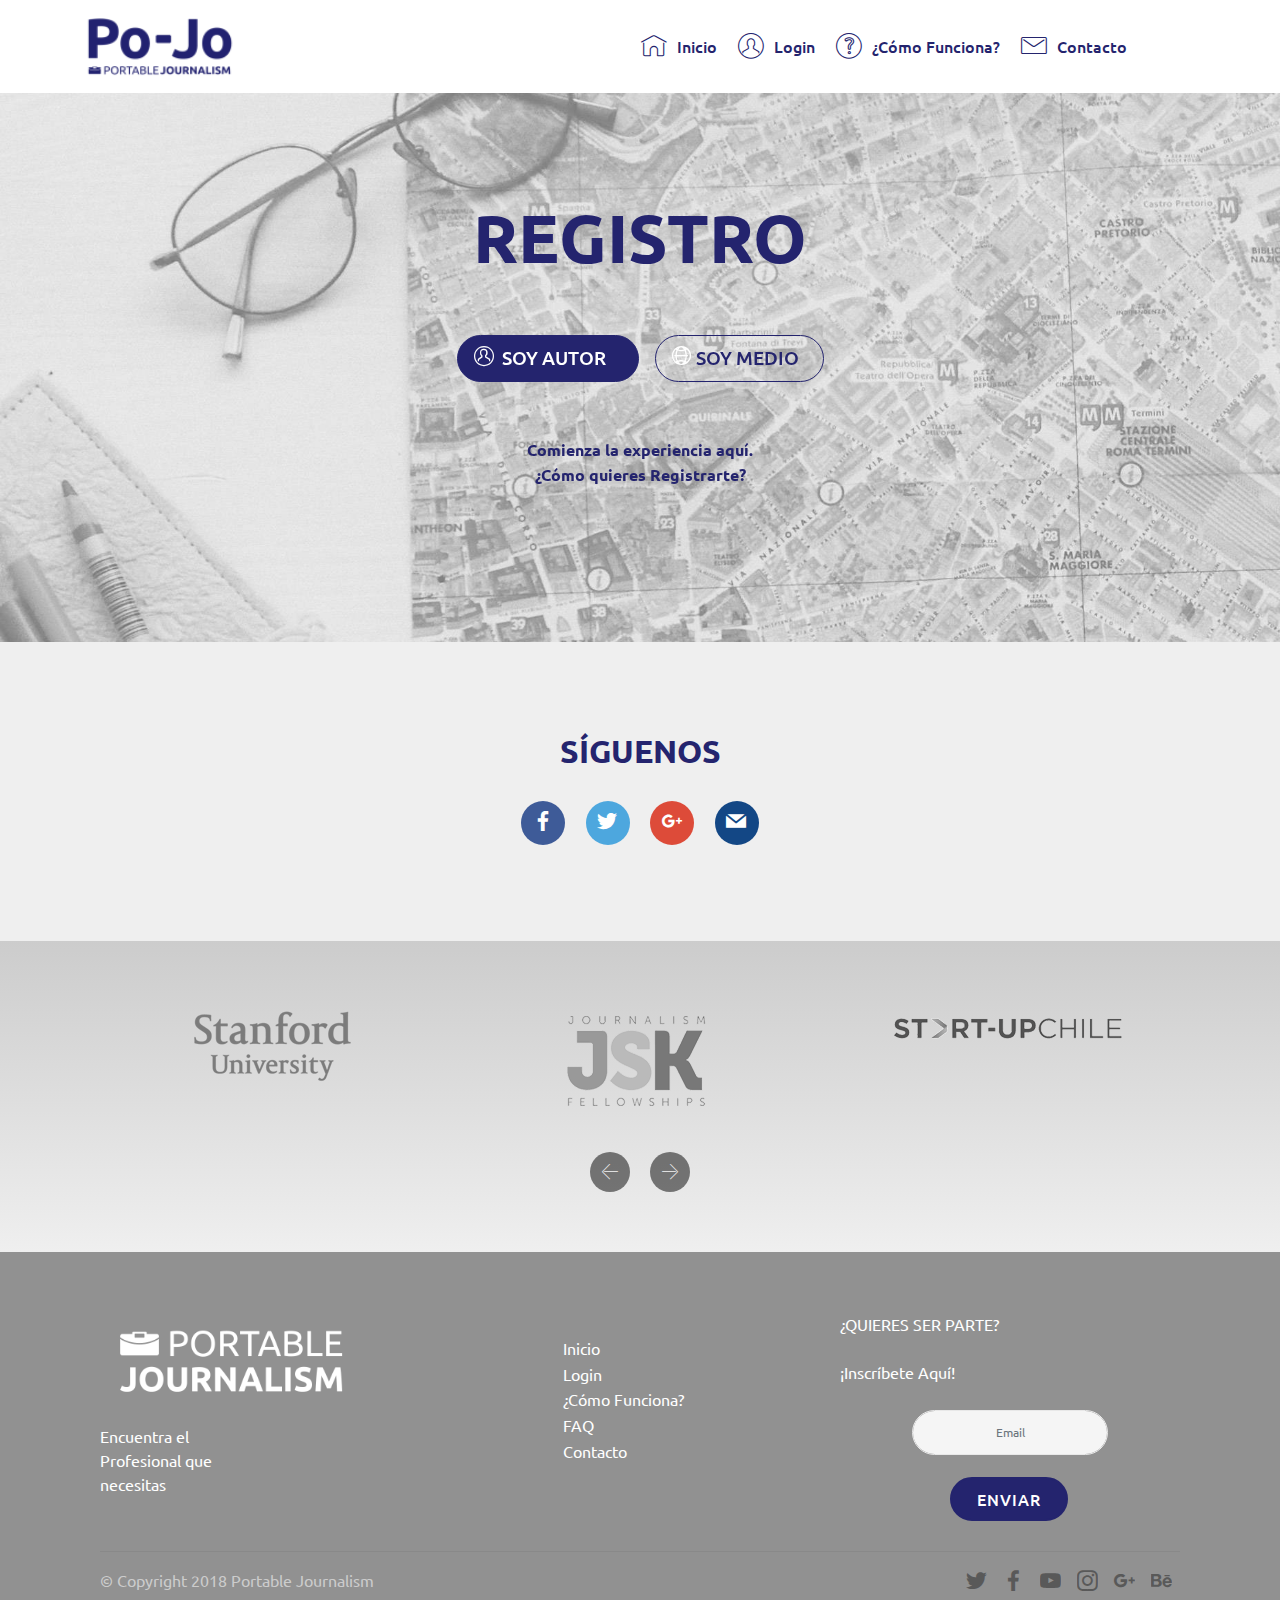
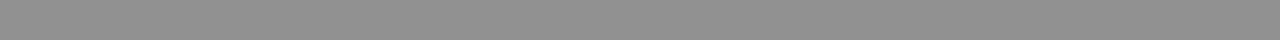
==== commit 73d5de90: "create github pages" ====
--- a/page1.html
+++ b/page1.html
@@ -24,7 +24,7 @@
   
 </head>
 <body>
-  <section class="menu cid-qR4O1nRCyM" once="menu" id="menu1-f">
+  <section class="menu cid-qR4TFDMMz6" once="menu" id="menu1-p">
 
     
 
@@ -61,228 +61,52 @@
     </nav>
 </section>
 
-<section class="engine"><a href="https://mobirise.me/i">web creation software</a></section><section class="header1 cid-qR4O1poAiG mbr-parallax-background" id="header1-g">
-
-    
-
-    
-
+<section class="engine"><a href="https://mobirise.me/d">free site maker</a></section><section class="tabs1 cid-qR4UCb3QMQ mbr-parallax-background" id="tabs1-10">
+
+    
+
+    
     <div class="container">
-        <div class="row justify-content-md-center">
-            <div class="mbr-white col-md-10">
-                <h1 class="mbr-section-title align-center mbr-bold pb-3 mbr-fonts-style display-1"></h1>
-                <h3 class="mbr-section-subtitle align-center mbr-light pb-3 mbr-fonts-style display-2"></h3>
-                <p class="mbr-text align-center pb-3 mbr-fonts-style display-5">Más de <strong>2.000</strong> freelance en español<br>en<strong> 35</strong> países y <strong>150</strong> ciudades</p>
-                <div class="mbr-section-btn align-center"><a class="btn btn-md btn-primary display-4" href="https://franciscarivas.github.io/mobirise/"><span class="mbri-briefcase mbr-iconfont mbr-iconfont-btn"></span>
-                        CONOCER MÁS</a></div>
+        <h2 class="mbr-white align-center pb-5 mbr-fonts-style mbr-bold display-1">
+            <br>REGISTRO</h2>
+        <div class="media-container-row">
+            <div class="col-12 col-md-8">
+                <ul class="nav nav-tabs" role="tablist">
+                    <li class="nav-item"><a class="nav-link mbr-fonts-style active show display-5" role="tab" data-toggle="tab" href="#tabs1-10_tab0" aria-selected="true"><span class="mbrib-user mbr-iconfont mbr-iconfont-btn" style="font-size: 20px; color: rgb(255, 255, 255);"></span>&nbsp; SOY AUTOR &nbsp; &nbsp;</a></li>
+                    <li class="nav-item"><a class="nav-link mbr-fonts-style active show display-5" role="tab" data-toggle="tab" href="#tabs1-10_tab1" aria-selected="true"><span class="mbrib-globe-2 mbr-iconfont mbr-iconfont-btn" style="font-size: 20px; color: rgb(255, 255, 255);"></span>&nbsp;SOY MEDIO &nbsp;</a></li>
+                    
+                    
+                    
+                    
+                </ul>
+                <div class="tab-content">
+                    <div id="tab1" class="tab-pane in active" role="tabpanel">
+                        <div class="row">
+                            <div class="col-md-12">
+                                <p class="mbr-text py-5 mbr-fonts-style display-7"><strong>Comienza la experiencia aquí.<br>¿Cómo quieres Registrarte?</strong></p>
+                            </div>
+                        </div>
+                    </div>
+                    <div id="tab2" class="tab-pane" role="tabpanel">
+                        <div class="row">
+                            <div class="col-md-12">
+                                <p class="mbr-text py-5 mbr-fonts-style display-7">
+                                    Mobirise is an easy website builder - just drop site elements to your page, add content and style it to look the way you like.
+                                </p>
+                            </div>
+                        </div>
+                    </div>
+                    
+                    
+                    
+                    
+                </div>
             </div>
         </div>
     </div>
-
-</section>
-
-<section class="mbr-section content5 cid-qR4O1r0sz2 mbr-parallax-background" id="content5-h">
-
-    
-
-    
-
-    <div class="container">
-        <div class="media-container-row">
-            <div class="title col-12 col-md-8">
-                <h2 class="align-center mbr-bold mbr-white pb-3 mbr-fonts-style display-2">¡BIENVENIDO A PORTABLE JOURNALISM!</h2>
-                <h3 class="mbr-section-subtitle align-center mbr-light mbr-white pb-3 mbr-fonts-style display-5">Regístrate y encuentra al profesional Freelance que necesitas.</h3>
-                
-                
-            </div>
-        </div>
-    </div>
-</section>
-
-<section class="mbr-section form3 cid-qR4O1skfnM mbr-parallax-background" id="form3-i">
-
-    
-
-    
-
-    <div class="container">
-        <div class="row justify-content-center">
-            <div class="title col-12 col-lg-8">
-                <h2 class="align-center pb-2 mbr-fonts-style display-1"><font color="#24246e"><strong>LOGIN</strong></font></h2>
-                <h3 class="mbr-section-subtitle align-center pb-5 mbr-light mbr-fonts-style display-5">Encuentra el profesional que estas<br>buscando, en el país que necesitas</h3>
-            </div>
-        </div>
-
-        <div class="row py-2 justify-content-center">
-            <div class="col-12 col-lg-6  col-md-8 " data-form-type="formoid">
-                <div data-form-alert="" hidden="">Thanks for filling out the form!</div>
-                <form class="mbr-form" action="https://mobirise.com/" method="post" data-form-title="Mobirise Form"><input type="hidden" name="email" data-form-email="true" value="l6xEc7jBgY9HOmQCgnpOw7TfbwPnpGpRA9OO/aO4FFoGePnqhrRueIu1B07SCFJmmbLGPgeUFFyJ4kVncBHLDK4P1kU4OaBoPrBrwm2TUK0C7Uxb0T4j6NeCt/FbevPq" data-form-field="Email">
-                    <div class="mbr-subscribe input-group">
-                        <input class="form-control" type="email" name="email" placeholder="Usuario" data-form-field="Email" required="" id="email-form3-i">
-                        <span class="input-group-btn"><button href="" type="submit" class="btn btn-primary display-4">ENTRAR</button></span>
-                    </div>
-                </form>
-            </div>
-        </div>
-    </div>
-</section>
-
-<section class="features1 cid-qR4O1tsXme" id="features1-j">
-    
-    
-
-    
-    <div class="container">
-        <div class="media-container-row">
-
-            <div class="card p-3 col-12 col-md-6 col-lg-4">
-                <div class="card-img pb-3">
-                    <span class="mbr-iconfont mbrib-users" style="color: rgb(36, 36, 110);"></span>
-                </div>
-                <div class="card-box">
-                    <h4 class="card-title py-3 mbr-fonts-style display-5">Más de 2.000<br>profesionales</h4>
-                    <p class="mbr-text mbr-fonts-style display-7">
-                        Lorem ipsum dolor sit amet, consectetuer adipiscing elit. Aenean commodo ligula eget dolor. Aenean massa.
-                    </p>
-                </div>
-            </div>
-
-            <div class="card p-3 col-12 col-md-6 col-lg-4">
-                <div class="card-img pb-3">
-                    <span class="mbr-iconfont mbrib-globe" style="color: rgb(36, 36, 110);"></span>
-                </div>
-                <div class="card-box">
-                    <h4 class="card-title py-3 mbr-fonts-style display-5">
-                        Más de 35 <br>países</h4>
-                    <p class="mbr-text mbr-fonts-style display-7">
-                        Lorem ipsum dolor sit amet, consectetuer adipiscing elit. Aenean commodo ligula eget dolor. Aenean massa.
-                    </p>
-                </div>
-            </div>
-
-            <div class="card p-3 col-12 col-md-6 col-lg-4">
-                <div class="card-img pb-3">
-                    <span class="mbr-iconfont mbrib-camera" style="color: rgb(36, 36, 110);"></span>
-                </div>
-                <div class="card-box">
-                    <h4 class="card-title py-3 mbr-fonts-style display-5">
-                        Encuentra el tipo de<br>historia que necesitas</h4>
-                    <p class="mbr-text mbr-fonts-style display-7">
-                        Lorem ipsum dolor sit amet, consectetuer adipiscing elit. Aenean commodo ligula eget dolor. Aenean massa.
-                    </p>
-                </div>
-            </div>
-
-            
-
-        </div>
-
-    </div>
-
-</section>
-
-<section class="testimonials1 cid-qR4O1uTWoL" id="testimonials1-k">
-
-    
-
-    
-    <div class="container">
-        <div class="media-container-row">
-            <div class="title col-12 align-center">
-                <h2 class="pb-3 mbr-fonts-style display-1">
-                    TESTIMONIOS</h2>
-                <h3 class="mbr-section-subtitle mbr-light pb-3 mbr-fonts-style display-5">Casos de exito alrededor del mundo</h3>
-            </div>
-        </div>
-    </div>
-
-    <div class="container pt-3 mt-2">
-        <div class="media-container-row">
-            <div class="mbr-testimonial p-3 align-center col-12 col-md-6 col-lg-4">
-                <div class="panel-item p-3">
-                    <div class="card-block">
-                        <div class="testimonial-photo">
-                            <img src="assets/images/face1.jpg">
-                        </div>
-                        <p class="mbr-text mbr-fonts-style display-7">
-                           Lorem ipsum dolor sit amet, consectetur adipisicing elit. Excepturi, aspernatur, voluptatibus, atque, tempore molestiae.
-                        </p>
-                    </div>
-                    <div class="card-footer">
-                        <div class="mbr-author-name mbr-bold mbr-fonts-style display-7">
-                             Carla Pereira</div>
-                        <small class="mbr-author-desc mbr-italic mbr-light mbr-fonts-style display-7">
-                               Directora, JuntaVisión</small>
-                    </div>
-                </div>
-            </div>
-
-            <div class="mbr-testimonial p-3 align-center col-12 col-md-6 col-lg-4">
-                <div class="panel-item p-3">
-                    <div class="card-block">
-                        <div class="testimonial-photo">
-                            <img src="assets/images/mbr-240x160.jpg" alt="" title="">
-                        </div>
-                        <p class="mbr-text mbr-fonts-style display-7">
-                           Lorem ipsum dolor sit amet, consectetur adipisicing elit. Excepturi, aspernatur, voluptatibus, atque, tempore molestiae.
-                        </p>
-                    </div>
-                    <div class="card-footer">
-                        <div class="mbr-author-name mbr-bold mbr-fonts-style display-7">Paul Vasquez</div>
-                        <small class="mbr-author-desc mbr-italic mbr-light mbr-fonts-style display-7">
-                               Jefe Personal JUIP</small>
-                    </div>
-                </div>
-            </div>
-
-            <div class="mbr-testimonial p-3 align-center col-12 col-md-6 col-lg-4">
-                <div class="panel-item p-3">
-                    <div class="card-block">
-                        <div class="testimonial-photo">
-                            <img src="assets/images/face3.jpg">
-                        </div>
-                        <p class="mbr-text mbr-fonts-style display-7">
-                           Lorem ipsum dolor sit amet, consectetur adipisicing elit. Excepturi, aspernatur, voluptatibus, atque, tempore molestiae.
-                        </p>
-                    </div>
-                    <div class="card-footer">
-                        <div class="mbr-author-name mbr-bold mbr-fonts-style display-7">
-                             Paul Torres</div>
-                        <small class="mbr-author-desc mbr-italic mbr-light mbr-fonts-style display-7">
-                               Periodista, Mundo Hoy</small>
-                    </div>
-                </div>
-            </div>
-
-            
-
-            
-
-            
-        </div>
-    </div>   
-</section>
-
-<section class="mbr-section info3 cid-qR4O1wtR5B mbr-parallax-background" id="info3-l">
-
-    
-
-    <div class="mbr-overlay" style="opacity: 0.4; background-color: rgb(35, 35, 35);">
-    </div>
-
-    <div class="container">
-        <div class="row justify-content-center">
-            <div class="media-container-column title col-12 col-md-10">
-                <h2 class="align-left mbr-bold mbr-white pb-3 mbr-fonts-style display-1">NUEVE PLUMAS</h2>
-                <h3 class="mbr-section-subtitle align-left mbr-light mbr-white pb-3 mbr-fonts-style display-5">Lorem ipsum dolor sit amet, consectetuer adipiscing elit. <br>Aenean commodo ligula eget dolor. Aenean massa.</h3>
-                <p class="mbr-text align-left mbr-white mbr-fonts-style display-7"></p>
-                <div class="mbr-section-btn align-left py-4"><a class="btn btn-primary display-5" href="https://franciscarivas.github.io/mobirise/">CONOCER MÁS</a></div>
-            </div>
-        </div>
-    </div>
-</section>
-
-<section class="cid-qR4O1xuami" id="social-buttons3-m">
+</section>
+
+<section class="cid-qR4TFLMheD" id="social-buttons3-w">
     
     
 
@@ -317,7 +141,60 @@
     </div>
 </section>
 
-<section class="footer3 cid-qR4O1yAJP6" id="footer3-n">
+<section class="clients cid-qR4TFMPlEf" id="clients-x">
+      
+
+    
+        
+
+    <div class="container">
+        <div class="carousel slide" data-ride="carousel" role="listbox">
+            <div class="carousel-inner" data-visible="3">
+                
+                
+                
+                
+                
+            <div class="carousel-item ">
+                    <div class="media-container-row">
+                        <div class="col-md-12">
+                            <div class="wrap-img ">
+                                <img src="assets/images/aus1-183x90.png" class="img-responsive clients-img" alt="" title="">
+                            </div>
+                        </div>
+                    </div>
+                </div><div class="carousel-item ">
+                    <div class="media-container-row">
+                        <div class="col-md-12">
+                            <div class="wrap-img ">
+                                <img src="assets/images/aus2-186x119.png" class="img-responsive clients-img" alt="" title="">
+                            </div>
+                        </div>
+                    </div>
+                </div><div class="carousel-item ">
+                    <div class="media-container-row">
+                        <div class="col-md-12">
+                            <div class="wrap-img ">
+                                <img src="assets/images/aus3-1-255x56.png" class="img-responsive clients-img" alt="" title="">
+                            </div>
+                        </div>
+                    </div>
+                </div></div>
+            <div class="carousel-controls">
+                <a data-app-prevent-settings="" class="carousel-control carousel-control-prev" role="button" data-slide="prev">
+                    <span aria-hidden="true" class="mbri-left mbr-iconfont"></span>
+                    <span class="sr-only">Previous</span>
+                </a>
+                <a data-app-prevent-settings="" class="carousel-control carousel-control-next" role="button" data-slide="next">
+                    <span aria-hidden="true" class="mbri-right mbr-iconfont"></span>
+                    <span class="sr-only">Next</span>
+                </a>
+            </div>
+        </div>
+    </div>
+</section>
+
+<section class="footer3 cid-qR4TFO7oOf" id="footer3-y">
 
     
 
@@ -352,9 +229,9 @@
                     </div>
 
                     <form class="form-inline" action="https://mobirise.com/" method="post" data-form-title="Mobirise Form">
-                        <input type="hidden" value="RwxO7fJSQY+/Plqv6tAL+fxMfRzLzzIRP4e7qoYtRvw5F1pURyalWnoCXfYpAvhe5XxxtfRSEpGz0dWgJ1Jg4i3fovjH62xJdCat1SL1JxIMqIZohPGEKcXF4ECWrQHq" data-form-email="true">
+                        <input type="hidden" value="sADdyW2UWAiZ15xIVpqpXtQNQO1fu+gNnjPNq3UmLfadM1E1fRHm30F8K1wTZI/WcaprduveQyRIPOgul51IMPFvZZx5ID9nOWokq48Ke3s3LE9jr4DK8cyyBalGjjYb" data-form-email="true">
                         <div class="form-group">
-                            <input type="email" class="form-control input-sm input-inverse my-2" name="email" required="" data-form-field="Email" placeholder="Email" id="email-footer3-n">
+                            <input type="email" class="form-control input-sm input-inverse my-2" name="email" required="" data-form-field="Email" placeholder="Email" id="email-footer3-y">
                         </div>
                         <div class="input-group-btn m-2"><button href="" class="btn btn-primary display-4" type="submit" role="button">ENVIAR</button></div>
                     </form>
@@ -419,8 +296,11 @@
   <script src="assets/bootstrap/js/bootstrap.min.js"></script>
   <script src="assets/dropdown/js/script.min.js"></script>
   <script src="assets/touchswipe/jquery.touch-swipe.min.js"></script>
+  <script src="assets/mbr-tabs/mbr-tabs.js"></script>
   <script src="assets/parallax/jarallax.min.js"></script>
   <script src="assets/sociallikes/social-likes.js"></script>
+  <script src="assets/bootstrapcarouselswipe/bootstrap-carousel-swipe.js"></script>
+  <script src="assets/mbr-clients-slider/mbr-clients-slider.js"></script>
   <script src="assets/smoothscroll/smooth-scroll.js"></script>
   <script src="assets/theme/js/script.js"></script>
   <script src="assets/formoid/formoid.min.js"></script>
--- a/assets/mobirise/css/mbr-additional.css
+++ b/assets/mobirise/css/mbr-additional.css
@@ -2348,48 +2348,48 @@
 .cid-qR4LfuleBg .mbr-links-column {
   color: #ffffff;
 }
-.cid-qR4O1nRCyM .navbar {
+.cid-qR4TFDMMz6 .navbar {
   padding: .5rem 0;
   background: #ffffff;
   transition: none;
   min-height: 77px;
 }
-.cid-qR4O1nRCyM .navbar-dropdown.bg-color.transparent.opened {
+.cid-qR4TFDMMz6 .navbar-dropdown.bg-color.transparent.opened {
   background: #ffffff;
 }
-.cid-qR4O1nRCyM a {
+.cid-qR4TFDMMz6 a {
   font-style: normal;
 }
-.cid-qR4O1nRCyM .nav-item span {
+.cid-qR4TFDMMz6 .nav-item span {
   padding-right: 0.4em;
   line-height: 0.5em;
   vertical-align: text-bottom;
   position: relative;
   text-decoration: none;
 }
-.cid-qR4O1nRCyM .nav-item a {
+.cid-qR4TFDMMz6 .nav-item a {
   display: flex;
   align-items: center;
   justify-content: center;
   padding: 0.7rem 0 !important;
   margin: 0rem .65rem !important;
 }
-.cid-qR4O1nRCyM .nav-item:focus,
-.cid-qR4O1nRCyM .nav-link:focus {
+.cid-qR4TFDMMz6 .nav-item:focus,
+.cid-qR4TFDMMz6 .nav-link:focus {
   outline: none;
 }
-.cid-qR4O1nRCyM .btn {
+.cid-qR4TFDMMz6 .btn {
   padding: 0.4rem 1.5rem;
   display: inline-flex;
   align-items: center;
 }
-.cid-qR4O1nRCyM .btn .mbr-iconfont {
+.cid-qR4TFDMMz6 .btn .mbr-iconfont {
   font-size: 1.6rem;
 }
-.cid-qR4O1nRCyM .menu-logo {
+.cid-qR4TFDMMz6 .menu-logo {
   margin-right: auto;
 }
-.cid-qR4O1nRCyM .menu-logo .navbar-brand {
+.cid-qR4TFDMMz6 .menu-logo .navbar-brand {
   display: flex;
   margin-left: 5rem;
   padding: 0;
@@ -2397,7 +2397,7 @@
   min-height: 3.8rem;
   align-items: center;
 }
-.cid-qR4O1nRCyM .menu-logo .navbar-brand .navbar-caption-wrap {
+.cid-qR4TFDMMz6 .menu-logo .navbar-brand .navbar-caption-wrap {
   display: -webkit-flex;
   -webkit-align-items: center;
   align-items: center;
@@ -2405,40 +2405,40 @@
   min-width: 7rem;
   margin: .3rem 0;
 }
-.cid-qR4O1nRCyM .menu-logo .navbar-brand .navbar-caption-wrap .navbar-caption {
+.cid-qR4TFDMMz6 .menu-logo .navbar-brand .navbar-caption-wrap .navbar-caption {
   line-height: 1.2rem !important;
   padding-right: 2rem;
 }
-.cid-qR4O1nRCyM .menu-logo .navbar-brand .navbar-logo {
+.cid-qR4TFDMMz6 .menu-logo .navbar-brand .navbar-logo {
   font-size: 4rem;
   transition: font-size 0.25s;
 }
-.cid-qR4O1nRCyM .menu-logo .navbar-brand .navbar-logo img {
+.cid-qR4TFDMMz6 .menu-logo .navbar-brand .navbar-logo img {
   display: flex;
 }
-.cid-qR4O1nRCyM .menu-logo .navbar-brand .navbar-logo .mbr-iconfont {
+.cid-qR4TFDMMz6 .menu-logo .navbar-brand .navbar-logo .mbr-iconfont {
   transition: font-size 0.25s;
 }
-.cid-qR4O1nRCyM .navbar-toggleable-sm .navbar-collapse {
+.cid-qR4TFDMMz6 .navbar-toggleable-sm .navbar-collapse {
   justify-content: flex-end;
   -webkit-justify-content: flex-end;
   padding-right: 5rem;
   width: auto;
 }
-.cid-qR4O1nRCyM .navbar-toggleable-sm .navbar-collapse .navbar-nav {
+.cid-qR4TFDMMz6 .navbar-toggleable-sm .navbar-collapse .navbar-nav {
   flex-wrap: wrap;
   -webkit-flex-wrap: wrap;
   padding-left: 0;
 }
-.cid-qR4O1nRCyM .navbar-toggleable-sm .navbar-collapse .navbar-nav .nav-item {
+.cid-qR4TFDMMz6 .navbar-toggleable-sm .navbar-collapse .navbar-nav .nav-item {
   -webkit-align-self: center;
   align-self: center;
 }
-.cid-qR4O1nRCyM .navbar-toggleable-sm .navbar-collapse .navbar-buttons {
+.cid-qR4TFDMMz6 .navbar-toggleable-sm .navbar-collapse .navbar-buttons {
   padding-left: 0;
   padding-bottom: 0;
 }
-.cid-qR4O1nRCyM .dropdown .dropdown-menu {
+.cid-qR4TFDMMz6 .dropdown .dropdown-menu {
   background: #ffffff;
   display: none;
   position: absolute;
@@ -2447,20 +2447,20 @@
   padding-bottom: 1.4rem;
   text-align: left;
 }
-.cid-qR4O1nRCyM .dropdown .dropdown-menu .dropdown-item {
+.cid-qR4TFDMMz6 .dropdown .dropdown-menu .dropdown-item {
   width: auto;
   padding: 0.235em 1.5385em 0.235em 1.5385em !important;
 }
-.cid-qR4O1nRCyM .dropdown .dropdown-menu .dropdown-item::after {
+.cid-qR4TFDMMz6 .dropdown .dropdown-menu .dropdown-item::after {
   right: 0.5rem;
 }
-.cid-qR4O1nRCyM .dropdown .dropdown-menu .dropdown-submenu {
+.cid-qR4TFDMMz6 .dropdown .dropdown-menu .dropdown-submenu {
   margin: 0;
 }
-.cid-qR4O1nRCyM .dropdown.open > .dropdown-menu {
+.cid-qR4TFDMMz6 .dropdown.open > .dropdown-menu {
   display: block;
 }
-.cid-qR4O1nRCyM .navbar-toggleable-sm.opened:after {
+.cid-qR4TFDMMz6 .navbar-toggleable-sm.opened:after {
   position: absolute;
   width: 100vw;
   height: 100vh;
@@ -2472,28 +2472,28 @@
   -webkit-transform: translateY(100%);
   z-index: 1000;
 }
-.cid-qR4O1nRCyM .navbar.navbar-short {
+.cid-qR4TFDMMz6 .navbar.navbar-short {
   min-height: 60px;
   transition: all .2s;
 }
-.cid-qR4O1nRCyM .navbar.navbar-short .navbar-toggler-right {
+.cid-qR4TFDMMz6 .navbar.navbar-short .navbar-toggler-right {
   top: 20px;
 }
-.cid-qR4O1nRCyM .navbar.navbar-short .navbar-logo a {
+.cid-qR4TFDMMz6 .navbar.navbar-short .navbar-logo a {
   font-size: 2.5rem !important;
   line-height: 2.5rem;
   transition: font-size 0.25s;
 }
-.cid-qR4O1nRCyM .navbar.navbar-short .navbar-logo a .mbr-iconfont {
+.cid-qR4TFDMMz6 .navbar.navbar-short .navbar-logo a .mbr-iconfont {
   font-size: 2.5rem !important;
 }
-.cid-qR4O1nRCyM .navbar.navbar-short .navbar-logo a img {
+.cid-qR4TFDMMz6 .navbar.navbar-short .navbar-logo a img {
   height: 3rem !important;
 }
-.cid-qR4O1nRCyM .navbar.navbar-short .navbar-brand {
+.cid-qR4TFDMMz6 .navbar.navbar-short .navbar-brand {
   min-height: 3rem;
 }
-.cid-qR4O1nRCyM button.navbar-toggler {
+.cid-qR4TFDMMz6 button.navbar-toggler {
   width: 31px;
   height: 18px;
   cursor: pointer;
@@ -2501,10 +2501,10 @@
   top: 1.5rem;
   right: 1rem;
 }
-.cid-qR4O1nRCyM button.navbar-toggler:focus {
+.cid-qR4TFDMMz6 button.navbar-toggler:focus {
   outline: none;
 }
-.cid-qR4O1nRCyM button.navbar-toggler .hamburger span {
+.cid-qR4TFDMMz6 button.navbar-toggler .hamburger span {
   position: absolute;
   right: 0;
   width: 30px;
@@ -2512,92 +2512,92 @@
   border-right: 5px;
   background-color: #ffffff;
 }
-.cid-qR4O1nRCyM button.navbar-toggler .hamburger span:nth-child(1) {
+.cid-qR4TFDMMz6 button.navbar-toggler .hamburger span:nth-child(1) {
   top: 0;
   transition: all .2s;
 }
-.cid-qR4O1nRCyM button.navbar-toggler .hamburger span:nth-child(2) {
+.cid-qR4TFDMMz6 button.navbar-toggler .hamburger span:nth-child(2) {
   top: 8px;
   transition: all .15s;
 }
-.cid-qR4O1nRCyM button.navbar-toggler .hamburger span:nth-child(3) {
+.cid-qR4TFDMMz6 button.navbar-toggler .hamburger span:nth-child(3) {
   top: 8px;
   transition: all .15s;
 }
-.cid-qR4O1nRCyM button.navbar-toggler .hamburger span:nth-child(4) {
+.cid-qR4TFDMMz6 button.navbar-toggler .hamburger span:nth-child(4) {
   top: 16px;
   transition: all .2s;
 }
-.cid-qR4O1nRCyM nav.opened .hamburger span:nth-child(1) {
+.cid-qR4TFDMMz6 nav.opened .hamburger span:nth-child(1) {
   top: 8px;
   width: 0;
   opacity: 0;
   right: 50%;
   transition: all .2s;
 }
-.cid-qR4O1nRCyM nav.opened .hamburger span:nth-child(2) {
+.cid-qR4TFDMMz6 nav.opened .hamburger span:nth-child(2) {
   -webkit-transform: rotate(45deg);
   transform: rotate(45deg);
   transition: all .25s;
 }
-.cid-qR4O1nRCyM nav.opened .hamburger span:nth-child(3) {
+.cid-qR4TFDMMz6 nav.opened .hamburger span:nth-child(3) {
   -webkit-transform: rotate(-45deg);
   transform: rotate(-45deg);
   transition: all .25s;
 }
-.cid-qR4O1nRCyM nav.opened .hamburger span:nth-child(4) {
+.cid-qR4TFDMMz6 nav.opened .hamburger span:nth-child(4) {
   top: 8px;
   width: 0;
   opacity: 0;
   right: 50%;
   transition: all .2s;
 }
-.cid-qR4O1nRCyM .collapsed.navbar-expand {
+.cid-qR4TFDMMz6 .collapsed.navbar-expand {
   flex-direction: column;
 }
-.cid-qR4O1nRCyM .collapsed .btn {
+.cid-qR4TFDMMz6 .collapsed .btn {
   display: flex;
 }
-.cid-qR4O1nRCyM .collapsed .navbar-collapse {
+.cid-qR4TFDMMz6 .collapsed .navbar-collapse {
   display: none !important;
   padding-right: 0 !important;
 }
-.cid-qR4O1nRCyM .collapsed .navbar-collapse.collapsing,
-.cid-qR4O1nRCyM .collapsed .navbar-collapse.show {
+.cid-qR4TFDMMz6 .collapsed .navbar-collapse.collapsing,
+.cid-qR4TFDMMz6 .collapsed .navbar-collapse.show {
   display: block !important;
 }
-.cid-qR4O1nRCyM .collapsed .navbar-collapse.collapsing .navbar-nav,
-.cid-qR4O1nRCyM .collapsed .navbar-collapse.show .navbar-nav {
+.cid-qR4TFDMMz6 .collapsed .navbar-collapse.collapsing .navbar-nav,
+.cid-qR4TFDMMz6 .collapsed .navbar-collapse.show .navbar-nav {
   display: block;
   text-align: center;
 }
-.cid-qR4O1nRCyM .collapsed .navbar-collapse.collapsing .navbar-nav .nav-item,
-.cid-qR4O1nRCyM .collapsed .navbar-collapse.show .navbar-nav .nav-item {
+.cid-qR4TFDMMz6 .collapsed .navbar-collapse.collapsing .navbar-nav .nav-item,
+.cid-qR4TFDMMz6 .collapsed .navbar-collapse.show .navbar-nav .nav-item {
   clear: both;
 }
-.cid-qR4O1nRCyM .collapsed .navbar-collapse.collapsing .navbar-nav .nav-item:last-child,
-.cid-qR4O1nRCyM .collapsed .navbar-collapse.show .navbar-nav .nav-item:last-child {
+.cid-qR4TFDMMz6 .collapsed .navbar-collapse.collapsing .navbar-nav .nav-item:last-child,
+.cid-qR4TFDMMz6 .collapsed .navbar-collapse.show .navbar-nav .nav-item:last-child {
   margin-bottom: 1rem;
 }
-.cid-qR4O1nRCyM .collapsed .navbar-collapse.collapsing .navbar-buttons,
-.cid-qR4O1nRCyM .collapsed .navbar-collapse.show .navbar-buttons {
+.cid-qR4TFDMMz6 .collapsed .navbar-collapse.collapsing .navbar-buttons,
+.cid-qR4TFDMMz6 .collapsed .navbar-collapse.show .navbar-buttons {
   text-align: center;
 }
-.cid-qR4O1nRCyM .collapsed .navbar-collapse.collapsing .navbar-buttons:last-child,
-.cid-qR4O1nRCyM .collapsed .navbar-collapse.show .navbar-buttons:last-child {
+.cid-qR4TFDMMz6 .collapsed .navbar-collapse.collapsing .navbar-buttons:last-child,
+.cid-qR4TFDMMz6 .collapsed .navbar-collapse.show .navbar-buttons:last-child {
   margin-bottom: 1rem;
 }
-.cid-qR4O1nRCyM .collapsed button.navbar-toggler {
+.cid-qR4TFDMMz6 .collapsed button.navbar-toggler {
   display: block;
 }
-.cid-qR4O1nRCyM .collapsed .navbar-brand {
+.cid-qR4TFDMMz6 .collapsed .navbar-brand {
   margin-left: 1rem !important;
 }
-.cid-qR4O1nRCyM .collapsed .navbar-toggleable-sm {
+.cid-qR4TFDMMz6 .collapsed .navbar-toggleable-sm {
   flex-direction: column;
   -webkit-flex-direction: column;
 }
-.cid-qR4O1nRCyM .collapsed .dropdown .dropdown-menu {
+.cid-qR4TFDMMz6 .collapsed .dropdown .dropdown-menu {
   width: 100%;
   text-align: center;
   position: relative;
@@ -2609,19 +2609,19 @@
   transition-duration: .5s;
   transition-property: opacity,padding,height;
 }
-.cid-qR4O1nRCyM .collapsed .dropdown.open > .dropdown-menu {
+.cid-qR4TFDMMz6 .collapsed .dropdown.open > .dropdown-menu {
   position: relative;
   opacity: 1;
   height: auto;
   padding: 1.4rem 0;
   visibility: visible;
 }
-.cid-qR4O1nRCyM .collapsed .dropdown .dropdown-submenu {
+.cid-qR4TFDMMz6 .collapsed .dropdown .dropdown-submenu {
   left: 0;
   text-align: center;
   width: 100%;
 }
-.cid-qR4O1nRCyM .collapsed .dropdown .dropdown-toggle[data-toggle="dropdown-submenu"]::after {
+.cid-qR4TFDMMz6 .collapsed .dropdown .dropdown-toggle[data-toggle="dropdown-submenu"]::after {
   margin-top: 0;
   position: inherit;
   right: 0;
@@ -2637,55 +2637,55 @@
   border-left: .30em solid transparent;
 }
 @media (max-width: 991px) {
-  .cid-qR4O1nRCyM .navbar-expand {
+  .cid-qR4TFDMMz6 .navbar-expand {
     flex-direction: column;
   }
-  .cid-qR4O1nRCyM img {
+  .cid-qR4TFDMMz6 img {
     height: 3.8rem !important;
   }
-  .cid-qR4O1nRCyM .btn {
+  .cid-qR4TFDMMz6 .btn {
     display: flex;
   }
-  .cid-qR4O1nRCyM button.navbar-toggler {
+  .cid-qR4TFDMMz6 button.navbar-toggler {
     display: block;
   }
-  .cid-qR4O1nRCyM .navbar-brand {
+  .cid-qR4TFDMMz6 .navbar-brand {
     margin-left: 1rem !important;
   }
-  .cid-qR4O1nRCyM .navbar-toggleable-sm {
+  .cid-qR4TFDMMz6 .navbar-toggleable-sm {
     flex-direction: column;
     -webkit-flex-direction: column;
   }
-  .cid-qR4O1nRCyM .navbar-collapse {
+  .cid-qR4TFDMMz6 .navbar-collapse {
     display: none !important;
     padding-right: 0 !important;
   }
-  .cid-qR4O1nRCyM .navbar-collapse.collapsing,
-  .cid-qR4O1nRCyM .navbar-collapse.show {
+  .cid-qR4TFDMMz6 .navbar-collapse.collapsing,
+  .cid-qR4TFDMMz6 .navbar-collapse.show {
     display: block !important;
   }
-  .cid-qR4O1nRCyM .navbar-collapse.collapsing .navbar-nav,
-  .cid-qR4O1nRCyM .navbar-collapse.show .navbar-nav {
+  .cid-qR4TFDMMz6 .navbar-collapse.collapsing .navbar-nav,
+  .cid-qR4TFDMMz6 .navbar-collapse.show .navbar-nav {
     display: block;
     text-align: center;
   }
-  .cid-qR4O1nRCyM .navbar-collapse.collapsing .navbar-nav .nav-item,
-  .cid-qR4O1nRCyM .navbar-collapse.show .navbar-nav .nav-item {
+  .cid-qR4TFDMMz6 .navbar-collapse.collapsing .navbar-nav .nav-item,
+  .cid-qR4TFDMMz6 .navbar-collapse.show .navbar-nav .nav-item {
     clear: both;
   }
-  .cid-qR4O1nRCyM .navbar-collapse.collapsing .navbar-nav .nav-item:last-child,
-  .cid-qR4O1nRCyM .navbar-collapse.show .navbar-nav .nav-item:last-child {
+  .cid-qR4TFDMMz6 .navbar-collapse.collapsing .navbar-nav .nav-item:last-child,
+  .cid-qR4TFDMMz6 .navbar-collapse.show .navbar-nav .nav-item:last-child {
     margin-bottom: 1rem;
   }
-  .cid-qR4O1nRCyM .navbar-collapse.collapsing .navbar-buttons,
-  .cid-qR4O1nRCyM .navbar-collapse.show .navbar-buttons {
+  .cid-qR4TFDMMz6 .navbar-collapse.collapsing .navbar-buttons,
+  .cid-qR4TFDMMz6 .navbar-collapse.show .navbar-buttons {
     text-align: center;
   }
-  .cid-qR4O1nRCyM .navbar-collapse.collapsing .navbar-buttons:last-child,
-  .cid-qR4O1nRCyM .navbar-collapse.show .navbar-buttons:last-child {
+  .cid-qR4TFDMMz6 .navbar-collapse.collapsing .navbar-buttons:last-child,
+  .cid-qR4TFDMMz6 .navbar-collapse.show .navbar-buttons:last-child {
     margin-bottom: 1rem;
   }
-  .cid-qR4O1nRCyM .dropdown .dropdown-menu {
+  .cid-qR4TFDMMz6 .dropdown .dropdown-menu {
     width: 100%;
     text-align: center;
     position: relative;
@@ -2697,19 +2697,19 @@
     transition-duration: .5s;
     transition-property: opacity,padding,height;
   }
-  .cid-qR4O1nRCyM .dropdown.open > .dropdown-menu {
+  .cid-qR4TFDMMz6 .dropdown.open > .dropdown-menu {
     position: relative;
     opacity: 1;
     height: auto;
     padding: 1.4rem 0;
     visibility: visible;
   }
-  .cid-qR4O1nRCyM .dropdown .dropdown-submenu {
+  .cid-qR4TFDMMz6 .dropdown .dropdown-submenu {
     left: 0;
     text-align: center;
     width: 100%;
   }
-  .cid-qR4O1nRCyM .dropdown .dropdown-toggle[data-toggle="dropdown-submenu"]::after {
+  .cid-qR4TFDMMz6 .dropdown .dropdown-toggle[data-toggle="dropdown-submenu"]::after {
     margin-top: 0;
     position: inherit;
     right: 0;
@@ -2726,333 +2726,380 @@
   }
 }
 @media (min-width: 767px) {
-  .cid-qR4O1nRCyM .menu-logo {
+  .cid-qR4TFDMMz6 .menu-logo {
     flex-shrink: 0;
   }
 }
-.cid-qR4O1nRCyM .navbar-collapse {
+.cid-qR4TFDMMz6 .navbar-collapse {
   flex-basis: auto;
 }
-.cid-qR4O1nRCyM .nav-link:hover,
-.cid-qR4O1nRCyM .dropdown-item:hover {
+.cid-qR4TFDMMz6 .nav-link:hover,
+.cid-qR4TFDMMz6 .dropdown-item:hover {
   color: #c1c1c1 !important;
 }
-.cid-qR4O1poAiG {
+.cid-qR4UCb3QMQ {
   padding-top: 135px;
-  padding-bottom: 105px;
-  background-image: url("../../../assets/images/banner-2-1920x1080.jpg");
-}
-.cid-qR4O1poAiG P {
+  padding-bottom: 90px;
+  background-image: url("../../../assets/images/banner-4-1920x1080.jpg");
+}
+.cid-qR4UCb3QMQ .nav-tabs .nav-item.open .nav-link:focus,
+.cid-qR4UCb3QMQ .nav-tabs .nav-link.active:focus {
+  outline: none;
+}
+.cid-qR4UCb3QMQ .nav-tabs {
+  -webkit-justify-content: center;
+  justify-content: center;
+  -webkit-flex-wrap: wrap;
+  flex-wrap: wrap;
+  border-bottom: none;
+}
+.cid-qR4UCb3QMQ .nav-tabs .nav-item {
+  padding: .5rem;
+}
+.cid-qR4UCb3QMQ .nav-tabs .nav-link {
   color: #24246e;
+  font-style: normal;
+  font-weight: 500;
+  border: 1px solid #24246e;
+  transition: all .5s;
+}
+.cid-qR4UCb3QMQ .nav-tabs .nav-link:hover {
+  cursor: pointer;
+  background-color: #24246e;
+}
+.cid-qR4UCb3QMQ .nav-tabs .nav-link.active {
+  font-weight: 500;
+  color: #ffffff;
+  font-style: normal;
+  background-color: #24246e;
+  border-color: #24246e;
+}
+.cid-qR4UCb3QMQ .nav-tabs .nav-link.active:hover {
+  background-color: #24246e;
+}
+.cid-qR4UCb3QMQ p {
+  color: #ffffff;
+}
+.cid-qR4UCb3QMQ .mbr-text {
   text-align: center;
 }
-.cid-qR4O1poAiG H3 {
+.cid-qR4UCb3QMQ H2 {
+  color: #24246e;
+}
+.cid-qR4UCb3QMQ P {
+  color: #24246e;
   text-align: right;
 }
-.cid-qR4O1r0sz2 {
+.cid-qR4TFLMheD {
+  padding-top: 90px;
+  padding-bottom: 90px;
+  background-color: #efefef;
+}
+.cid-qR4TFLMheD .socicon-bg-facebook {
+  background: #3e5b98;
+  color: #ffffff;
+}
+.cid-qR4TFLMheD .socicon-bg-twitter {
+  background: #4da7de;
+  color: #ffffff;
+}
+.cid-qR4TFLMheD .socicon-bg-googleplus {
+  background: #dd4b39;
+  color: #ffffff;
+}
+.cid-qR4TFLMheD .socicon-bg-vkontakte {
+  background: #5a7fa6;
+  color: #ffffff;
+}
+.cid-qR4TFLMheD .socicon-bg-odnoklassniki {
+  background: #f48420;
+  color: #ffffff;
+}
+.cid-qR4TFLMheD .socicon-bg-pinterest {
+  background: #c92619;
+  color: #ffffff;
+}
+.cid-qR4TFLMheD .socicon-bg-mail {
+  background: #134785;
+  color: #ffffff;
+}
+.cid-qR4TFLMheD .btn-social {
+  border: none !important;
+}
+.cid-qR4TFLMheD [class^="socicon-"]:before,
+.cid-qR4TFLMheD [class*=" socicon-"]:before {
+  line-height: 44px;
+}
+@media (max-width: 767px) {
+  .cid-qR4TFLMheD .btn {
+    font-size: 20px !important;
+  }
+}
+.cid-qR4TFLMheD .mbr-section-title {
+  color: #24246e;
+}
+.cid-qR4TFMPlEf {
   padding-top: 60px;
   padding-bottom: 60px;
-  background-image: url("../../../assets/images/banner-3-1920x1080.jpg");
-}
-.cid-qR4O1skfnM {
-  padding-top: 30px;
-  padding-bottom: 90px;
-  background-image: url("../../../assets/images/banner-4-1920x1080.jpg");
-}
-.cid-qR4O1skfnM .mbr-section-subtitle {
-  color: #24246e;
-}
-.cid-qR4O1skfnM .formoid {
-  margin: auto;
-}
-.cid-qR4O1skfnM .form-control {
-  padding-left: 1.5rem;
-  padding-right: 1.5rem;
-}
-.cid-qR4O1skfnM a.btn {
-  flex: 0 0 auto;
-  -webkit-flex: 0 0 auto;
-}
-.cid-qR4O1skfnM .input-group-btn {
-  align-self: center;
-  -webkit-align-self: center;
-  z-index: 3;
-}
-.cid-qR4O1skfnM .input-group-btn .btn {
-  padding-top: 1rem;
-  padding-bottom: 1rem;
-  border-top-right-radius: 3px;
-  border-bottom-right-radius: 3px;
-}
-.cid-qR4O1skfnM a:not([href]):not([tabindex]) {
-  color: #fff;
-}
-.cid-qR4O1skfnM a.btn-white:not([href]):not([tabindex]) {
-  color: #333;
-}
-.cid-qR4O1skfnM .mbr-subscribe .input-group-btn {
-  display: inline-block;
-}
-.cid-qR4O1skfnM .mbr-subscribe .input-group-btn button,
-.cid-qR4O1skfnM .mbr-subscribe .input-group-btn a {
-  margin-top: 0 !important;
-  margin-bottom: 0 !important;
-}
-@media (max-width: 350px) {
-  .cid-qR4O1skfnM .mbr-subscribe {
-    flex-direction: column;
-    -webkit-flex-direction: column;
-  }
-  .cid-qR4O1skfnM input[type="email"] {
-    width: 100%;
-    margin-bottom: 2px;
-  }
-  .cid-qR4O1skfnM .input-group-btn {
-    width: 100%;
-  }
-  .cid-qR4O1skfnM .input-group-btn .btn {
-    border-radius: 3px;
-  }
-}
-@media (max-width: 768px) {
-  .cid-qR4O1skfnM .input-group-btn a.btn {
-    width: 100%;
-  }
-  .cid-qR4O1skfnM .input-group-btn {
-    width: calc(92%);
-  }
-  .cid-qR4O1skfnM .input-group-btn button[type="submit"] {
-    width: 100%;
-  }
-  .cid-qR4O1skfnM .input-group {
-    display: flex;
-    flex-direction: column;
-    flex-wrap: wrap;
-    margin: auto;
-    max-width: 300px;
-  }
-  .cid-qR4O1skfnM .input-group input[type="email"] {
-    width: 100%;
-    margin-bottom: 3px;
-  }
-  .cid-qR4O1skfnM .input-group span {
-    display: inline;
-    padding-left: 0;
-    padding-right: 0;
-  }
-  .cid-qR4O1skfnM .input-group-btn button,
-  .cid-qR4O1skfnM .input-group-btn a {
-    margin-left: 0 !important;
-    margin-right: 0 !important;
-  }
-}
-@media (min-width: 769px) {
-  .cid-qR4O1skfnM .mbr-subscribe > * {
-    margin: 0 0.5rem;
-  }
-}
-.cid-qR4O1skfnM B {
-  color: #24246e;
-}
-.cid-qR4O1tsXme {
-  padding-top: 90px;
-  padding-bottom: 90px;
-  background-color: #f9f9f9;
-}
-.cid-qR4O1tsXme .mbr-text {
+  background-color: #cccccc;
+  background: linear-gradient(#cccccc, #efefef);
+}
+.cid-qR4TFMPlEf .carousel-control {
+  background: #000;
+}
+.cid-qR4TFMPlEf .mbr-section-subtitle {
   color: #767676;
 }
-.cid-qR4O1tsXme h4 {
+.cid-qR4TFMPlEf .carousel-item {
+  -webkit-justify-content: center;
+  justify-content: center;
+}
+.cid-qR4TFMPlEf .carousel-item .media-container-row {
+  -webkit-flex-grow: 1;
+  flex-grow: 1;
+}
+.cid-qR4TFMPlEf .carousel-item .wrap-img {
   text-align: center;
 }
-.cid-qR4O1tsXme p {
-  text-align: center;
-}
-.cid-qR4O1tsXme .card-img span {
-  font-size: 96px;
-  color: #149dcc;
-}
-.cid-qR4O1tsXme .card-title,
-.cid-qR4O1tsXme .card-img {
-  color: #24246e;
-}
-.cid-qR4O1uTWoL {
-  padding-top: 90px;
-  padding-bottom: 90px;
-  background-color: #ffffff;
-}
-.cid-qR4O1uTWoL .mbr-section-subtitle {
-  color: #767676;
-}
-.cid-qR4O1uTWoL .media-container-row {
-  -webkit-flex-wrap: wrap;
-  -ms-flex-wrap: wrap;
-  flex-wrap: wrap;
-}
-.cid-qR4O1uTWoL .mbr-text {
-  color: #767676;
-}
-.cid-qR4O1uTWoL .mbr-author-desc {
-  display: block;
-  color: #767676;
-}
-.cid-qR4O1uTWoL .mbr-author-name {
-  color: #767676;
-}
-.cid-qR4O1uTWoL .mbr-testimonial .panel-item {
-  background-color: #ffffff;
-}
-.cid-qR4O1uTWoL .mbr-testimonial .card-block {
-  -webkit-flex-grow: 0;
-  flex-grow: 0;
-  padding: 2.4rem 2.4rem 0 2.4rem;
-}
-.cid-qR4O1uTWoL .mbr-testimonial .card-block .testimonial-photo {
-  display: inline-block;
-  width: 120px;
-  height: 120px;
-  margin-bottom: 1.6rem;
-  overflow: hidden;
+.cid-qR4TFMPlEf .carousel-item .wrap-img img {
+  max-height: 150px;
+  width: auto;
+  max-width: 100%;
+}
+.cid-qR4TFMPlEf .carousel-controls {
+  display: flex;
+  -webkit-justify-content: center;
+  justify-content: center;
+}
+.cid-qR4TFMPlEf .carousel-controls .carousel-control {
+  background: #000;
   border-radius: 50%;
-}
-.cid-qR4O1uTWoL .mbr-testimonial .card-block .testimonial-photo img {
+  position: static;
+  width: 40px;
+  height: 40px;
+  margin-top: 2rem;
+  border-width: 1px;
+}
+.cid-qR4TFMPlEf .carousel-controls .carousel-control.carousel-control-prev {
+  left: auto;
+  margin-right: 20px;
+  margin-left: 0;
+}
+.cid-qR4TFMPlEf .carousel-controls .carousel-control.carousel-control-next {
+  right: auto;
+  margin-right: 0;
+}
+.cid-qR4TFMPlEf .carousel-controls .carousel-control .mbr-iconfont {
+  font-size: 1rem;
+}
+.cid-qR4TFMPlEf .cloneditem-1,
+.cid-qR4TFMPlEf .cloneditem-2,
+.cid-qR4TFMPlEf .cloneditem-3,
+.cid-qR4TFMPlEf .cloneditem-4,
+.cid-qR4TFMPlEf .cloneditem-5 {
+  display: none;
+}
+.cid-qR4TFMPlEf .col-lg-15 {
+  -webkit-box-flex: 0;
+  -ms-flex: 0 0 100%;
+  -webkit-flex: 0 0 100%;
+  flex: 0 0 100%;
+  max-width: 100%;
+  position: relative;
+  min-height: 1px;
+  padding-right: 10px;
+  padding-left: 10px;
   width: 100%;
-  min-width: 100%;
-  min-height: 100%;
-}
-.cid-qR4O1uTWoL .mbr-testimonial .card-footer {
-  padding-bottom: 2.4rem;
-  border-top: 0;
-  padding-top: 1rem;
-  word-wrap: break-word;
-  word-break: break-word;
-  background: none;
-}
-@media (max-width: 300px) {
-  .cid-qR4O1uTWoL .testimonial-photo {
-    width: 100% !important;
-    height: auto !important;
-  }
-}
-.cid-qR4O1uTWoL H2 {
-  color: #24246e;
-}
-.cid-qR4O1wtR5B {
-  padding-top: 90px;
-  padding-bottom: 90px;
-  background-image: url("../../../assets/images/banner-5-1920x1080.jpg");
-}
-.cid-qR4O1wtR5B H2 {
-  text-align: left;
-}
-.cid-qR4O1wtR5B H3 {
-  text-align: left;
-}
-.cid-qR4O1xuami {
-  padding-top: 90px;
-  padding-bottom: 90px;
-  background-color: #ffffff;
-}
-.cid-qR4O1xuami .socicon-bg-facebook {
-  background: #3e5b98;
-  color: #ffffff;
-}
-.cid-qR4O1xuami .socicon-bg-twitter {
-  background: #4da7de;
-  color: #ffffff;
-}
-.cid-qR4O1xuami .socicon-bg-googleplus {
-  background: #dd4b39;
-  color: #ffffff;
-}
-.cid-qR4O1xuami .socicon-bg-vkontakte {
-  background: #5a7fa6;
-  color: #ffffff;
-}
-.cid-qR4O1xuami .socicon-bg-odnoklassniki {
-  background: #f48420;
-  color: #ffffff;
-}
-.cid-qR4O1xuami .socicon-bg-pinterest {
-  background: #c92619;
-  color: #ffffff;
-}
-.cid-qR4O1xuami .socicon-bg-mail {
-  background: #134785;
-  color: #ffffff;
-}
-.cid-qR4O1xuami .btn-social {
-  border: none !important;
-}
-.cid-qR4O1xuami [class^="socicon-"]:before,
-.cid-qR4O1xuami [class*=" socicon-"]:before {
-  line-height: 44px;
-}
-@media (max-width: 767px) {
-  .cid-qR4O1xuami .btn {
-    font-size: 20px !important;
-  }
-}
-.cid-qR4O1xuami .mbr-section-title {
-  color: #24246e;
-}
-.cid-qR4O1yAJP6 {
+}
+@media (min-width: 992px) {
+  .cid-qR4TFMPlEf .col-lg-15 {
+    -ms-flex: 0 0 20%;
+    -webkit-flex: 0 0 20%;
+    flex: 0 0 20%;
+    max-width: 20%;
+    width: 20%;
+  }
+  .cid-qR4TFMPlEf .carousel-inner.slides2 > .carousel-item.active.carousel-item-right,
+  .cid-qR4TFMPlEf .carousel-inner.slides2 > .carousel-item.carousel-item-next {
+    left: 0;
+    -webkit-transform: translate3d(50%, 0, 0);
+    transform: translate3d(50%, 0, 0);
+  }
+  .cid-qR4TFMPlEf .carousel-inner.slides2 > .carousel-item.active.carousel-item-left,
+  .cid-qR4TFMPlEf .carousel-inner.slides2 > .carousel-item.carousel-item-prev {
+    left: 0;
+    -webkit-transform: translate3d(-50%, 0, 0);
+    transform: translate3d(-50%, 0, 0);
+  }
+  .cid-qR4TFMPlEf .carousel-inner.slides2 > .carousel-item.carousel-item-left,
+  .cid-qR4TFMPlEf .carousel-inner.slides2 > .carousel-item.carousel-item-prev.carousel-item-right,
+  .cid-qR4TFMPlEf .carousel-inner.slides2 > .carousel-item.active {
+    left: 0;
+    -webkit-transform: translate3d(0, 0, 0);
+    transform: translate3d(0, 0, 0);
+  }
+  .cid-qR4TFMPlEf .carousel-inner.slides2 .cloneditem-1,
+  .cid-qR4TFMPlEf .carousel-inner.slides2 .cloneditem-2,
+  .cid-qR4TFMPlEf .carousel-inner.slides2 .cloneditem-3 {
+    display: block;
+  }
+  .cid-qR4TFMPlEf .carousel-inner.slides3 > .carousel-item.active.carousel-item-right,
+  .cid-qR4TFMPlEf .carousel-inner.slides3 > .carousel-item.carousel-item-next {
+    left: 0;
+    -webkit-transform: translate3d(33.333333%, 0, 0);
+    transform: translate3d(33.333333%, 0, 0);
+  }
+  .cid-qR4TFMPlEf .carousel-inner.slides3 > .carousel-item.active.carousel-item-left,
+  .cid-qR4TFMPlEf .carousel-inner.slides3 > .carousel-item.carousel-item-prev {
+    left: 0;
+    -webkit-transform: translate3d(-33.333333%, 0, 0);
+    transform: translate3d(-33.333333%, 0, 0);
+  }
+  .cid-qR4TFMPlEf .carousel-inner.slides3 > .carousel-item.carousel-item-left,
+  .cid-qR4TFMPlEf .carousel-inner.slides3 > .carousel-item.carousel-item-prev.carousel-item-right,
+  .cid-qR4TFMPlEf .carousel-inner.slides3 > .carousel-item.active {
+    left: 0;
+    -webkit-transform: translate3d(0, 0, 0);
+    transform: translate3d(0, 0, 0);
+  }
+  .cid-qR4TFMPlEf .carousel-inner.slides3 .cloneditem-1,
+  .cid-qR4TFMPlEf .carousel-inner.slides3 .cloneditem-2,
+  .cid-qR4TFMPlEf .carousel-inner.slides3 .cloneditem-3 {
+    display: block;
+  }
+  .cid-qR4TFMPlEf .carousel-inner.slides4 > .carousel-item.active.carousel-item-right,
+  .cid-qR4TFMPlEf .carousel-inner.slides4 > .carousel-item.carousel-item-next {
+    left: 0;
+    -webkit-transform: translate3d(25%, 0, 0);
+    transform: translate3d(25%, 0, 0);
+  }
+  .cid-qR4TFMPlEf .carousel-inner.slides4 > .carousel-item.active.carousel-item-left,
+  .cid-qR4TFMPlEf .carousel-inner.slides4 > .carousel-item.carousel-item-prev {
+    left: 0;
+    -webkit-transform: translate3d(-25%, 0, 0);
+    transform: translate3d(-25%, 0, 0);
+  }
+  .cid-qR4TFMPlEf .carousel-inner.slides4 > .carousel-item.carousel-item-left,
+  .cid-qR4TFMPlEf .carousel-inner.slides4 > .carousel-item.carousel-item-prev.carousel-item-right,
+  .cid-qR4TFMPlEf .carousel-inner.slides4 > .carousel-item.active {
+    left: 0;
+    -webkit-transform: translate3d(0, 0, 0);
+    transform: translate3d(0, 0, 0);
+  }
+  .cid-qR4TFMPlEf .carousel-inner.slides4 .cloneditem-1,
+  .cid-qR4TFMPlEf .carousel-inner.slides4 .cloneditem-2,
+  .cid-qR4TFMPlEf .carousel-inner.slides4 .cloneditem-3 {
+    display: block;
+  }
+  .cid-qR4TFMPlEf .carousel-inner.slides5 > .carousel-item.active.carousel-item-right,
+  .cid-qR4TFMPlEf .carousel-inner.slides5 > .carousel-item.carousel-item-next {
+    left: 0;
+    -webkit-transform: translate3d(20%, 0, 0);
+    transform: translate3d(20%, 0, 0);
+  }
+  .cid-qR4TFMPlEf .carousel-inner.slides5 > .carousel-item.active.carousel-item-left,
+  .cid-qR4TFMPlEf .carousel-inner.slides5 > .carousel-item.carousel-item-prev {
+    left: 0;
+    -webkit-transform: translate3d(-20%, 0, 0);
+    transform: translate3d(-20%, 0, 0);
+  }
+  .cid-qR4TFMPlEf .carousel-inner.slides5 > .carousel-item.carousel-item-left,
+  .cid-qR4TFMPlEf .carousel-inner.slides5 > .carousel-item.carousel-item-prev.carousel-item-right,
+  .cid-qR4TFMPlEf .carousel-inner.slides5 > .carousel-item.active {
+    left: 0;
+    -webkit-transform: translate3d(0, 0, 0);
+    transform: translate3d(0, 0, 0);
+  }
+  .cid-qR4TFMPlEf .carousel-inner.slides5 .cloneditem-1,
+  .cid-qR4TFMPlEf .carousel-inner.slides5 .cloneditem-2,
+  .cid-qR4TFMPlEf .carousel-inner.slides5 .cloneditem-3,
+  .cid-qR4TFMPlEf .carousel-inner.slides5 .cloneditem-4 {
+    display: block;
+  }
+  .cid-qR4TFMPlEf .carousel-inner.slides6 > .carousel-item.active.carousel-item-right,
+  .cid-qR4TFMPlEf .carousel-inner.slides6 > .carousel-item.carousel-item-next {
+    left: 0;
+    -webkit-transform: translate3d(16.666667%, 0, 0);
+    transform: translate3d(16.666667%, 0, 0);
+  }
+  .cid-qR4TFMPlEf .carousel-inner.slides6 > .carousel-item.active.carousel-item-left,
+  .cid-qR4TFMPlEf .carousel-inner.slides6 > .carousel-item.carousel-item-prev {
+    left: 0;
+    -webkit-transform: translate3d(-16.666667%, 0, 0);
+    transform: translate3d(-16.666667%, 0, 0);
+  }
+  .cid-qR4TFMPlEf .carousel-inner.slides6 > .carousel-item.carousel-item-left,
+  .cid-qR4TFMPlEf .carousel-inner.slides6 > .carousel-item.carousel-item-prev.carousel-item-right,
+  .cid-qR4TFMPlEf .carousel-inner.slides6 > .carousel-item.active {
+    left: 0;
+    -webkit-transform: translate3d(0, 0, 0);
+    transform: translate3d(0, 0, 0);
+  }
+  .cid-qR4TFMPlEf .carousel-inner.slides6 .cloneditem-1,
+  .cid-qR4TFMPlEf .carousel-inner.slides6 .cloneditem-2,
+  .cid-qR4TFMPlEf .carousel-inner.slides6 .cloneditem-3,
+  .cid-qR4TFMPlEf .carousel-inner.slides6 .cloneditem-4,
+  .cid-qR4TFMPlEf .carousel-inner.slides6 .cloneditem-5 {
+    display: block;
+  }
+}
+.cid-qR4TFO7oOf {
   padding-top: 60px;
   padding-bottom: 30px;
   background-color: #919191;
 }
-.cid-qR4O1yAJP6 .form-text {
+.cid-qR4TFO7oOf .form-text {
   color: #ffffff;
 }
 @media (max-width: 767px) {
-  .cid-qR4O1yAJP6 .content {
+  .cid-qR4TFO7oOf .content {
     text-align: center;
   }
-  .cid-qR4O1yAJP6 .content > div:not(:last-child) {
+  .cid-qR4TFO7oOf .content > div:not(:last-child) {
     margin-bottom: 2rem;
   }
 }
-.cid-qR4O1yAJP6 .input-group {
+.cid-qR4TFO7oOf .input-group {
   flex-wrap: wrap;
   -webkit-flex-wrap: wrap;
   justify-content: center;
 }
-.cid-qR4O1yAJP6 .input-group-btn {
+.cid-qR4TFO7oOf .input-group-btn {
   display: inline-block;
 }
-.cid-qR4O1yAJP6 .input-group-btn a.btn {
+.cid-qR4TFO7oOf .input-group-btn a.btn {
   margin: 0 !important;
   color: #fff;
 }
-.cid-qR4O1yAJP6 .img-logo img {
+.cid-qR4TFO7oOf .img-logo img {
   height: 6rem;
 }
-.cid-qR4O1yAJP6 [type="email"] {
+.cid-qR4TFO7oOf [type="email"] {
   font-size: .75rem;
   text-align: center;
   min-width: 150px;
 }
-.cid-qR4O1yAJP6 [type="submit"] {
+.cid-qR4TFO7oOf [type="submit"] {
   padding: .75rem 1.5625rem !important;
   margin-left: .625rem;
   text-transform: none;
   text-align: center;
 }
-.cid-qR4O1yAJP6 .copyright .mbr-text {
+.cid-qR4TFO7oOf .copyright .mbr-text {
   color: #767676;
 }
 @media (max-width: 767px) {
-  .cid-qR4O1yAJP6 .footer-lower .copyright {
+  .cid-qR4TFO7oOf .footer-lower .copyright {
     margin-bottom: 1rem;
     text-align: center;
   }
 }
-.cid-qR4O1yAJP6 .footer-lower hr {
+.cid-qR4TFO7oOf .footer-lower hr {
   margin: 1rem 0;
   border-color: #000;
   opacity: .05;
 }
-.cid-qR4O1yAJP6 .footer-lower .social-list {
+.cid-qR4TFO7oOf .footer-lower .social-list {
   padding-left: 0;
   margin-bottom: 0;
   list-style: none;
@@ -3061,61 +3108,61 @@
   justify-content: flex-end;
   -webkit-justify-content: flex-end;
 }
-.cid-qR4O1yAJP6 .footer-lower .social-list .mbr-iconfont-social {
+.cid-qR4TFO7oOf .footer-lower .social-list .mbr-iconfont-social {
   font-size: 1.3rem;
   color: #232323;
 }
-.cid-qR4O1yAJP6 .footer-lower .social-list .soc-item {
+.cid-qR4TFO7oOf .footer-lower .social-list .soc-item {
   margin: 0 .5rem;
 }
-.cid-qR4O1yAJP6 .footer-lower .social-list a {
+.cid-qR4TFO7oOf .footer-lower .social-list a {
   margin: 0;
   opacity: .5;
   -webkit-transition: .2s linear;
   transition: .2s linear;
 }
-.cid-qR4O1yAJP6 .footer-lower .social-list a:hover {
+.cid-qR4TFO7oOf .footer-lower .social-list a:hover {
   opacity: 1;
 }
 @media (max-width: 767px) {
-  .cid-qR4O1yAJP6 .footer-lower .social-list {
+  .cid-qR4TFO7oOf .footer-lower .social-list {
     justify-content: center;
     -webkit-justify-content: center;
   }
 }
-.cid-qR4O1yAJP6 form .input-group input.form-control,
-.cid-qR4O1yAJP6 form .input-group-btn .btn {
+.cid-qR4TFO7oOf form .input-group input.form-control,
+.cid-qR4TFO7oOf form .input-group-btn .btn {
   border-top-right-radius: 3px;
   border-bottom-right-radius: 3px;
   border-top-left-radius: 3px;
   border-bottom-left-radius: 3px;
 }
-.cid-qR4O1yAJP6 .form-inline {
+.cid-qR4TFO7oOf .form-inline {
   justify-content: center;
 }
-.cid-qR4O1yAJP6 .form-group {
+.cid-qR4TFO7oOf .form-group {
   margin: 0;
 }
 @media (max-width: 767px) {
-  .cid-qR4O1yAJP6 .foot-logo {
+  .cid-qR4TFO7oOf .foot-logo {
     text-align: center !important;
   }
-  .cid-qR4O1yAJP6 .foot-title {
+  .cid-qR4TFO7oOf .foot-title {
     text-align: center !important;
   }
-  .cid-qR4O1yAJP6 .mbr-text {
+  .cid-qR4TFO7oOf .mbr-text {
     text-align: center !important;
   }
 }
-.cid-qR4O1yAJP6 .foot-title {
-  color: #ffffff;
-}
-.cid-qR4O1yAJP6 .foot-logo {
-  color: #ffffff;
-}
-.cid-qR4O1yAJP6 .copyright .mbr-text {
+.cid-qR4TFO7oOf .foot-title {
+  color: #ffffff;
+}
+.cid-qR4TFO7oOf .foot-logo {
+  color: #ffffff;
+}
+.cid-qR4TFO7oOf .copyright .mbr-text {
   color: #cccccc;
 }
-.cid-qR4O1yAJP6 .mbr-links-column {
-  color: #ffffff;
-}
+.cid-qR4TFO7oOf .mbr-links-column {
+  color: #ffffff;
+}
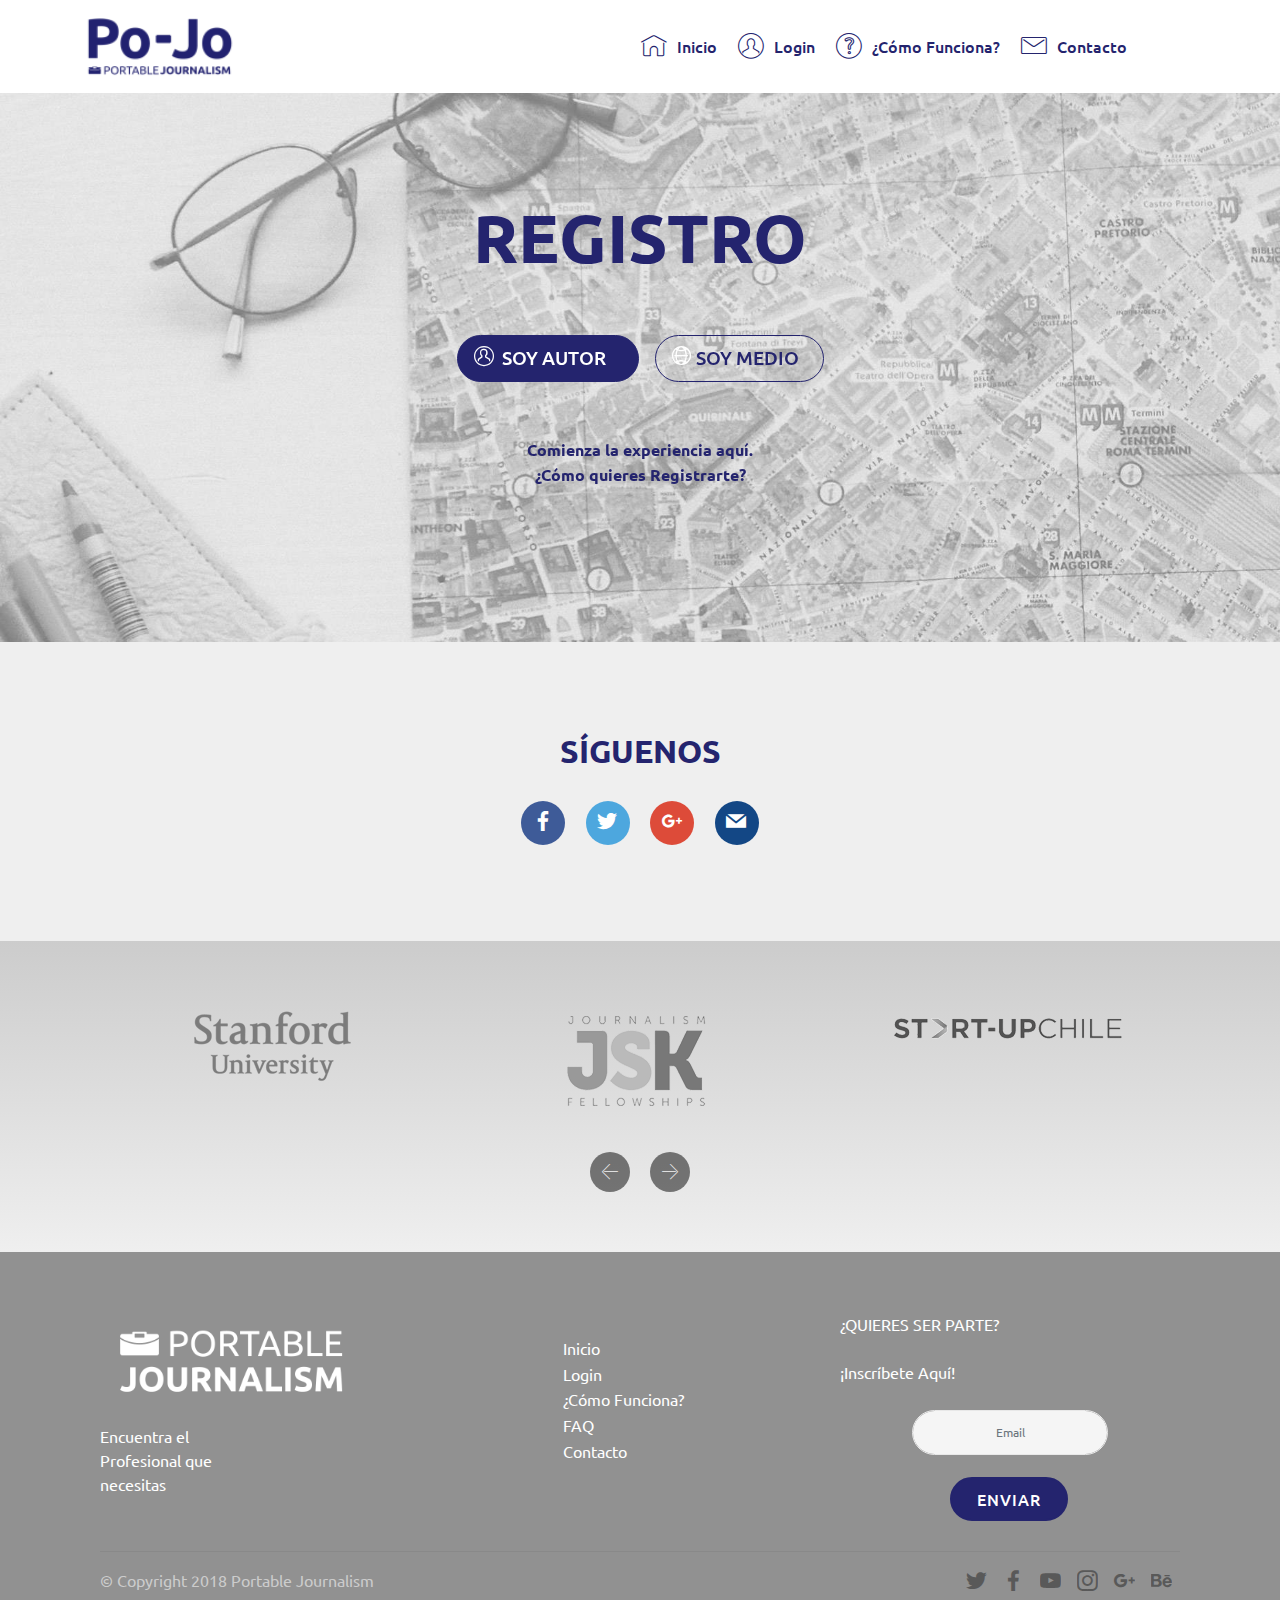
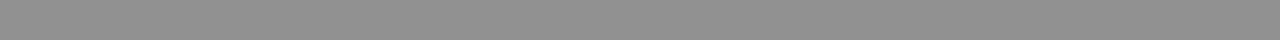
==== commit a42c7764: "create github pages" ====
--- a/page1.html
+++ b/page1.html
@@ -49,19 +49,19 @@
         </div>
         <div class="collapse navbar-collapse" id="navbarSupportedContent">
             <ul class="navbar-nav nav-dropdown nav-right" data-app-modern-menu="true"><li class="nav-item">
-                    <a class="nav-link link text-primary display-4" href="https://franciscarivas.github.io/mobirise/">
+                    <a class="nav-link link text-primary display-4" href="index.html">
                         <span class="mbri-home mbr-iconfont mbr-iconfont-btn"></span>
                         Inicio</a>
                 </li>
                 <li class="nav-item">
-                    <a class="nav-link link text-primary display-4" href="https://mobirise.com"><span class="mbri-user mbr-iconfont mbr-iconfont-btn"></span>Login</a>
-                </li><li class="nav-item"><a class="nav-link link text-primary display-4" href="https://franciscarivas.github.io/mobirise/"><span class="mbri-question mbr-iconfont mbr-iconfont-btn"></span>¿Cómo Funciona?</a></li><li class="nav-item"><a class="nav-link link text-primary display-4" href="https://franciscarivas.github.io/mobirise/"><span class="mbri-letter mbr-iconfont mbr-iconfont-btn"></span>Contacto</a></li><li class="nav-item"><a class="nav-link link text-primary display-4" href="https://mobirise.com"></a></li><li class="nav-item"><a class="nav-link link text-primary display-4" href="https://mobirise.com"></a></li><li class="nav-item"><a class="nav-link link text-primary display-4" href="https://mobirise.com"></a></li></ul>
+                    <a class="nav-link link text-primary display-4" href="page1.html"><span class="mbri-user mbr-iconfont mbr-iconfont-btn"></span>Login</a>
+                </li><li class="nav-item"><a class="nav-link link text-primary display-4" href="page3.html"><span class="mbri-question mbr-iconfont mbr-iconfont-btn"></span>¿Cómo Funciona?</a></li><li class="nav-item"><a class="nav-link link text-primary display-4" href="page2.html"><span class="mbri-letter mbr-iconfont mbr-iconfont-btn"></span>Contacto</a></li><li class="nav-item"><a class="nav-link link text-primary display-4" href="https://mobirise.com"></a></li><li class="nav-item"><a class="nav-link link text-primary display-4" href="https://mobirise.com"></a></li><li class="nav-item"><a class="nav-link link text-primary display-4" href="https://mobirise.com"></a></li></ul>
             
         </div>
     </nav>
 </section>
 
-<section class="engine"><a href="https://mobirise.me/d">free site maker</a></section><section class="tabs1 cid-qR4UCb3QMQ mbr-parallax-background" id="tabs1-10">
+<section class="engine"><a href="https://mobirise.me/r">free bootstrap template</a></section><section class="tabs1 cid-qR4UCb3QMQ mbr-parallax-background" id="tabs1-10">
 
     
 
@@ -229,7 +229,7 @@
                     </div>
 
                     <form class="form-inline" action="https://mobirise.com/" method="post" data-form-title="Mobirise Form">
-                        <input type="hidden" value="sADdyW2UWAiZ15xIVpqpXtQNQO1fu+gNnjPNq3UmLfadM1E1fRHm30F8K1wTZI/WcaprduveQyRIPOgul51IMPFvZZx5ID9nOWokq48Ke3s3LE9jr4DK8cyyBalGjjYb" data-form-email="true">
+                        <input type="hidden" value="rXUlw5ZZNIJ+xaD0OeGw5hLyDne+zyQxR6RWmYqkKdl4+AuEtiUXnTRLM085d0ZLYJ1lvh+X+jCOplnXxt9mfWe8zV8qk3DswvLcD63+QnJO+VnrDWayeTUq5vUsPXmo" data-form-email="true">
                         <div class="form-group">
                             <input type="email" class="form-control input-sm input-inverse my-2" name="email" required="" data-form-field="Email" placeholder="Email" id="email-footer3-y">
                         </div>
--- a/assets/mobirise/css/mbr-additional.css
+++ b/assets/mobirise/css/mbr-additional.css
@@ -3166,3 +3166,1624 @@
 .cid-qR4TFO7oOf .mbr-links-column {
   color: #ffffff;
 }
+.cid-qRKTVGOgcO .navbar {
+  padding: .5rem 0;
+  background: #ffffff;
+  transition: none;
+  min-height: 77px;
+}
+.cid-qRKTVGOgcO .navbar-dropdown.bg-color.transparent.opened {
+  background: #ffffff;
+}
+.cid-qRKTVGOgcO a {
+  font-style: normal;
+}
+.cid-qRKTVGOgcO .nav-item span {
+  padding-right: 0.4em;
+  line-height: 0.5em;
+  vertical-align: text-bottom;
+  position: relative;
+  text-decoration: none;
+}
+.cid-qRKTVGOgcO .nav-item a {
+  display: flex;
+  align-items: center;
+  justify-content: center;
+  padding: 0.7rem 0 !important;
+  margin: 0rem .65rem !important;
+}
+.cid-qRKTVGOgcO .nav-item:focus,
+.cid-qRKTVGOgcO .nav-link:focus {
+  outline: none;
+}
+.cid-qRKTVGOgcO .btn {
+  padding: 0.4rem 1.5rem;
+  display: inline-flex;
+  align-items: center;
+}
+.cid-qRKTVGOgcO .btn .mbr-iconfont {
+  font-size: 1.6rem;
+}
+.cid-qRKTVGOgcO .menu-logo {
+  margin-right: auto;
+}
+.cid-qRKTVGOgcO .menu-logo .navbar-brand {
+  display: flex;
+  margin-left: 5rem;
+  padding: 0;
+  transition: padding .2s;
+  min-height: 3.8rem;
+  align-items: center;
+}
+.cid-qRKTVGOgcO .menu-logo .navbar-brand .navbar-caption-wrap {
+  display: -webkit-flex;
+  -webkit-align-items: center;
+  align-items: center;
+  word-break: break-word;
+  min-width: 7rem;
+  margin: .3rem 0;
+}
+.cid-qRKTVGOgcO .menu-logo .navbar-brand .navbar-caption-wrap .navbar-caption {
+  line-height: 1.2rem !important;
+  padding-right: 2rem;
+}
+.cid-qRKTVGOgcO .menu-logo .navbar-brand .navbar-logo {
+  font-size: 4rem;
+  transition: font-size 0.25s;
+}
+.cid-qRKTVGOgcO .menu-logo .navbar-brand .navbar-logo img {
+  display: flex;
+}
+.cid-qRKTVGOgcO .menu-logo .navbar-brand .navbar-logo .mbr-iconfont {
+  transition: font-size 0.25s;
+}
+.cid-qRKTVGOgcO .navbar-toggleable-sm .navbar-collapse {
+  justify-content: flex-end;
+  -webkit-justify-content: flex-end;
+  padding-right: 5rem;
+  width: auto;
+}
+.cid-qRKTVGOgcO .navbar-toggleable-sm .navbar-collapse .navbar-nav {
+  flex-wrap: wrap;
+  -webkit-flex-wrap: wrap;
+  padding-left: 0;
+}
+.cid-qRKTVGOgcO .navbar-toggleable-sm .navbar-collapse .navbar-nav .nav-item {
+  -webkit-align-self: center;
+  align-self: center;
+}
+.cid-qRKTVGOgcO .navbar-toggleable-sm .navbar-collapse .navbar-buttons {
+  padding-left: 0;
+  padding-bottom: 0;
+}
+.cid-qRKTVGOgcO .dropdown .dropdown-menu {
+  background: #ffffff;
+  display: none;
+  position: absolute;
+  min-width: 5rem;
+  padding-top: 1.4rem;
+  padding-bottom: 1.4rem;
+  text-align: left;
+}
+.cid-qRKTVGOgcO .dropdown .dropdown-menu .dropdown-item {
+  width: auto;
+  padding: 0.235em 1.5385em 0.235em 1.5385em !important;
+}
+.cid-qRKTVGOgcO .dropdown .dropdown-menu .dropdown-item::after {
+  right: 0.5rem;
+}
+.cid-qRKTVGOgcO .dropdown .dropdown-menu .dropdown-submenu {
+  margin: 0;
+}
+.cid-qRKTVGOgcO .dropdown.open > .dropdown-menu {
+  display: block;
+}
+.cid-qRKTVGOgcO .navbar-toggleable-sm.opened:after {
+  position: absolute;
+  width: 100vw;
+  height: 100vh;
+  content: '';
+  background-color: rgba(0, 0, 0, 0.1);
+  left: 0;
+  bottom: 0;
+  transform: translateY(100%);
+  -webkit-transform: translateY(100%);
+  z-index: 1000;
+}
+.cid-qRKTVGOgcO .navbar.navbar-short {
+  min-height: 60px;
+  transition: all .2s;
+}
+.cid-qRKTVGOgcO .navbar.navbar-short .navbar-toggler-right {
+  top: 20px;
+}
+.cid-qRKTVGOgcO .navbar.navbar-short .navbar-logo a {
+  font-size: 2.5rem !important;
+  line-height: 2.5rem;
+  transition: font-size 0.25s;
+}
+.cid-qRKTVGOgcO .navbar.navbar-short .navbar-logo a .mbr-iconfont {
+  font-size: 2.5rem !important;
+}
+.cid-qRKTVGOgcO .navbar.navbar-short .navbar-logo a img {
+  height: 3rem !important;
+}
+.cid-qRKTVGOgcO .navbar.navbar-short .navbar-brand {
+  min-height: 3rem;
+}
+.cid-qRKTVGOgcO button.navbar-toggler {
+  width: 31px;
+  height: 18px;
+  cursor: pointer;
+  transition: all .2s;
+  top: 1.5rem;
+  right: 1rem;
+}
+.cid-qRKTVGOgcO button.navbar-toggler:focus {
+  outline: none;
+}
+.cid-qRKTVGOgcO button.navbar-toggler .hamburger span {
+  position: absolute;
+  right: 0;
+  width: 30px;
+  height: 2px;
+  border-right: 5px;
+  background-color: #ffffff;
+}
+.cid-qRKTVGOgcO button.navbar-toggler .hamburger span:nth-child(1) {
+  top: 0;
+  transition: all .2s;
+}
+.cid-qRKTVGOgcO button.navbar-toggler .hamburger span:nth-child(2) {
+  top: 8px;
+  transition: all .15s;
+}
+.cid-qRKTVGOgcO button.navbar-toggler .hamburger span:nth-child(3) {
+  top: 8px;
+  transition: all .15s;
+}
+.cid-qRKTVGOgcO button.navbar-toggler .hamburger span:nth-child(4) {
+  top: 16px;
+  transition: all .2s;
+}
+.cid-qRKTVGOgcO nav.opened .hamburger span:nth-child(1) {
+  top: 8px;
+  width: 0;
+  opacity: 0;
+  right: 50%;
+  transition: all .2s;
+}
+.cid-qRKTVGOgcO nav.opened .hamburger span:nth-child(2) {
+  -webkit-transform: rotate(45deg);
+  transform: rotate(45deg);
+  transition: all .25s;
+}
+.cid-qRKTVGOgcO nav.opened .hamburger span:nth-child(3) {
+  -webkit-transform: rotate(-45deg);
+  transform: rotate(-45deg);
+  transition: all .25s;
+}
+.cid-qRKTVGOgcO nav.opened .hamburger span:nth-child(4) {
+  top: 8px;
+  width: 0;
+  opacity: 0;
+  right: 50%;
+  transition: all .2s;
+}
+.cid-qRKTVGOgcO .collapsed.navbar-expand {
+  flex-direction: column;
+}
+.cid-qRKTVGOgcO .collapsed .btn {
+  display: flex;
+}
+.cid-qRKTVGOgcO .collapsed .navbar-collapse {
+  display: none !important;
+  padding-right: 0 !important;
+}
+.cid-qRKTVGOgcO .collapsed .navbar-collapse.collapsing,
+.cid-qRKTVGOgcO .collapsed .navbar-collapse.show {
+  display: block !important;
+}
+.cid-qRKTVGOgcO .collapsed .navbar-collapse.collapsing .navbar-nav,
+.cid-qRKTVGOgcO .collapsed .navbar-collapse.show .navbar-nav {
+  display: block;
+  text-align: center;
+}
+.cid-qRKTVGOgcO .collapsed .navbar-collapse.collapsing .navbar-nav .nav-item,
+.cid-qRKTVGOgcO .collapsed .navbar-collapse.show .navbar-nav .nav-item {
+  clear: both;
+}
+.cid-qRKTVGOgcO .collapsed .navbar-collapse.collapsing .navbar-nav .nav-item:last-child,
+.cid-qRKTVGOgcO .collapsed .navbar-collapse.show .navbar-nav .nav-item:last-child {
+  margin-bottom: 1rem;
+}
+.cid-qRKTVGOgcO .collapsed .navbar-collapse.collapsing .navbar-buttons,
+.cid-qRKTVGOgcO .collapsed .navbar-collapse.show .navbar-buttons {
+  text-align: center;
+}
+.cid-qRKTVGOgcO .collapsed .navbar-collapse.collapsing .navbar-buttons:last-child,
+.cid-qRKTVGOgcO .collapsed .navbar-collapse.show .navbar-buttons:last-child {
+  margin-bottom: 1rem;
+}
+.cid-qRKTVGOgcO .collapsed button.navbar-toggler {
+  display: block;
+}
+.cid-qRKTVGOgcO .collapsed .navbar-brand {
+  margin-left: 1rem !important;
+}
+.cid-qRKTVGOgcO .collapsed .navbar-toggleable-sm {
+  flex-direction: column;
+  -webkit-flex-direction: column;
+}
+.cid-qRKTVGOgcO .collapsed .dropdown .dropdown-menu {
+  width: 100%;
+  text-align: center;
+  position: relative;
+  opacity: 0;
+  display: block;
+  height: 0;
+  visibility: hidden;
+  padding: 0;
+  transition-duration: .5s;
+  transition-property: opacity,padding,height;
+}
+.cid-qRKTVGOgcO .collapsed .dropdown.open > .dropdown-menu {
+  position: relative;
+  opacity: 1;
+  height: auto;
+  padding: 1.4rem 0;
+  visibility: visible;
+}
+.cid-qRKTVGOgcO .collapsed .dropdown .dropdown-submenu {
+  left: 0;
+  text-align: center;
+  width: 100%;
+}
+.cid-qRKTVGOgcO .collapsed .dropdown .dropdown-toggle[data-toggle="dropdown-submenu"]::after {
+  margin-top: 0;
+  position: inherit;
+  right: 0;
+  top: 50%;
+  display: inline-block;
+  width: 0;
+  height: 0;
+  margin-left: .3em;
+  vertical-align: middle;
+  content: "";
+  border-top: .30em solid;
+  border-right: .30em solid transparent;
+  border-left: .30em solid transparent;
+}
+@media (max-width: 991px) {
+  .cid-qRKTVGOgcO .navbar-expand {
+    flex-direction: column;
+  }
+  .cid-qRKTVGOgcO img {
+    height: 3.8rem !important;
+  }
+  .cid-qRKTVGOgcO .btn {
+    display: flex;
+  }
+  .cid-qRKTVGOgcO button.navbar-toggler {
+    display: block;
+  }
+  .cid-qRKTVGOgcO .navbar-brand {
+    margin-left: 1rem !important;
+  }
+  .cid-qRKTVGOgcO .navbar-toggleable-sm {
+    flex-direction: column;
+    -webkit-flex-direction: column;
+  }
+  .cid-qRKTVGOgcO .navbar-collapse {
+    display: none !important;
+    padding-right: 0 !important;
+  }
+  .cid-qRKTVGOgcO .navbar-collapse.collapsing,
+  .cid-qRKTVGOgcO .navbar-collapse.show {
+    display: block !important;
+  }
+  .cid-qRKTVGOgcO .navbar-collapse.collapsing .navbar-nav,
+  .cid-qRKTVGOgcO .navbar-collapse.show .navbar-nav {
+    display: block;
+    text-align: center;
+  }
+  .cid-qRKTVGOgcO .navbar-collapse.collapsing .navbar-nav .nav-item,
+  .cid-qRKTVGOgcO .navbar-collapse.show .navbar-nav .nav-item {
+    clear: both;
+  }
+  .cid-qRKTVGOgcO .navbar-collapse.collapsing .navbar-nav .nav-item:last-child,
+  .cid-qRKTVGOgcO .navbar-collapse.show .navbar-nav .nav-item:last-child {
+    margin-bottom: 1rem;
+  }
+  .cid-qRKTVGOgcO .navbar-collapse.collapsing .navbar-buttons,
+  .cid-qRKTVGOgcO .navbar-collapse.show .navbar-buttons {
+    text-align: center;
+  }
+  .cid-qRKTVGOgcO .navbar-collapse.collapsing .navbar-buttons:last-child,
+  .cid-qRKTVGOgcO .navbar-collapse.show .navbar-buttons:last-child {
+    margin-bottom: 1rem;
+  }
+  .cid-qRKTVGOgcO .dropdown .dropdown-menu {
+    width: 100%;
+    text-align: center;
+    position: relative;
+    opacity: 0;
+    display: block;
+    height: 0;
+    visibility: hidden;
+    padding: 0;
+    transition-duration: .5s;
+    transition-property: opacity,padding,height;
+  }
+  .cid-qRKTVGOgcO .dropdown.open > .dropdown-menu {
+    position: relative;
+    opacity: 1;
+    height: auto;
+    padding: 1.4rem 0;
+    visibility: visible;
+  }
+  .cid-qRKTVGOgcO .dropdown .dropdown-submenu {
+    left: 0;
+    text-align: center;
+    width: 100%;
+  }
+  .cid-qRKTVGOgcO .dropdown .dropdown-toggle[data-toggle="dropdown-submenu"]::after {
+    margin-top: 0;
+    position: inherit;
+    right: 0;
+    top: 50%;
+    display: inline-block;
+    width: 0;
+    height: 0;
+    margin-left: .3em;
+    vertical-align: middle;
+    content: "";
+    border-top: .30em solid;
+    border-right: .30em solid transparent;
+    border-left: .30em solid transparent;
+  }
+}
+@media (min-width: 767px) {
+  .cid-qRKTVGOgcO .menu-logo {
+    flex-shrink: 0;
+  }
+}
+.cid-qRKTVGOgcO .navbar-collapse {
+  flex-basis: auto;
+}
+.cid-qRKTVGOgcO .nav-link:hover,
+.cid-qRKTVGOgcO .dropdown-item:hover {
+  color: #c1c1c1 !important;
+}
+.cid-qRKTVI0O2D {
+  padding-top: 135px;
+  padding-bottom: 45px;
+  background-image: url("../../../assets/images/banner-7-1920x1080.jpg");
+}
+.cid-qRKTVI0O2D P {
+  color: #ffffff;
+  text-align: right;
+}
+.cid-qRKTVI0O2D H3 {
+  text-align: right;
+}
+.cid-qRKTVI0O2D H1 {
+  text-align: right;
+}
+.cid-qRL1RBWlOW {
+  padding-top: 90px;
+  padding-bottom: 90px;
+  background-image: url("../../../assets/images/banner-8-1920x1080.jpg");
+}
+.cid-qRL1RBWlOW .title {
+  margin-bottom: 2rem;
+}
+.cid-qRL1RBWlOW .mbr-section-subtitle {
+  color: #767676;
+}
+.cid-qRL1RBWlOW a:not([href]):not([tabindex]) {
+  color: #fff;
+  border-radius: 3px;
+}
+.cid-qRL1RBWlOW a.btn-white:not([href]):not([tabindex]) {
+  color: #333;
+}
+.cid-qRL1RBWlOW .multi-horizontal {
+  flex-grow: 1;
+  -webkit-flex-grow: 1;
+  max-width: 100%;
+}
+.cid-qRL1RBWlOW .input-group-btn {
+  display: block;
+  text-align: center;
+}
+.cid-qRL1RBWlOW LABEL {
+  color: #24246e;
+}
+.cid-qRKTVOZsej {
+  padding-top: 90px;
+  padding-bottom: 90px;
+  background-color: #efefef;
+}
+.cid-qRKTVOZsej .socicon-bg-facebook {
+  background: #3e5b98;
+  color: #ffffff;
+}
+.cid-qRKTVOZsej .socicon-bg-twitter {
+  background: #4da7de;
+  color: #ffffff;
+}
+.cid-qRKTVOZsej .socicon-bg-googleplus {
+  background: #dd4b39;
+  color: #ffffff;
+}
+.cid-qRKTVOZsej .socicon-bg-vkontakte {
+  background: #5a7fa6;
+  color: #ffffff;
+}
+.cid-qRKTVOZsej .socicon-bg-odnoklassniki {
+  background: #f48420;
+  color: #ffffff;
+}
+.cid-qRKTVOZsej .socicon-bg-pinterest {
+  background: #c92619;
+  color: #ffffff;
+}
+.cid-qRKTVOZsej .socicon-bg-mail {
+  background: #134785;
+  color: #ffffff;
+}
+.cid-qRKTVOZsej .btn-social {
+  border: none !important;
+}
+.cid-qRKTVOZsej [class^="socicon-"]:before,
+.cid-qRKTVOZsej [class*=" socicon-"]:before {
+  line-height: 44px;
+}
+@media (max-width: 767px) {
+  .cid-qRKTVOZsej .btn {
+    font-size: 20px !important;
+  }
+}
+.cid-qRKTVOZsej .mbr-section-title {
+  color: #24246e;
+}
+.cid-qRKTVPQYal {
+  padding-top: 60px;
+  padding-bottom: 60px;
+  background-color: #cccccc;
+  background: linear-gradient(#cccccc, #efefef);
+}
+.cid-qRKTVPQYal .carousel-control {
+  background: #000;
+}
+.cid-qRKTVPQYal .mbr-section-subtitle {
+  color: #767676;
+}
+.cid-qRKTVPQYal .carousel-item {
+  -webkit-justify-content: center;
+  justify-content: center;
+}
+.cid-qRKTVPQYal .carousel-item .media-container-row {
+  -webkit-flex-grow: 1;
+  flex-grow: 1;
+}
+.cid-qRKTVPQYal .carousel-item .wrap-img {
+  text-align: center;
+}
+.cid-qRKTVPQYal .carousel-item .wrap-img img {
+  max-height: 150px;
+  width: auto;
+  max-width: 100%;
+}
+.cid-qRKTVPQYal .carousel-controls {
+  display: flex;
+  -webkit-justify-content: center;
+  justify-content: center;
+}
+.cid-qRKTVPQYal .carousel-controls .carousel-control {
+  background: #000;
+  border-radius: 50%;
+  position: static;
+  width: 40px;
+  height: 40px;
+  margin-top: 2rem;
+  border-width: 1px;
+}
+.cid-qRKTVPQYal .carousel-controls .carousel-control.carousel-control-prev {
+  left: auto;
+  margin-right: 20px;
+  margin-left: 0;
+}
+.cid-qRKTVPQYal .carousel-controls .carousel-control.carousel-control-next {
+  right: auto;
+  margin-right: 0;
+}
+.cid-qRKTVPQYal .carousel-controls .carousel-control .mbr-iconfont {
+  font-size: 1rem;
+}
+.cid-qRKTVPQYal .cloneditem-1,
+.cid-qRKTVPQYal .cloneditem-2,
+.cid-qRKTVPQYal .cloneditem-3,
+.cid-qRKTVPQYal .cloneditem-4,
+.cid-qRKTVPQYal .cloneditem-5 {
+  display: none;
+}
+.cid-qRKTVPQYal .col-lg-15 {
+  -webkit-box-flex: 0;
+  -ms-flex: 0 0 100%;
+  -webkit-flex: 0 0 100%;
+  flex: 0 0 100%;
+  max-width: 100%;
+  position: relative;
+  min-height: 1px;
+  padding-right: 10px;
+  padding-left: 10px;
+  width: 100%;
+}
+@media (min-width: 992px) {
+  .cid-qRKTVPQYal .col-lg-15 {
+    -ms-flex: 0 0 20%;
+    -webkit-flex: 0 0 20%;
+    flex: 0 0 20%;
+    max-width: 20%;
+    width: 20%;
+  }
+  .cid-qRKTVPQYal .carousel-inner.slides2 > .carousel-item.active.carousel-item-right,
+  .cid-qRKTVPQYal .carousel-inner.slides2 > .carousel-item.carousel-item-next {
+    left: 0;
+    -webkit-transform: translate3d(50%, 0, 0);
+    transform: translate3d(50%, 0, 0);
+  }
+  .cid-qRKTVPQYal .carousel-inner.slides2 > .carousel-item.active.carousel-item-left,
+  .cid-qRKTVPQYal .carousel-inner.slides2 > .carousel-item.carousel-item-prev {
+    left: 0;
+    -webkit-transform: translate3d(-50%, 0, 0);
+    transform: translate3d(-50%, 0, 0);
+  }
+  .cid-qRKTVPQYal .carousel-inner.slides2 > .carousel-item.carousel-item-left,
+  .cid-qRKTVPQYal .carousel-inner.slides2 > .carousel-item.carousel-item-prev.carousel-item-right,
+  .cid-qRKTVPQYal .carousel-inner.slides2 > .carousel-item.active {
+    left: 0;
+    -webkit-transform: translate3d(0, 0, 0);
+    transform: translate3d(0, 0, 0);
+  }
+  .cid-qRKTVPQYal .carousel-inner.slides2 .cloneditem-1,
+  .cid-qRKTVPQYal .carousel-inner.slides2 .cloneditem-2,
+  .cid-qRKTVPQYal .carousel-inner.slides2 .cloneditem-3 {
+    display: block;
+  }
+  .cid-qRKTVPQYal .carousel-inner.slides3 > .carousel-item.active.carousel-item-right,
+  .cid-qRKTVPQYal .carousel-inner.slides3 > .carousel-item.carousel-item-next {
+    left: 0;
+    -webkit-transform: translate3d(33.333333%, 0, 0);
+    transform: translate3d(33.333333%, 0, 0);
+  }
+  .cid-qRKTVPQYal .carousel-inner.slides3 > .carousel-item.active.carousel-item-left,
+  .cid-qRKTVPQYal .carousel-inner.slides3 > .carousel-item.carousel-item-prev {
+    left: 0;
+    -webkit-transform: translate3d(-33.333333%, 0, 0);
+    transform: translate3d(-33.333333%, 0, 0);
+  }
+  .cid-qRKTVPQYal .carousel-inner.slides3 > .carousel-item.carousel-item-left,
+  .cid-qRKTVPQYal .carousel-inner.slides3 > .carousel-item.carousel-item-prev.carousel-item-right,
+  .cid-qRKTVPQYal .carousel-inner.slides3 > .carousel-item.active {
+    left: 0;
+    -webkit-transform: translate3d(0, 0, 0);
+    transform: translate3d(0, 0, 0);
+  }
+  .cid-qRKTVPQYal .carousel-inner.slides3 .cloneditem-1,
+  .cid-qRKTVPQYal .carousel-inner.slides3 .cloneditem-2,
+  .cid-qRKTVPQYal .carousel-inner.slides3 .cloneditem-3 {
+    display: block;
+  }
+  .cid-qRKTVPQYal .carousel-inner.slides4 > .carousel-item.active.carousel-item-right,
+  .cid-qRKTVPQYal .carousel-inner.slides4 > .carousel-item.carousel-item-next {
+    left: 0;
+    -webkit-transform: translate3d(25%, 0, 0);
+    transform: translate3d(25%, 0, 0);
+  }
+  .cid-qRKTVPQYal .carousel-inner.slides4 > .carousel-item.active.carousel-item-left,
+  .cid-qRKTVPQYal .carousel-inner.slides4 > .carousel-item.carousel-item-prev {
+    left: 0;
+    -webkit-transform: translate3d(-25%, 0, 0);
+    transform: translate3d(-25%, 0, 0);
+  }
+  .cid-qRKTVPQYal .carousel-inner.slides4 > .carousel-item.carousel-item-left,
+  .cid-qRKTVPQYal .carousel-inner.slides4 > .carousel-item.carousel-item-prev.carousel-item-right,
+  .cid-qRKTVPQYal .carousel-inner.slides4 > .carousel-item.active {
+    left: 0;
+    -webkit-transform: translate3d(0, 0, 0);
+    transform: translate3d(0, 0, 0);
+  }
+  .cid-qRKTVPQYal .carousel-inner.slides4 .cloneditem-1,
+  .cid-qRKTVPQYal .carousel-inner.slides4 .cloneditem-2,
+  .cid-qRKTVPQYal .carousel-inner.slides4 .cloneditem-3 {
+    display: block;
+  }
+  .cid-qRKTVPQYal .carousel-inner.slides5 > .carousel-item.active.carousel-item-right,
+  .cid-qRKTVPQYal .carousel-inner.slides5 > .carousel-item.carousel-item-next {
+    left: 0;
+    -webkit-transform: translate3d(20%, 0, 0);
+    transform: translate3d(20%, 0, 0);
+  }
+  .cid-qRKTVPQYal .carousel-inner.slides5 > .carousel-item.active.carousel-item-left,
+  .cid-qRKTVPQYal .carousel-inner.slides5 > .carousel-item.carousel-item-prev {
+    left: 0;
+    -webkit-transform: translate3d(-20%, 0, 0);
+    transform: translate3d(-20%, 0, 0);
+  }
+  .cid-qRKTVPQYal .carousel-inner.slides5 > .carousel-item.carousel-item-left,
+  .cid-qRKTVPQYal .carousel-inner.slides5 > .carousel-item.carousel-item-prev.carousel-item-right,
+  .cid-qRKTVPQYal .carousel-inner.slides5 > .carousel-item.active {
+    left: 0;
+    -webkit-transform: translate3d(0, 0, 0);
+    transform: translate3d(0, 0, 0);
+  }
+  .cid-qRKTVPQYal .carousel-inner.slides5 .cloneditem-1,
+  .cid-qRKTVPQYal .carousel-inner.slides5 .cloneditem-2,
+  .cid-qRKTVPQYal .carousel-inner.slides5 .cloneditem-3,
+  .cid-qRKTVPQYal .carousel-inner.slides5 .cloneditem-4 {
+    display: block;
+  }
+  .cid-qRKTVPQYal .carousel-inner.slides6 > .carousel-item.active.carousel-item-right,
+  .cid-qRKTVPQYal .carousel-inner.slides6 > .carousel-item.carousel-item-next {
+    left: 0;
+    -webkit-transform: translate3d(16.666667%, 0, 0);
+    transform: translate3d(16.666667%, 0, 0);
+  }
+  .cid-qRKTVPQYal .carousel-inner.slides6 > .carousel-item.active.carousel-item-left,
+  .cid-qRKTVPQYal .carousel-inner.slides6 > .carousel-item.carousel-item-prev {
+    left: 0;
+    -webkit-transform: translate3d(-16.666667%, 0, 0);
+    transform: translate3d(-16.666667%, 0, 0);
+  }
+  .cid-qRKTVPQYal .carousel-inner.slides6 > .carousel-item.carousel-item-left,
+  .cid-qRKTVPQYal .carousel-inner.slides6 > .carousel-item.carousel-item-prev.carousel-item-right,
+  .cid-qRKTVPQYal .carousel-inner.slides6 > .carousel-item.active {
+    left: 0;
+    -webkit-transform: translate3d(0, 0, 0);
+    transform: translate3d(0, 0, 0);
+  }
+  .cid-qRKTVPQYal .carousel-inner.slides6 .cloneditem-1,
+  .cid-qRKTVPQYal .carousel-inner.slides6 .cloneditem-2,
+  .cid-qRKTVPQYal .carousel-inner.slides6 .cloneditem-3,
+  .cid-qRKTVPQYal .carousel-inner.slides6 .cloneditem-4,
+  .cid-qRKTVPQYal .carousel-inner.slides6 .cloneditem-5 {
+    display: block;
+  }
+}
+.cid-qRKTVQZQvh {
+  padding-top: 60px;
+  padding-bottom: 30px;
+  background-color: #919191;
+}
+.cid-qRKTVQZQvh .form-text {
+  color: #ffffff;
+}
+@media (max-width: 767px) {
+  .cid-qRKTVQZQvh .content {
+    text-align: center;
+  }
+  .cid-qRKTVQZQvh .content > div:not(:last-child) {
+    margin-bottom: 2rem;
+  }
+}
+.cid-qRKTVQZQvh .input-group {
+  flex-wrap: wrap;
+  -webkit-flex-wrap: wrap;
+  justify-content: center;
+}
+.cid-qRKTVQZQvh .input-group-btn {
+  display: inline-block;
+}
+.cid-qRKTVQZQvh .input-group-btn a.btn {
+  margin: 0 !important;
+  color: #fff;
+}
+.cid-qRKTVQZQvh .img-logo img {
+  height: 6rem;
+}
+.cid-qRKTVQZQvh [type="email"] {
+  font-size: .75rem;
+  text-align: center;
+  min-width: 150px;
+}
+.cid-qRKTVQZQvh [type="submit"] {
+  padding: .75rem 1.5625rem !important;
+  margin-left: .625rem;
+  text-transform: none;
+  text-align: center;
+}
+.cid-qRKTVQZQvh .copyright .mbr-text {
+  color: #767676;
+}
+@media (max-width: 767px) {
+  .cid-qRKTVQZQvh .footer-lower .copyright {
+    margin-bottom: 1rem;
+    text-align: center;
+  }
+}
+.cid-qRKTVQZQvh .footer-lower hr {
+  margin: 1rem 0;
+  border-color: #000;
+  opacity: .05;
+}
+.cid-qRKTVQZQvh .footer-lower .social-list {
+  padding-left: 0;
+  margin-bottom: 0;
+  list-style: none;
+  display: flex;
+  flex-wrap: wrap;
+  justify-content: flex-end;
+  -webkit-justify-content: flex-end;
+}
+.cid-qRKTVQZQvh .footer-lower .social-list .mbr-iconfont-social {
+  font-size: 1.3rem;
+  color: #232323;
+}
+.cid-qRKTVQZQvh .footer-lower .social-list .soc-item {
+  margin: 0 .5rem;
+}
+.cid-qRKTVQZQvh .footer-lower .social-list a {
+  margin: 0;
+  opacity: .5;
+  -webkit-transition: .2s linear;
+  transition: .2s linear;
+}
+.cid-qRKTVQZQvh .footer-lower .social-list a:hover {
+  opacity: 1;
+}
+@media (max-width: 767px) {
+  .cid-qRKTVQZQvh .footer-lower .social-list {
+    justify-content: center;
+    -webkit-justify-content: center;
+  }
+}
+.cid-qRKTVQZQvh form .input-group input.form-control,
+.cid-qRKTVQZQvh form .input-group-btn .btn {
+  border-top-right-radius: 3px;
+  border-bottom-right-radius: 3px;
+  border-top-left-radius: 3px;
+  border-bottom-left-radius: 3px;
+}
+.cid-qRKTVQZQvh .form-inline {
+  justify-content: center;
+}
+.cid-qRKTVQZQvh .form-group {
+  margin: 0;
+}
+@media (max-width: 767px) {
+  .cid-qRKTVQZQvh .foot-logo {
+    text-align: center !important;
+  }
+  .cid-qRKTVQZQvh .foot-title {
+    text-align: center !important;
+  }
+  .cid-qRKTVQZQvh .mbr-text {
+    text-align: center !important;
+  }
+}
+.cid-qRKTVQZQvh .foot-title {
+  color: #ffffff;
+}
+.cid-qRKTVQZQvh .foot-logo {
+  color: #ffffff;
+}
+.cid-qRKTVQZQvh .copyright .mbr-text {
+  color: #cccccc;
+}
+.cid-qRKTVQZQvh .mbr-links-column {
+  color: #ffffff;
+}
+.cid-qRL3XZCI11 .navbar {
+  padding: .5rem 0;
+  background: #ffffff;
+  transition: none;
+  min-height: 77px;
+}
+.cid-qRL3XZCI11 .navbar-dropdown.bg-color.transparent.opened {
+  background: #ffffff;
+}
+.cid-qRL3XZCI11 a {
+  font-style: normal;
+}
+.cid-qRL3XZCI11 .nav-item span {
+  padding-right: 0.4em;
+  line-height: 0.5em;
+  vertical-align: text-bottom;
+  position: relative;
+  text-decoration: none;
+}
+.cid-qRL3XZCI11 .nav-item a {
+  display: flex;
+  align-items: center;
+  justify-content: center;
+  padding: 0.7rem 0 !important;
+  margin: 0rem .65rem !important;
+}
+.cid-qRL3XZCI11 .nav-item:focus,
+.cid-qRL3XZCI11 .nav-link:focus {
+  outline: none;
+}
+.cid-qRL3XZCI11 .btn {
+  padding: 0.4rem 1.5rem;
+  display: inline-flex;
+  align-items: center;
+}
+.cid-qRL3XZCI11 .btn .mbr-iconfont {
+  font-size: 1.6rem;
+}
+.cid-qRL3XZCI11 .menu-logo {
+  margin-right: auto;
+}
+.cid-qRL3XZCI11 .menu-logo .navbar-brand {
+  display: flex;
+  margin-left: 5rem;
+  padding: 0;
+  transition: padding .2s;
+  min-height: 3.8rem;
+  align-items: center;
+}
+.cid-qRL3XZCI11 .menu-logo .navbar-brand .navbar-caption-wrap {
+  display: -webkit-flex;
+  -webkit-align-items: center;
+  align-items: center;
+  word-break: break-word;
+  min-width: 7rem;
+  margin: .3rem 0;
+}
+.cid-qRL3XZCI11 .menu-logo .navbar-brand .navbar-caption-wrap .navbar-caption {
+  line-height: 1.2rem !important;
+  padding-right: 2rem;
+}
+.cid-qRL3XZCI11 .menu-logo .navbar-brand .navbar-logo {
+  font-size: 4rem;
+  transition: font-size 0.25s;
+}
+.cid-qRL3XZCI11 .menu-logo .navbar-brand .navbar-logo img {
+  display: flex;
+}
+.cid-qRL3XZCI11 .menu-logo .navbar-brand .navbar-logo .mbr-iconfont {
+  transition: font-size 0.25s;
+}
+.cid-qRL3XZCI11 .navbar-toggleable-sm .navbar-collapse {
+  justify-content: flex-end;
+  -webkit-justify-content: flex-end;
+  padding-right: 5rem;
+  width: auto;
+}
+.cid-qRL3XZCI11 .navbar-toggleable-sm .navbar-collapse .navbar-nav {
+  flex-wrap: wrap;
+  -webkit-flex-wrap: wrap;
+  padding-left: 0;
+}
+.cid-qRL3XZCI11 .navbar-toggleable-sm .navbar-collapse .navbar-nav .nav-item {
+  -webkit-align-self: center;
+  align-self: center;
+}
+.cid-qRL3XZCI11 .navbar-toggleable-sm .navbar-collapse .navbar-buttons {
+  padding-left: 0;
+  padding-bottom: 0;
+}
+.cid-qRL3XZCI11 .dropdown .dropdown-menu {
+  background: #ffffff;
+  display: none;
+  position: absolute;
+  min-width: 5rem;
+  padding-top: 1.4rem;
+  padding-bottom: 1.4rem;
+  text-align: left;
+}
+.cid-qRL3XZCI11 .dropdown .dropdown-menu .dropdown-item {
+  width: auto;
+  padding: 0.235em 1.5385em 0.235em 1.5385em !important;
+}
+.cid-qRL3XZCI11 .dropdown .dropdown-menu .dropdown-item::after {
+  right: 0.5rem;
+}
+.cid-qRL3XZCI11 .dropdown .dropdown-menu .dropdown-submenu {
+  margin: 0;
+}
+.cid-qRL3XZCI11 .dropdown.open > .dropdown-menu {
+  display: block;
+}
+.cid-qRL3XZCI11 .navbar-toggleable-sm.opened:after {
+  position: absolute;
+  width: 100vw;
+  height: 100vh;
+  content: '';
+  background-color: rgba(0, 0, 0, 0.1);
+  left: 0;
+  bottom: 0;
+  transform: translateY(100%);
+  -webkit-transform: translateY(100%);
+  z-index: 1000;
+}
+.cid-qRL3XZCI11 .navbar.navbar-short {
+  min-height: 60px;
+  transition: all .2s;
+}
+.cid-qRL3XZCI11 .navbar.navbar-short .navbar-toggler-right {
+  top: 20px;
+}
+.cid-qRL3XZCI11 .navbar.navbar-short .navbar-logo a {
+  font-size: 2.5rem !important;
+  line-height: 2.5rem;
+  transition: font-size 0.25s;
+}
+.cid-qRL3XZCI11 .navbar.navbar-short .navbar-logo a .mbr-iconfont {
+  font-size: 2.5rem !important;
+}
+.cid-qRL3XZCI11 .navbar.navbar-short .navbar-logo a img {
+  height: 3rem !important;
+}
+.cid-qRL3XZCI11 .navbar.navbar-short .navbar-brand {
+  min-height: 3rem;
+}
+.cid-qRL3XZCI11 button.navbar-toggler {
+  width: 31px;
+  height: 18px;
+  cursor: pointer;
+  transition: all .2s;
+  top: 1.5rem;
+  right: 1rem;
+}
+.cid-qRL3XZCI11 button.navbar-toggler:focus {
+  outline: none;
+}
+.cid-qRL3XZCI11 button.navbar-toggler .hamburger span {
+  position: absolute;
+  right: 0;
+  width: 30px;
+  height: 2px;
+  border-right: 5px;
+  background-color: #ffffff;
+}
+.cid-qRL3XZCI11 button.navbar-toggler .hamburger span:nth-child(1) {
+  top: 0;
+  transition: all .2s;
+}
+.cid-qRL3XZCI11 button.navbar-toggler .hamburger span:nth-child(2) {
+  top: 8px;
+  transition: all .15s;
+}
+.cid-qRL3XZCI11 button.navbar-toggler .hamburger span:nth-child(3) {
+  top: 8px;
+  transition: all .15s;
+}
+.cid-qRL3XZCI11 button.navbar-toggler .hamburger span:nth-child(4) {
+  top: 16px;
+  transition: all .2s;
+}
+.cid-qRL3XZCI11 nav.opened .hamburger span:nth-child(1) {
+  top: 8px;
+  width: 0;
+  opacity: 0;
+  right: 50%;
+  transition: all .2s;
+}
+.cid-qRL3XZCI11 nav.opened .hamburger span:nth-child(2) {
+  -webkit-transform: rotate(45deg);
+  transform: rotate(45deg);
+  transition: all .25s;
+}
+.cid-qRL3XZCI11 nav.opened .hamburger span:nth-child(3) {
+  -webkit-transform: rotate(-45deg);
+  transform: rotate(-45deg);
+  transition: all .25s;
+}
+.cid-qRL3XZCI11 nav.opened .hamburger span:nth-child(4) {
+  top: 8px;
+  width: 0;
+  opacity: 0;
+  right: 50%;
+  transition: all .2s;
+}
+.cid-qRL3XZCI11 .collapsed.navbar-expand {
+  flex-direction: column;
+}
+.cid-qRL3XZCI11 .collapsed .btn {
+  display: flex;
+}
+.cid-qRL3XZCI11 .collapsed .navbar-collapse {
+  display: none !important;
+  padding-right: 0 !important;
+}
+.cid-qRL3XZCI11 .collapsed .navbar-collapse.collapsing,
+.cid-qRL3XZCI11 .collapsed .navbar-collapse.show {
+  display: block !important;
+}
+.cid-qRL3XZCI11 .collapsed .navbar-collapse.collapsing .navbar-nav,
+.cid-qRL3XZCI11 .collapsed .navbar-collapse.show .navbar-nav {
+  display: block;
+  text-align: center;
+}
+.cid-qRL3XZCI11 .collapsed .navbar-collapse.collapsing .navbar-nav .nav-item,
+.cid-qRL3XZCI11 .collapsed .navbar-collapse.show .navbar-nav .nav-item {
+  clear: both;
+}
+.cid-qRL3XZCI11 .collapsed .navbar-collapse.collapsing .navbar-nav .nav-item:last-child,
+.cid-qRL3XZCI11 .collapsed .navbar-collapse.show .navbar-nav .nav-item:last-child {
+  margin-bottom: 1rem;
+}
+.cid-qRL3XZCI11 .collapsed .navbar-collapse.collapsing .navbar-buttons,
+.cid-qRL3XZCI11 .collapsed .navbar-collapse.show .navbar-buttons {
+  text-align: center;
+}
+.cid-qRL3XZCI11 .collapsed .navbar-collapse.collapsing .navbar-buttons:last-child,
+.cid-qRL3XZCI11 .collapsed .navbar-collapse.show .navbar-buttons:last-child {
+  margin-bottom: 1rem;
+}
+.cid-qRL3XZCI11 .collapsed button.navbar-toggler {
+  display: block;
+}
+.cid-qRL3XZCI11 .collapsed .navbar-brand {
+  margin-left: 1rem !important;
+}
+.cid-qRL3XZCI11 .collapsed .navbar-toggleable-sm {
+  flex-direction: column;
+  -webkit-flex-direction: column;
+}
+.cid-qRL3XZCI11 .collapsed .dropdown .dropdown-menu {
+  width: 100%;
+  text-align: center;
+  position: relative;
+  opacity: 0;
+  display: block;
+  height: 0;
+  visibility: hidden;
+  padding: 0;
+  transition-duration: .5s;
+  transition-property: opacity,padding,height;
+}
+.cid-qRL3XZCI11 .collapsed .dropdown.open > .dropdown-menu {
+  position: relative;
+  opacity: 1;
+  height: auto;
+  padding: 1.4rem 0;
+  visibility: visible;
+}
+.cid-qRL3XZCI11 .collapsed .dropdown .dropdown-submenu {
+  left: 0;
+  text-align: center;
+  width: 100%;
+}
+.cid-qRL3XZCI11 .collapsed .dropdown .dropdown-toggle[data-toggle="dropdown-submenu"]::after {
+  margin-top: 0;
+  position: inherit;
+  right: 0;
+  top: 50%;
+  display: inline-block;
+  width: 0;
+  height: 0;
+  margin-left: .3em;
+  vertical-align: middle;
+  content: "";
+  border-top: .30em solid;
+  border-right: .30em solid transparent;
+  border-left: .30em solid transparent;
+}
+@media (max-width: 991px) {
+  .cid-qRL3XZCI11 .navbar-expand {
+    flex-direction: column;
+  }
+  .cid-qRL3XZCI11 img {
+    height: 3.8rem !important;
+  }
+  .cid-qRL3XZCI11 .btn {
+    display: flex;
+  }
+  .cid-qRL3XZCI11 button.navbar-toggler {
+    display: block;
+  }
+  .cid-qRL3XZCI11 .navbar-brand {
+    margin-left: 1rem !important;
+  }
+  .cid-qRL3XZCI11 .navbar-toggleable-sm {
+    flex-direction: column;
+    -webkit-flex-direction: column;
+  }
+  .cid-qRL3XZCI11 .navbar-collapse {
+    display: none !important;
+    padding-right: 0 !important;
+  }
+  .cid-qRL3XZCI11 .navbar-collapse.collapsing,
+  .cid-qRL3XZCI11 .navbar-collapse.show {
+    display: block !important;
+  }
+  .cid-qRL3XZCI11 .navbar-collapse.collapsing .navbar-nav,
+  .cid-qRL3XZCI11 .navbar-collapse.show .navbar-nav {
+    display: block;
+    text-align: center;
+  }
+  .cid-qRL3XZCI11 .navbar-collapse.collapsing .navbar-nav .nav-item,
+  .cid-qRL3XZCI11 .navbar-collapse.show .navbar-nav .nav-item {
+    clear: both;
+  }
+  .cid-qRL3XZCI11 .navbar-collapse.collapsing .navbar-nav .nav-item:last-child,
+  .cid-qRL3XZCI11 .navbar-collapse.show .navbar-nav .nav-item:last-child {
+    margin-bottom: 1rem;
+  }
+  .cid-qRL3XZCI11 .navbar-collapse.collapsing .navbar-buttons,
+  .cid-qRL3XZCI11 .navbar-collapse.show .navbar-buttons {
+    text-align: center;
+  }
+  .cid-qRL3XZCI11 .navbar-collapse.collapsing .navbar-buttons:last-child,
+  .cid-qRL3XZCI11 .navbar-collapse.show .navbar-buttons:last-child {
+    margin-bottom: 1rem;
+  }
+  .cid-qRL3XZCI11 .dropdown .dropdown-menu {
+    width: 100%;
+    text-align: center;
+    position: relative;
+    opacity: 0;
+    display: block;
+    height: 0;
+    visibility: hidden;
+    padding: 0;
+    transition-duration: .5s;
+    transition-property: opacity,padding,height;
+  }
+  .cid-qRL3XZCI11 .dropdown.open > .dropdown-menu {
+    position: relative;
+    opacity: 1;
+    height: auto;
+    padding: 1.4rem 0;
+    visibility: visible;
+  }
+  .cid-qRL3XZCI11 .dropdown .dropdown-submenu {
+    left: 0;
+    text-align: center;
+    width: 100%;
+  }
+  .cid-qRL3XZCI11 .dropdown .dropdown-toggle[data-toggle="dropdown-submenu"]::after {
+    margin-top: 0;
+    position: inherit;
+    right: 0;
+    top: 50%;
+    display: inline-block;
+    width: 0;
+    height: 0;
+    margin-left: .3em;
+    vertical-align: middle;
+    content: "";
+    border-top: .30em solid;
+    border-right: .30em solid transparent;
+    border-left: .30em solid transparent;
+  }
+}
+@media (min-width: 767px) {
+  .cid-qRL3XZCI11 .menu-logo {
+    flex-shrink: 0;
+  }
+}
+.cid-qRL3XZCI11 .navbar-collapse {
+  flex-basis: auto;
+}
+.cid-qRL3XZCI11 .nav-link:hover,
+.cid-qRL3XZCI11 .dropdown-item:hover {
+  color: #c1c1c1 !important;
+}
+.cid-qRL3Y16LX8 {
+  padding-top: 135px;
+  padding-bottom: 105px;
+  background-image: url("../../../assets/images/banner-9-1920x1080.jpg");
+}
+.cid-qRL3Y16LX8 P {
+  color: #ffffff;
+  text-align: center;
+}
+.cid-qRL3Y16LX8 H3 {
+  text-align: right;
+}
+.cid-qRL5xuxV5b {
+  padding-top: 90px;
+  padding-bottom: 90px;
+  background-color: #ffffff;
+}
+.cid-qRL5xuxV5b h3 {
+  text-align: center;
+}
+.cid-qRL5xuxV5b .mbr-section-subtitle {
+  color: #767676;
+  font-weight: 300;
+}
+.cid-qRL5xuxV5b .mbr-content-text {
+  color: #767676;
+}
+.cid-qRL5xuxV5b .panel-item {
+  background: #ffffff;
+}
+.cid-qRL5xuxV5b .card {
+  word-wrap: break-word;
+}
+.cid-qRL5xuxV5b .mbr-iconfont {
+  font-size: 80px;
+  color: #149dcc;
+}
+.cid-qRL5xuxV5b .mbr-section-title {
+  color: #24246e;
+}
+.cid-qRL5xuxV5b H4 {
+  color: #24246e;
+}
+.cid-qRL5xuxV5b H3 {
+  color: #24246e;
+}
+.cid-qRL3YbFr7y {
+  padding-top: 90px;
+  padding-bottom: 90px;
+  background-color: #efefef;
+}
+.cid-qRL3YbFr7y .socicon-bg-facebook {
+  background: #3e5b98;
+  color: #ffffff;
+}
+.cid-qRL3YbFr7y .socicon-bg-twitter {
+  background: #4da7de;
+  color: #ffffff;
+}
+.cid-qRL3YbFr7y .socicon-bg-googleplus {
+  background: #dd4b39;
+  color: #ffffff;
+}
+.cid-qRL3YbFr7y .socicon-bg-vkontakte {
+  background: #5a7fa6;
+  color: #ffffff;
+}
+.cid-qRL3YbFr7y .socicon-bg-odnoklassniki {
+  background: #f48420;
+  color: #ffffff;
+}
+.cid-qRL3YbFr7y .socicon-bg-pinterest {
+  background: #c92619;
+  color: #ffffff;
+}
+.cid-qRL3YbFr7y .socicon-bg-mail {
+  background: #134785;
+  color: #ffffff;
+}
+.cid-qRL3YbFr7y .btn-social {
+  border: none !important;
+}
+.cid-qRL3YbFr7y [class^="socicon-"]:before,
+.cid-qRL3YbFr7y [class*=" socicon-"]:before {
+  line-height: 44px;
+}
+@media (max-width: 767px) {
+  .cid-qRL3YbFr7y .btn {
+    font-size: 20px !important;
+  }
+}
+.cid-qRL3YbFr7y .mbr-section-title {
+  color: #24246e;
+}
+.cid-qRL3YcIweb {
+  padding-top: 60px;
+  padding-bottom: 60px;
+  background-color: #cccccc;
+  background: linear-gradient(#cccccc, #efefef);
+}
+.cid-qRL3YcIweb .carousel-control {
+  background: #000;
+}
+.cid-qRL3YcIweb .mbr-section-subtitle {
+  color: #767676;
+}
+.cid-qRL3YcIweb .carousel-item {
+  -webkit-justify-content: center;
+  justify-content: center;
+}
+.cid-qRL3YcIweb .carousel-item .media-container-row {
+  -webkit-flex-grow: 1;
+  flex-grow: 1;
+}
+.cid-qRL3YcIweb .carousel-item .wrap-img {
+  text-align: center;
+}
+.cid-qRL3YcIweb .carousel-item .wrap-img img {
+  max-height: 150px;
+  width: auto;
+  max-width: 100%;
+}
+.cid-qRL3YcIweb .carousel-controls {
+  display: flex;
+  -webkit-justify-content: center;
+  justify-content: center;
+}
+.cid-qRL3YcIweb .carousel-controls .carousel-control {
+  background: #000;
+  border-radius: 50%;
+  position: static;
+  width: 40px;
+  height: 40px;
+  margin-top: 2rem;
+  border-width: 1px;
+}
+.cid-qRL3YcIweb .carousel-controls .carousel-control.carousel-control-prev {
+  left: auto;
+  margin-right: 20px;
+  margin-left: 0;
+}
+.cid-qRL3YcIweb .carousel-controls .carousel-control.carousel-control-next {
+  right: auto;
+  margin-right: 0;
+}
+.cid-qRL3YcIweb .carousel-controls .carousel-control .mbr-iconfont {
+  font-size: 1rem;
+}
+.cid-qRL3YcIweb .cloneditem-1,
+.cid-qRL3YcIweb .cloneditem-2,
+.cid-qRL3YcIweb .cloneditem-3,
+.cid-qRL3YcIweb .cloneditem-4,
+.cid-qRL3YcIweb .cloneditem-5 {
+  display: none;
+}
+.cid-qRL3YcIweb .col-lg-15 {
+  -webkit-box-flex: 0;
+  -ms-flex: 0 0 100%;
+  -webkit-flex: 0 0 100%;
+  flex: 0 0 100%;
+  max-width: 100%;
+  position: relative;
+  min-height: 1px;
+  padding-right: 10px;
+  padding-left: 10px;
+  width: 100%;
+}
+@media (min-width: 992px) {
+  .cid-qRL3YcIweb .col-lg-15 {
+    -ms-flex: 0 0 20%;
+    -webkit-flex: 0 0 20%;
+    flex: 0 0 20%;
+    max-width: 20%;
+    width: 20%;
+  }
+  .cid-qRL3YcIweb .carousel-inner.slides2 > .carousel-item.active.carousel-item-right,
+  .cid-qRL3YcIweb .carousel-inner.slides2 > .carousel-item.carousel-item-next {
+    left: 0;
+    -webkit-transform: translate3d(50%, 0, 0);
+    transform: translate3d(50%, 0, 0);
+  }
+  .cid-qRL3YcIweb .carousel-inner.slides2 > .carousel-item.active.carousel-item-left,
+  .cid-qRL3YcIweb .carousel-inner.slides2 > .carousel-item.carousel-item-prev {
+    left: 0;
+    -webkit-transform: translate3d(-50%, 0, 0);
+    transform: translate3d(-50%, 0, 0);
+  }
+  .cid-qRL3YcIweb .carousel-inner.slides2 > .carousel-item.carousel-item-left,
+  .cid-qRL3YcIweb .carousel-inner.slides2 > .carousel-item.carousel-item-prev.carousel-item-right,
+  .cid-qRL3YcIweb .carousel-inner.slides2 > .carousel-item.active {
+    left: 0;
+    -webkit-transform: translate3d(0, 0, 0);
+    transform: translate3d(0, 0, 0);
+  }
+  .cid-qRL3YcIweb .carousel-inner.slides2 .cloneditem-1,
+  .cid-qRL3YcIweb .carousel-inner.slides2 .cloneditem-2,
+  .cid-qRL3YcIweb .carousel-inner.slides2 .cloneditem-3 {
+    display: block;
+  }
+  .cid-qRL3YcIweb .carousel-inner.slides3 > .carousel-item.active.carousel-item-right,
+  .cid-qRL3YcIweb .carousel-inner.slides3 > .carousel-item.carousel-item-next {
+    left: 0;
+    -webkit-transform: translate3d(33.333333%, 0, 0);
+    transform: translate3d(33.333333%, 0, 0);
+  }
+  .cid-qRL3YcIweb .carousel-inner.slides3 > .carousel-item.active.carousel-item-left,
+  .cid-qRL3YcIweb .carousel-inner.slides3 > .carousel-item.carousel-item-prev {
+    left: 0;
+    -webkit-transform: translate3d(-33.333333%, 0, 0);
+    transform: translate3d(-33.333333%, 0, 0);
+  }
+  .cid-qRL3YcIweb .carousel-inner.slides3 > .carousel-item.carousel-item-left,
+  .cid-qRL3YcIweb .carousel-inner.slides3 > .carousel-item.carousel-item-prev.carousel-item-right,
+  .cid-qRL3YcIweb .carousel-inner.slides3 > .carousel-item.active {
+    left: 0;
+    -webkit-transform: translate3d(0, 0, 0);
+    transform: translate3d(0, 0, 0);
+  }
+  .cid-qRL3YcIweb .carousel-inner.slides3 .cloneditem-1,
+  .cid-qRL3YcIweb .carousel-inner.slides3 .cloneditem-2,
+  .cid-qRL3YcIweb .carousel-inner.slides3 .cloneditem-3 {
+    display: block;
+  }
+  .cid-qRL3YcIweb .carousel-inner.slides4 > .carousel-item.active.carousel-item-right,
+  .cid-qRL3YcIweb .carousel-inner.slides4 > .carousel-item.carousel-item-next {
+    left: 0;
+    -webkit-transform: translate3d(25%, 0, 0);
+    transform: translate3d(25%, 0, 0);
+  }
+  .cid-qRL3YcIweb .carousel-inner.slides4 > .carousel-item.active.carousel-item-left,
+  .cid-qRL3YcIweb .carousel-inner.slides4 > .carousel-item.carousel-item-prev {
+    left: 0;
+    -webkit-transform: translate3d(-25%, 0, 0);
+    transform: translate3d(-25%, 0, 0);
+  }
+  .cid-qRL3YcIweb .carousel-inner.slides4 > .carousel-item.carousel-item-left,
+  .cid-qRL3YcIweb .carousel-inner.slides4 > .carousel-item.carousel-item-prev.carousel-item-right,
+  .cid-qRL3YcIweb .carousel-inner.slides4 > .carousel-item.active {
+    left: 0;
+    -webkit-transform: translate3d(0, 0, 0);
+    transform: translate3d(0, 0, 0);
+  }
+  .cid-qRL3YcIweb .carousel-inner.slides4 .cloneditem-1,
+  .cid-qRL3YcIweb .carousel-inner.slides4 .cloneditem-2,
+  .cid-qRL3YcIweb .carousel-inner.slides4 .cloneditem-3 {
+    display: block;
+  }
+  .cid-qRL3YcIweb .carousel-inner.slides5 > .carousel-item.active.carousel-item-right,
+  .cid-qRL3YcIweb .carousel-inner.slides5 > .carousel-item.carousel-item-next {
+    left: 0;
+    -webkit-transform: translate3d(20%, 0, 0);
+    transform: translate3d(20%, 0, 0);
+  }
+  .cid-qRL3YcIweb .carousel-inner.slides5 > .carousel-item.active.carousel-item-left,
+  .cid-qRL3YcIweb .carousel-inner.slides5 > .carousel-item.carousel-item-prev {
+    left: 0;
+    -webkit-transform: translate3d(-20%, 0, 0);
+    transform: translate3d(-20%, 0, 0);
+  }
+  .cid-qRL3YcIweb .carousel-inner.slides5 > .carousel-item.carousel-item-left,
+  .cid-qRL3YcIweb .carousel-inner.slides5 > .carousel-item.carousel-item-prev.carousel-item-right,
+  .cid-qRL3YcIweb .carousel-inner.slides5 > .carousel-item.active {
+    left: 0;
+    -webkit-transform: translate3d(0, 0, 0);
+    transform: translate3d(0, 0, 0);
+  }
+  .cid-qRL3YcIweb .carousel-inner.slides5 .cloneditem-1,
+  .cid-qRL3YcIweb .carousel-inner.slides5 .cloneditem-2,
+  .cid-qRL3YcIweb .carousel-inner.slides5 .cloneditem-3,
+  .cid-qRL3YcIweb .carousel-inner.slides5 .cloneditem-4 {
+    display: block;
+  }
+  .cid-qRL3YcIweb .carousel-inner.slides6 > .carousel-item.active.carousel-item-right,
+  .cid-qRL3YcIweb .carousel-inner.slides6 > .carousel-item.carousel-item-next {
+    left: 0;
+    -webkit-transform: translate3d(16.666667%, 0, 0);
+    transform: translate3d(16.666667%, 0, 0);
+  }
+  .cid-qRL3YcIweb .carousel-inner.slides6 > .carousel-item.active.carousel-item-left,
+  .cid-qRL3YcIweb .carousel-inner.slides6 > .carousel-item.carousel-item-prev {
+    left: 0;
+    -webkit-transform: translate3d(-16.666667%, 0, 0);
+    transform: translate3d(-16.666667%, 0, 0);
+  }
+  .cid-qRL3YcIweb .carousel-inner.slides6 > .carousel-item.carousel-item-left,
+  .cid-qRL3YcIweb .carousel-inner.slides6 > .carousel-item.carousel-item-prev.carousel-item-right,
+  .cid-qRL3YcIweb .carousel-inner.slides6 > .carousel-item.active {
+    left: 0;
+    -webkit-transform: translate3d(0, 0, 0);
+    transform: translate3d(0, 0, 0);
+  }
+  .cid-qRL3YcIweb .carousel-inner.slides6 .cloneditem-1,
+  .cid-qRL3YcIweb .carousel-inner.slides6 .cloneditem-2,
+  .cid-qRL3YcIweb .carousel-inner.slides6 .cloneditem-3,
+  .cid-qRL3YcIweb .carousel-inner.slides6 .cloneditem-4,
+  .cid-qRL3YcIweb .carousel-inner.slides6 .cloneditem-5 {
+    display: block;
+  }
+}
+.cid-qRL3YeB7YV {
+  padding-top: 60px;
+  padding-bottom: 30px;
+  background-color: #919191;
+}
+.cid-qRL3YeB7YV .form-text {
+  color: #ffffff;
+}
+@media (max-width: 767px) {
+  .cid-qRL3YeB7YV .content {
+    text-align: center;
+  }
+  .cid-qRL3YeB7YV .content > div:not(:last-child) {
+    margin-bottom: 2rem;
+  }
+}
+.cid-qRL3YeB7YV .input-group {
+  flex-wrap: wrap;
+  -webkit-flex-wrap: wrap;
+  justify-content: center;
+}
+.cid-qRL3YeB7YV .input-group-btn {
+  display: inline-block;
+}
+.cid-qRL3YeB7YV .input-group-btn a.btn {
+  margin: 0 !important;
+  color: #fff;
+}
+.cid-qRL3YeB7YV .img-logo img {
+  height: 6rem;
+}
+.cid-qRL3YeB7YV [type="email"] {
+  font-size: .75rem;
+  text-align: center;
+  min-width: 150px;
+}
+.cid-qRL3YeB7YV [type="submit"] {
+  padding: .75rem 1.5625rem !important;
+  margin-left: .625rem;
+  text-transform: none;
+  text-align: center;
+}
+.cid-qRL3YeB7YV .copyright .mbr-text {
+  color: #767676;
+}
+@media (max-width: 767px) {
+  .cid-qRL3YeB7YV .footer-lower .copyright {
+    margin-bottom: 1rem;
+    text-align: center;
+  }
+}
+.cid-qRL3YeB7YV .footer-lower hr {
+  margin: 1rem 0;
+  border-color: #000;
+  opacity: .05;
+}
+.cid-qRL3YeB7YV .footer-lower .social-list {
+  padding-left: 0;
+  margin-bottom: 0;
+  list-style: none;
+  display: flex;
+  flex-wrap: wrap;
+  justify-content: flex-end;
+  -webkit-justify-content: flex-end;
+}
+.cid-qRL3YeB7YV .footer-lower .social-list .mbr-iconfont-social {
+  font-size: 1.3rem;
+  color: #232323;
+}
+.cid-qRL3YeB7YV .footer-lower .social-list .soc-item {
+  margin: 0 .5rem;
+}
+.cid-qRL3YeB7YV .footer-lower .social-list a {
+  margin: 0;
+  opacity: .5;
+  -webkit-transition: .2s linear;
+  transition: .2s linear;
+}
+.cid-qRL3YeB7YV .footer-lower .social-list a:hover {
+  opacity: 1;
+}
+@media (max-width: 767px) {
+  .cid-qRL3YeB7YV .footer-lower .social-list {
+    justify-content: center;
+    -webkit-justify-content: center;
+  }
+}
+.cid-qRL3YeB7YV form .input-group input.form-control,
+.cid-qRL3YeB7YV form .input-group-btn .btn {
+  border-top-right-radius: 3px;
+  border-bottom-right-radius: 3px;
+  border-top-left-radius: 3px;
+  border-bottom-left-radius: 3px;
+}
+.cid-qRL3YeB7YV .form-inline {
+  justify-content: center;
+}
+.cid-qRL3YeB7YV .form-group {
+  margin: 0;
+}
+@media (max-width: 767px) {
+  .cid-qRL3YeB7YV .foot-logo {
+    text-align: center !important;
+  }
+  .cid-qRL3YeB7YV .foot-title {
+    text-align: center !important;
+  }
+  .cid-qRL3YeB7YV .mbr-text {
+    text-align: center !important;
+  }
+}
+.cid-qRL3YeB7YV .foot-title {
+  color: #ffffff;
+}
+.cid-qRL3YeB7YV .foot-logo {
+  color: #ffffff;
+}
+.cid-qRL3YeB7YV .copyright .mbr-text {
+  color: #cccccc;
+}
+.cid-qRL3YeB7YV .mbr-links-column {
+  color: #ffffff;
+}
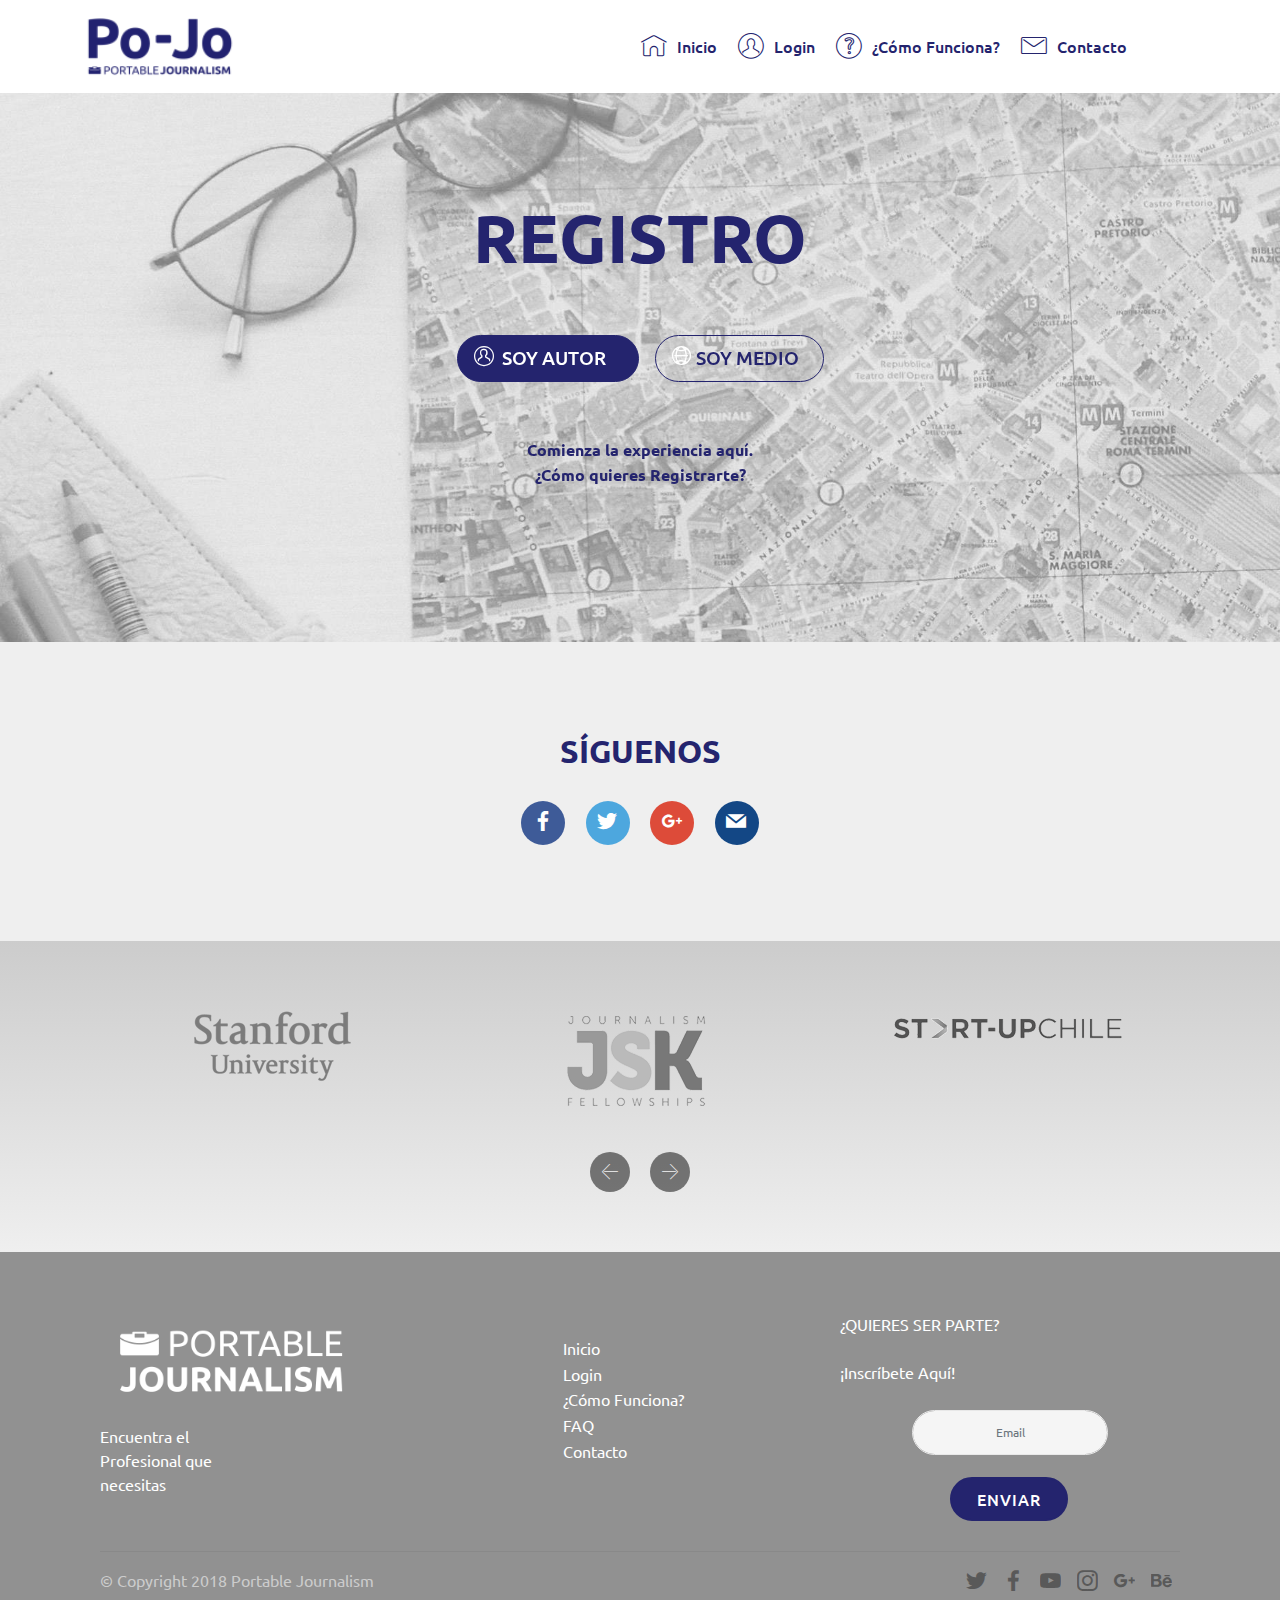
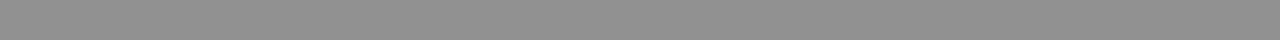
==== commit 31d6b4ad: "create github pages" ====
--- a/page1.html
+++ b/page1.html
@@ -40,7 +40,7 @@
         <div class="menu-logo">
             <div class="navbar-brand">
                 <span class="navbar-logo">
-                    <a href="https://mobirise.com">
+                    <a href="index.html">
                          <img src="assets/images/logo-144x69.png" alt="Mobirise" title="" style="height: 4.8rem;">
                     </a>
                 </span>
@@ -61,7 +61,7 @@
     </nav>
 </section>
 
-<section class="engine"><a href="https://mobirise.me/r">free bootstrap template</a></section><section class="tabs1 cid-qR4UCb3QMQ mbr-parallax-background" id="tabs1-10">
+<section class="engine"><a href="https://mobirise.me/u">bootstrap website templates</a></section><section class="tabs1 cid-qR4UCb3QMQ mbr-parallax-background" id="tabs1-10">
 
     
 
@@ -204,7 +204,7 @@
         <div class="media-container-row content">
             <div class="col-md-2 col-sm-4">
                 <div class="mb-3 img-logo">
-                    <a href="https://mobirise.com/">
+                    <a href="index.html">
                          <img src="assets/images/logo2-336x124.png" alt="Mobirise" title="">
                     </a>
                 </div>
@@ -229,7 +229,7 @@
                     </div>
 
                     <form class="form-inline" action="https://mobirise.com/" method="post" data-form-title="Mobirise Form">
-                        <input type="hidden" value="rXUlw5ZZNIJ+xaD0OeGw5hLyDne+zyQxR6RWmYqkKdl4+AuEtiUXnTRLM085d0ZLYJ1lvh+X+jCOplnXxt9mfWe8zV8qk3DswvLcD63+QnJO+VnrDWayeTUq5vUsPXmo" data-form-email="true">
+                        <input type="hidden" value="uWWewIgv2dyycFF1juO6LE76WrpzaOFUvArTCqJFtbpWaOuVDeFaIdTtszD4MoSVAHnKQfiliwimsHc0yODSAK4QwwJfWW/r92R6ungZtdVaWkp4KcsnFwDRAS8ni79/" data-form-email="true">
                         <div class="form-group">
                             <input type="email" class="form-control input-sm input-inverse my-2" name="email" required="" data-form-field="Email" placeholder="Email" id="email-footer3-y">
                         </div>
